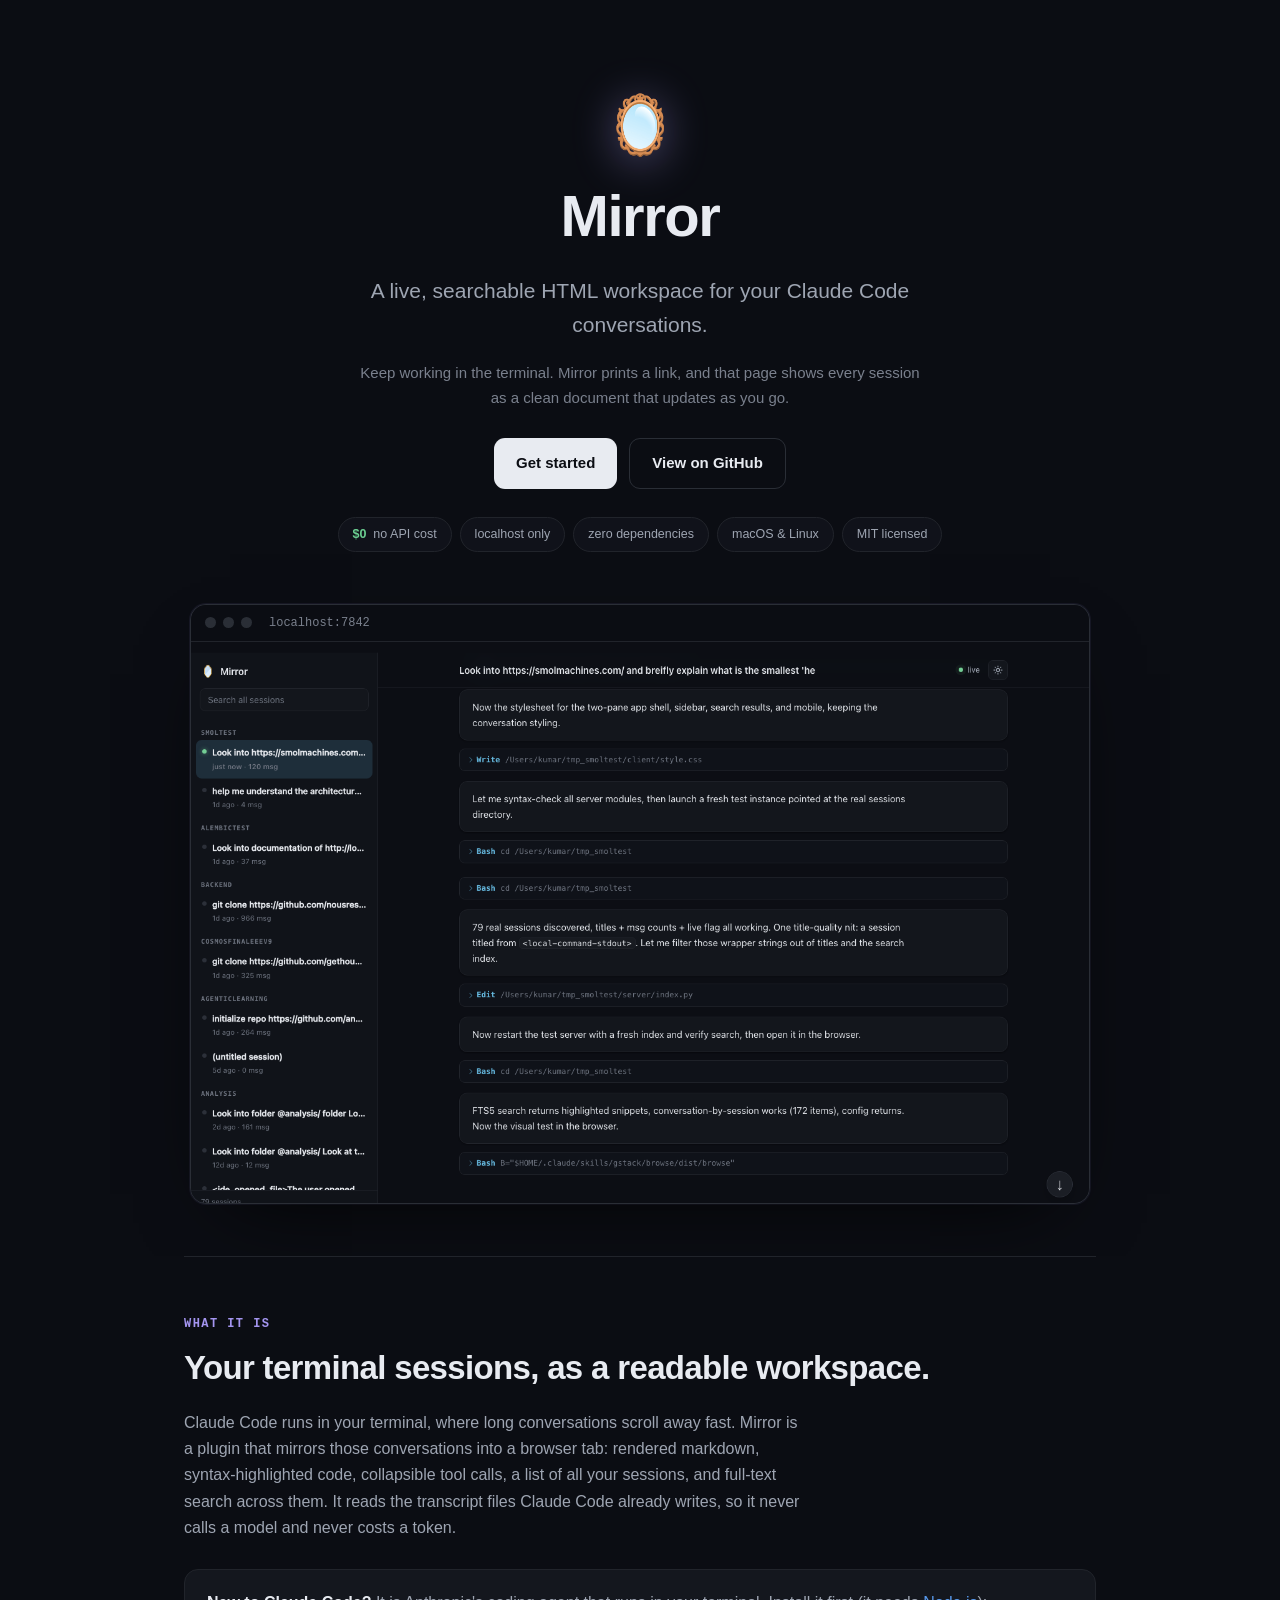
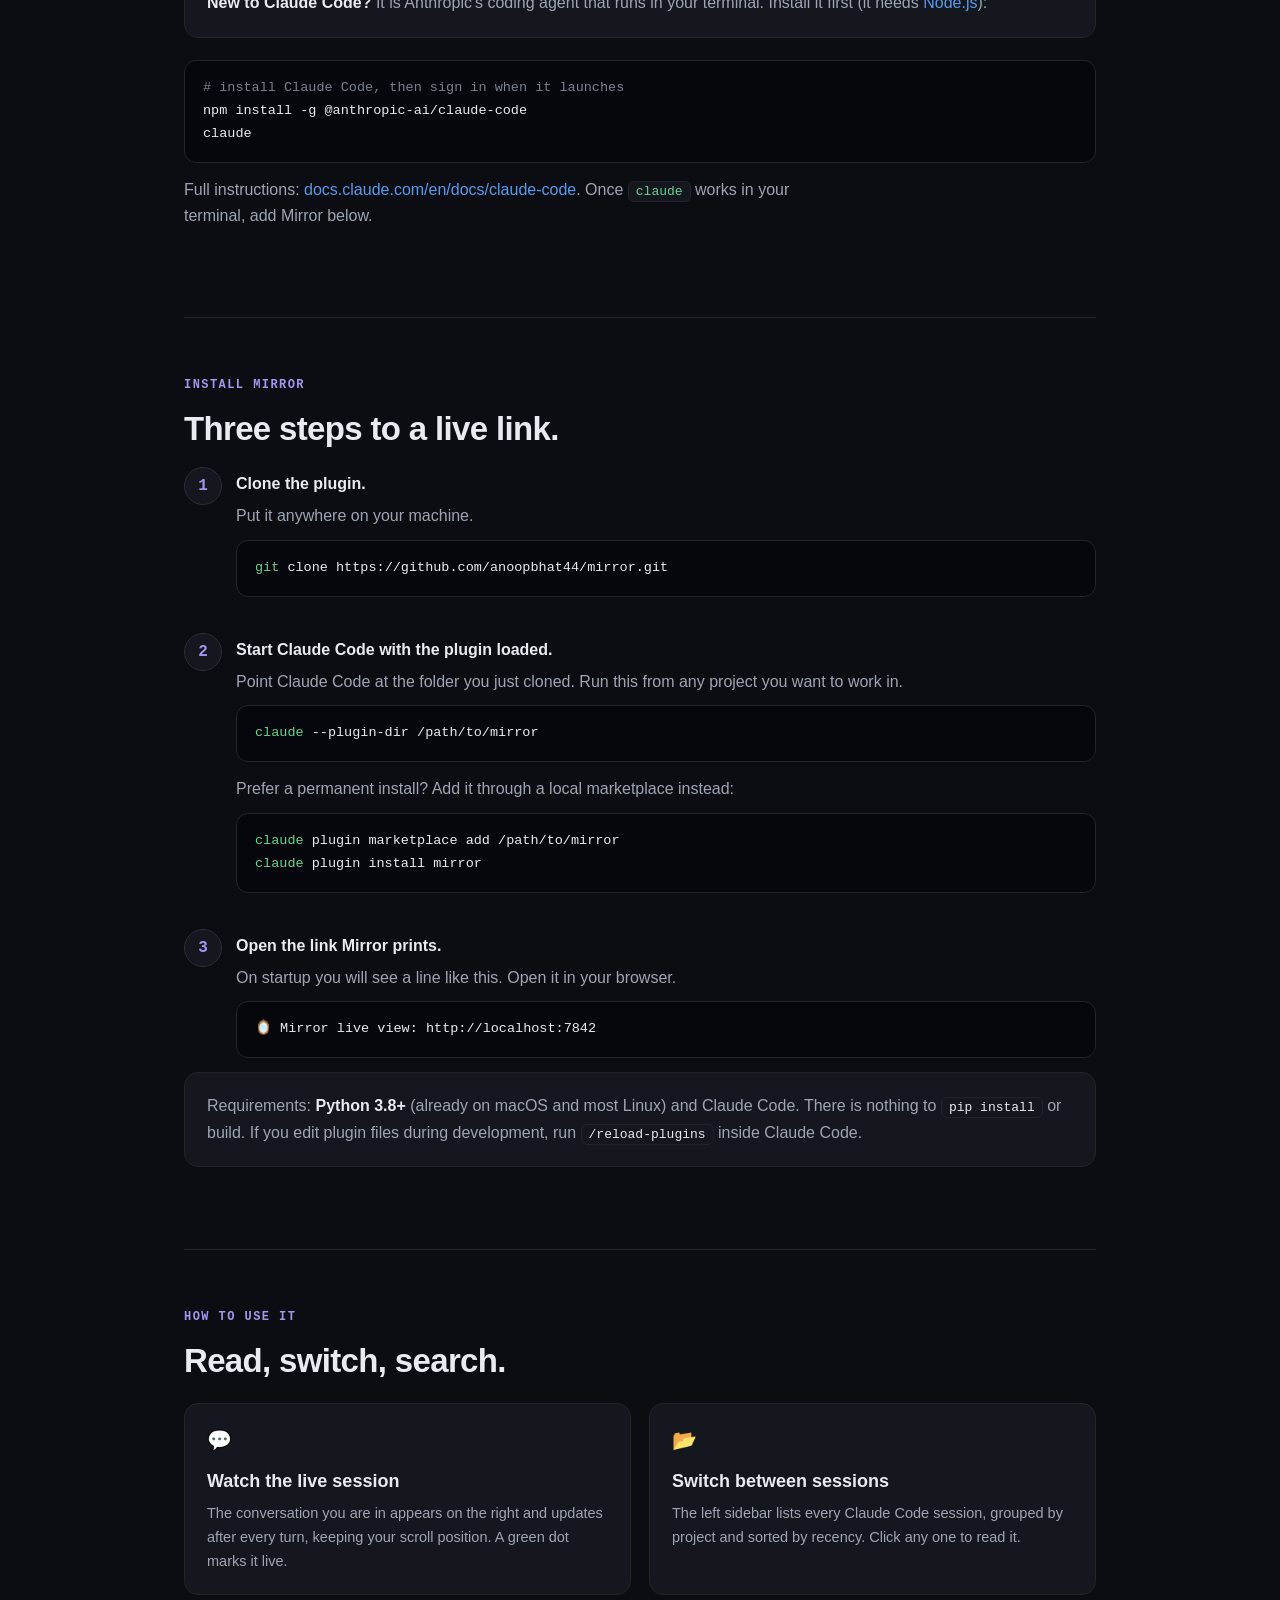
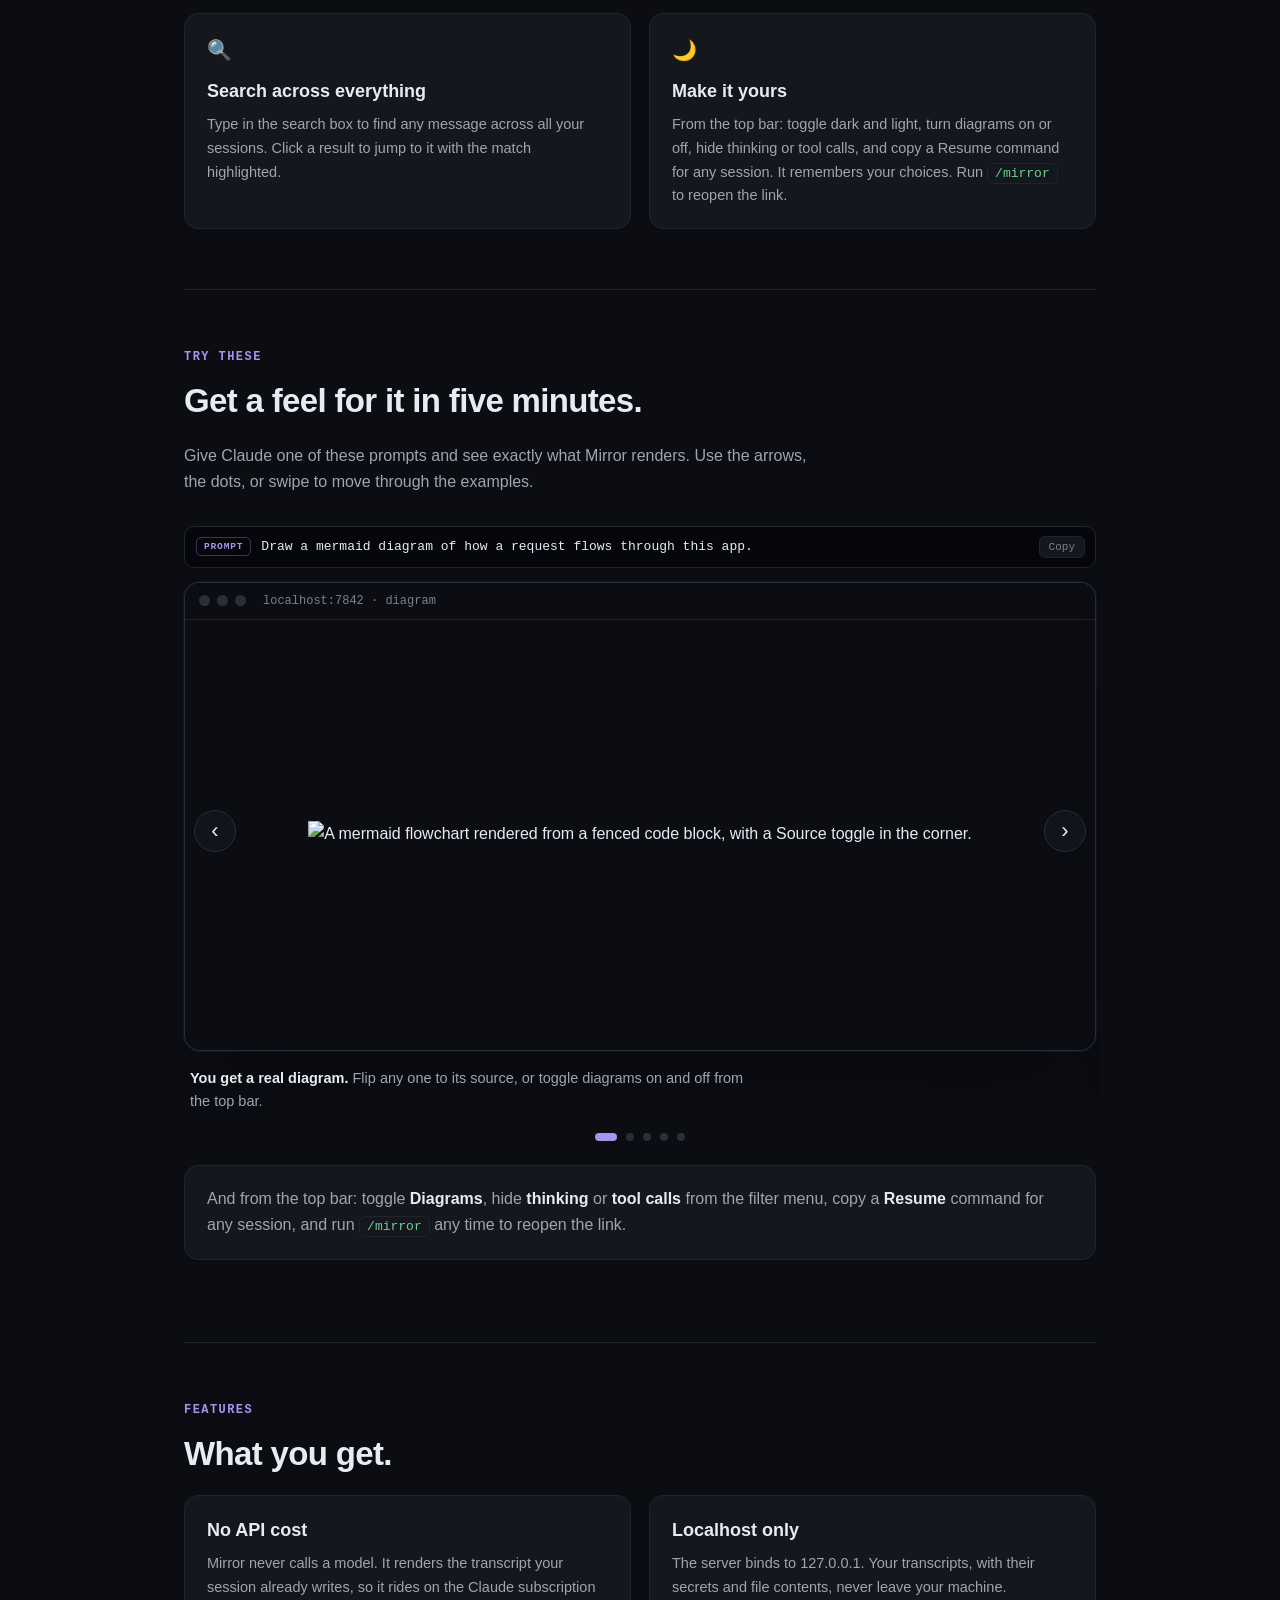
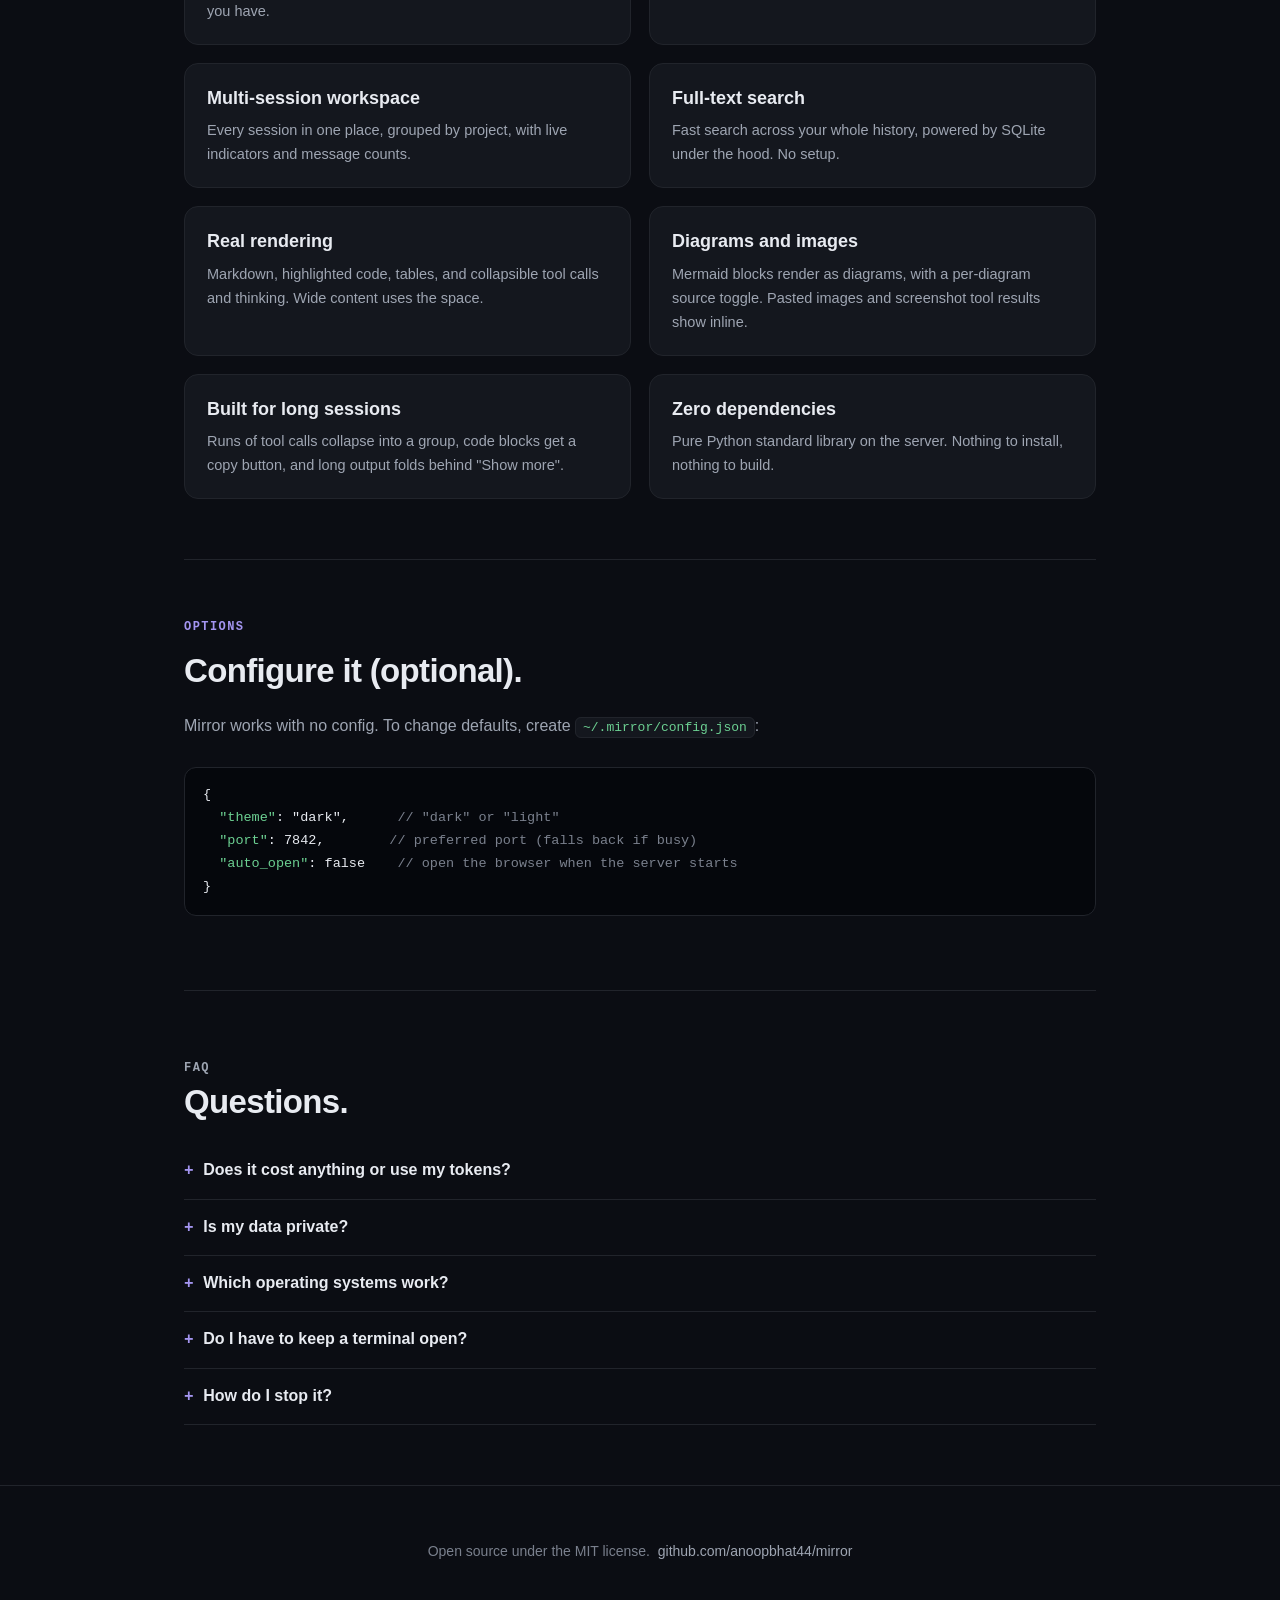
==== docs/index.html @ 8491a788 "docs(landing): merge showcase + recipes so each example shows prompt and result The "Try these" reci" ====
<!DOCTYPE html>
<html lang="en">
<head>
  <meta charset="utf-8">
  <meta name="viewport" content="width=device-width, initial-scale=1">
  <title>Mirror, a live HTML view of your Claude Code conversations</title>
  <meta name="description" content="Mirror is a Claude Code plugin that shows your conversations as a live, searchable HTML workspace. No API cost, localhost only, zero dependencies.">
  <meta property="og:title" content="Mirror">
  <meta property="og:description" content="A live, searchable HTML workspace for your Claude Code sessions. No API cost, localhost only.">
  <style>
    :root {
      --hue: 265;
      --bg: oklch(0.16 0.012 var(--hue));
      --bg-2: oklch(0.205 0.014 var(--hue));
      --panel: oklch(0.23 0.015 var(--hue));
      --border: oklch(0.3 0.016 var(--hue));
      --border-soft: oklch(0.26 0.014 var(--hue));
      --text: oklch(0.94 0.008 var(--hue));
      --muted: oklch(0.72 0.02 var(--hue));
      --faint: oklch(0.6 0.02 var(--hue));
      --accent: oklch(0.72 0.13 290);
      --blue: oklch(0.68 0.14 255);
      --green: oklch(0.78 0.13 155);
      --mono: ui-monospace, "SF Mono", SFMono-Regular, Menlo, Consolas, monospace;
      --sans: -apple-system, BlinkMacSystemFont, "Segoe UI", Helvetica, Arial, sans-serif;
    }
    * { box-sizing: border-box; }
    html { scroll-behavior: smooth; }
    body { margin: 0; background: var(--bg); color: var(--text); font: 16px/1.65 var(--sans); -webkit-font-smoothing: antialiased; }
    a { color: var(--blue); text-decoration: none; }
    a:hover { text-decoration: underline; }
    .wrap { max-width: 960px; margin: 0 auto; padding: 0 24px; }

    .hero { position: relative; text-align: center; padding: 96px 24px 52px; overflow: hidden; }
    .hero::before { content: ""; position: absolute; inset: -40% 0 auto 0; height: 440px; background: radial-gradient(58% 70% at 50% 0%, color-mix(in oklch, var(--accent) 22%, transparent), transparent 70%); z-index: 0; }
    .hero > * { position: relative; z-index: 1; }
    .logo { font-size: 58px; line-height: 1; filter: drop-shadow(0 6px 22px color-mix(in oklch, var(--accent) 42%, transparent)); }
    h1 { font-size: clamp(40px, 7vw, 58px); margin: 14px 0 10px; letter-spacing: -0.025em; font-weight: 680; }
    .tagline { font-size: clamp(17px, 2.4vw, 21px); color: var(--muted); margin: 0 auto 18px; max-width: 640px; }
    .sub { color: var(--faint); font-size: 15px; margin: 0 auto 28px; max-width: 560px; }
    .cta { display: inline-flex; gap: 12px; flex-wrap: wrap; justify-content: center; }
    .btn { display: inline-flex; align-items: center; gap: 8px; padding: 12px 22px; border-radius: 11px; font-weight: 600; font-size: 15px; transition: transform 0.18s cubic-bezier(0.22,1,0.36,1), background 0.18s ease, border-color 0.18s ease; }
    .btn:hover { transform: translateY(-2px); text-decoration: none; }
    .btn.primary { background: var(--text); color: var(--bg); }
    .btn.primary:hover { background: #fff; }
    .btn.ghost { border: 1px solid var(--border); color: var(--text); }
    .btn.ghost:hover { border-color: var(--faint); background: var(--bg-2); }
    .pills { display: flex; gap: 8px; flex-wrap: wrap; justify-content: center; margin-top: 28px; }
    .pill { font-size: 12.5px; color: var(--muted); font-weight: 500; border: 1px solid var(--border-soft); border-radius: 999px; padding: 6px 14px; background: color-mix(in oklch, var(--bg-2) 60%, transparent); }
    .pill b { color: var(--green); font-weight: 600; }

    .preview { margin: 52px auto 0; max-width: 900px; border: 1px solid var(--border); border-radius: 16px; overflow: hidden; background: var(--bg-2); box-shadow: 0 30px 80px -40px oklch(0.05 0.02 var(--hue)), 0 0 0 1px color-mix(in oklch, var(--accent) 8%, transparent); }
    .preview .chrome { display: flex; align-items: center; gap: 7px; padding: 11px 14px; border-bottom: 1px solid var(--border-soft); background: var(--bg); }
    .preview .chrome i { width: 11px; height: 11px; border-radius: 50%; background: var(--border); display: inline-block; }
    .preview .chrome .addr { margin-left: 10px; font: 12px var(--mono); color: var(--faint); }
    .preview img { display: block; width: 100%; height: auto; }

    section { padding: 60px 0; border-top: 1px solid var(--border-soft); }
    .eyebrow { font: 600 12px var(--mono); letter-spacing: 0.12em; text-transform: uppercase; color: var(--accent); margin: 0 0 10px; }
    h2 { font-size: clamp(26px, 4vw, 33px); margin: 0 0 14px; letter-spacing: -0.02em; font-weight: 660; }
    h3 { font-size: 18px; margin: 0 0 6px; font-weight: 620; }
    p.lead { color: var(--muted); max-width: 70ch; margin: 0 0 28px; }

    .callout { background: var(--bg-2); border: 1px solid var(--border-soft); border-radius: 14px; padding: 20px 22px; margin: 0 0 22px; }
    .callout p { margin: 0; color: var(--muted); }
    .callout b { color: var(--text); }

    pre { background: oklch(0.13 0.012 var(--hue)); border: 1px solid var(--border-soft); border-radius: 12px; padding: 16px 18px; overflow-x: auto; font: 13.5px/1.7 var(--mono); color: var(--text); margin: 0 0 14px; }
    .c { color: var(--green); } .cm { color: var(--faint); }
    code.inline { font: 13px var(--mono); background: var(--bg-2); color: var(--green); border: 1px solid var(--border-soft); border-radius: 6px; padding: 2px 7px; }

    .steps { counter-reset: s; list-style: none; padding: 0; margin: 0; display: grid; gap: 26px; }
    .steps > li { position: relative; padding-left: 52px; }
    .steps > li::before { counter-increment: s; content: counter(s); position: absolute; left: 0; top: -4px; width: 36px; height: 36px; border: 1px solid var(--border); border-radius: 50%; display: grid; place-items: center; font: 600 16px var(--mono); color: var(--accent); background: var(--bg-2); }
    .steps b { font-weight: 620; }
    .steps p { margin: 6px 0 10px; color: var(--muted); }

    .feat { display: grid; grid-template-columns: 1fr 1fr; gap: 18px; }
    .card { background: var(--bg-2); border: 1px solid var(--border-soft); border-radius: 14px; padding: 20px 22px; }
    .card p { margin: 0; color: var(--muted); font-size: 14.5px; }
    .card .ic { font-size: 20px; margin-bottom: 10px; display: block; }

    .faq details { border-bottom: 1px solid var(--border-soft); padding: 14px 0; }
    .faq summary { cursor: pointer; font-weight: 600; list-style: none; }
    .faq summary::-webkit-details-marker { display: none; }
    .faq summary::before { content: "+ "; color: var(--accent); font-family: var(--mono); }
    .faq details[open] summary::before { content: "- "; }
    .faq p { color: var(--muted); margin: 10px 0 0; max-width: 70ch; }

    footer { text-align: center; color: var(--faint); font-size: 14px; padding: 54px 24px; border-top: 1px solid var(--border-soft); }
    footer a { color: var(--muted); }
    /* carousel */
    .carousel { position: relative; margin-top: 30px; }
    .track { display: flex; gap: 22px; overflow-x: auto; scroll-snap-type: x mandatory; scroll-behavior: smooth; padding: 4px; margin: -4px; scrollbar-width: none; outline: none; }
    .track::-webkit-scrollbar { display: none; }
    .track:focus-visible { box-shadow: 0 0 0 2px var(--accent); border-radius: 16px; }
    .slide { flex: 0 0 100%; scroll-snap-align: center; min-width: 0; margin: 0; }
    .frame { border: 1px solid var(--border); border-radius: 16px; overflow: hidden; background: var(--bg-2); box-shadow: 0 30px 80px -50px oklch(0.05 0.02 var(--hue)), 0 0 0 1px color-mix(in oklch, var(--accent) 7%, transparent); }
    .frame .chrome { display: flex; align-items: center; gap: 7px; padding: 11px 14px; border-bottom: 1px solid var(--border-soft); background: var(--bg); }
    .frame .chrome i { width: 11px; height: 11px; border-radius: 50%; background: var(--border); display: inline-block; }
    .frame .chrome .addr { margin-left: 10px; font: 12px var(--mono); color: var(--faint); }
    .shot { height: clamp(230px, 40vw, 430px); display: grid; place-items: center; background: var(--bg); }
    .shot img { max-width: 100%; max-height: 100%; width: auto; height: auto; display: block; }
    .cap { margin: 16px 6px 0; color: var(--muted); font-size: 14.5px; line-height: 1.6; max-width: 70ch; }
    .cap b { color: var(--text); font-weight: 620; }
    .cbtn { position: absolute; top: 50%; transform: translateY(-50%); width: 42px; height: 42px; border-radius: 50%; border: 1px solid var(--border); background: color-mix(in oklch, var(--bg-2) 86%, transparent); backdrop-filter: blur(6px); color: var(--text); font-size: 22px; line-height: 1; cursor: pointer; display: grid; place-items: center; transition: transform 0.16s ease, border-color 0.16s ease; z-index: 2; }
    .cbtn:hover { border-color: var(--faint); transform: translateY(-50%) scale(1.07); }
    .cbtn.prev { left: 10px; } .cbtn.next { right: 10px; }
    .dots { display: flex; justify-content: center; gap: 9px; margin-top: 20px; }
    .dots button { width: 8px; height: 8px; padding: 0; border-radius: 50%; border: none; background: var(--border); cursor: pointer; transition: background 0.16s ease, width 0.16s ease; }
    .dots button[aria-current="true"] { background: var(--accent); width: 22px; border-radius: 5px; }
    /* prompt bar above each example */
    .ask { display: flex; align-items: center; gap: 10px; background: oklch(0.13 0.012 var(--hue)); border: 1px solid var(--border-soft); border-radius: 10px; padding: 9px 10px 9px 11px; margin-bottom: 14px; }
    .ask-tag { flex: none; font: 600 9.5px var(--mono); letter-spacing: 0.09em; text-transform: uppercase; color: var(--accent); border: 1px solid color-mix(in oklch, var(--accent) 32%, transparent); border-radius: 5px; padding: 3px 7px; }
    .ask-text { flex: 1; min-width: 0; font: 13px var(--mono); color: var(--text); white-space: nowrap; overflow: hidden; text-overflow: ellipsis; }
    .ask .copy { flex: none; font: 11px var(--mono); color: var(--faint); background: var(--bg-2); border: 1px solid var(--border-soft); border-radius: 6px; padding: 4px 9px; cursor: pointer; transition: color 0.15s ease; }
    .ask .copy:hover { color: var(--text); }
    @media (prefers-reduced-motion: reduce) { .track { scroll-behavior: auto; } }
    @media (max-width: 640px) { .feat { grid-template-columns: 1fr; } .cbtn { display: none; } .ask-text { white-space: normal; } }
  </style>
</head>
<body>
  <header class="hero">
    <div class="logo">&#129694;</div>
    <h1>Mirror</h1>
    <p class="tagline">A live, searchable HTML workspace for your Claude Code conversations.</p>
    <p class="sub">Keep working in the terminal. Mirror prints a link, and that page shows every session as a clean document that updates as you go.</p>
    <div class="cta">
      <a class="btn primary" href="#install">Get started</a>
      <a class="btn ghost" href="https://github.com/anoopbhat44/mirror">View on GitHub</a>
    </div>
    <div class="pills">
      <span class="pill"><b>&#36;0</b> &nbsp;no API cost</span>
      <span class="pill">localhost only</span>
      <span class="pill">zero dependencies</span>
      <span class="pill">macOS &amp; Linux</span>
      <span class="pill">MIT licensed</span>
    </div>
    <div class="preview">
      <div class="chrome"><i></i><i></i><i></i><span class="addr">localhost:7842</span></div>
      <img src="screenshot.png" alt="The Mirror workspace: a session list on the left and a rendered Claude Code conversation on the right.">
    </div>
  </header>

  <main class="wrap">
    <section>
      <p class="eyebrow">What it is</p>
      <h2>Your terminal sessions, as a readable workspace.</h2>
      <p class="lead">Claude Code runs in your terminal, where long conversations scroll away fast. Mirror is a plugin that mirrors those conversations into a browser tab: rendered markdown, syntax-highlighted code, collapsible tool calls, a list of all your sessions, and full-text search across them. It reads the transcript files Claude Code already writes, so it never calls a model and never costs a token.</p>
      <div class="callout">
        <p><b>New to Claude Code?</b> It is Anthropic's coding agent that runs in your terminal. Install it first (it needs <a href="https://nodejs.org">Node.js</a>):</p>
      </div>
      <pre><span class="cm"># install Claude Code, then sign in when it launches</span>
npm install -g @anthropic-ai/claude-code
claude</pre>
      <p class="lead">Full instructions: <a href="https://docs.claude.com/en/docs/claude-code">docs.claude.com/en/docs/claude-code</a>. Once <code class="inline">claude</code> works in your terminal, add Mirror below.</p>
    </section>

    <section id="install">
      <p class="eyebrow">Install Mirror</p>
      <h2>Three steps to a live link.</h2>
      <ol class="steps">
        <li>
          <b>Clone the plugin.</b>
          <p>Put it anywhere on your machine.</p>
          <pre><span class="c">git</span> clone https://github.com/anoopbhat44/mirror.git</pre>
        </li>
        <li>
          <b>Start Claude Code with the plugin loaded.</b>
          <p>Point Claude Code at the folder you just cloned. Run this from any project you want to work in.</p>
          <pre><span class="c">claude</span> --plugin-dir /path/to/mirror</pre>
          <p>Prefer a permanent install? Add it through a local marketplace instead:</p>
          <pre><span class="c">claude</span> plugin marketplace add /path/to/mirror
<span class="c">claude</span> plugin install mirror</pre>
        </li>
        <li>
          <b>Open the link Mirror prints.</b>
          <p>On startup you will see a line like this. Open it in your browser.</p>
          <pre>&#129694; Mirror live view: http://localhost:7842</pre>
        </li>
      </ol>
      <div class="callout">
        <p>Requirements: <b>Python 3.8+</b> (already on macOS and most Linux) and Claude Code. There is nothing to <code class="inline" style="color:var(--text)">pip install</code> or build. If you edit plugin files during development, run <code class="inline" style="color:var(--text)">/reload-plugins</code> inside Claude Code.</p>
      </div>
    </section>

    <section>
      <p class="eyebrow">How to use it</p>
      <h2>Read, switch, search.</h2>
      <div class="feat">
        <div class="card"><span class="ic">&#128172;</span><h3>Watch the live session</h3><p>The conversation you are in appears on the right and updates after every turn, keeping your scroll position. A green dot marks it live.</p></div>
        <div class="card"><span class="ic">&#128194;</span><h3>Switch between sessions</h3><p>The left sidebar lists every Claude Code session, grouped by project and sorted by recency. Click any one to read it.</p></div>
        <div class="card"><span class="ic">&#128269;</span><h3>Search across everything</h3><p>Type in the search box to find any message across all your sessions. Click a result to jump to it with the match highlighted.</p></div>
        <div class="card"><span class="ic">&#127769;</span><h3>Make it yours</h3><p>From the top bar: toggle dark and light, turn diagrams on or off, hide thinking or tool calls, and copy a Resume command for any session. It remembers your choices. Run <code class="inline">/mirror</code> to reopen the link.</p></div>
      </div>
    </section>

    <section id="showcase">
      <p class="eyebrow">Try these</p>
      <h2>Get a feel for it in five minutes.</h2>
      <p class="lead">Give Claude one of these prompts and see exactly what Mirror renders. Use the arrows, the dots, or swipe to move through the examples.</p>
      <div class="carousel">
        <div class="track" id="mtrack" tabindex="0" role="group" aria-roledescription="carousel" aria-label="Examples">
          <figure class="slide">
            <div class="ask"><span class="ask-tag">Prompt</span><span class="ask-text">Draw a mermaid diagram of how a request flows through this app.</span><button class="copy" type="button" aria-label="Copy prompt">Copy</button></div>
            <div class="frame"><div class="chrome"><i></i><i></i><i></i><span class="addr">localhost:7842 &middot; diagram</span></div><div class="shot"><img src="feat-mermaid.png" alt="A mermaid flowchart rendered from a fenced code block, with a Source toggle in the corner."></div></div>
            <figcaption class="cap"><b>You get a real diagram.</b> Flip any one to its source, or toggle diagrams on and off from the top bar.</figcaption>
          </figure>
          <figure class="slide">
            <div class="ask"><span class="ask-tag">Prompt</span><span class="ask-text">Read every file in src/ and tell me what each one does.</span><button class="copy" type="button" aria-label="Copy prompt">Copy</button></div>
            <div class="frame"><div class="chrome"><i></i><i></i><i></i><span class="addr">localhost:7842 &middot; tools</span></div><div class="shot"><img src="feat-tools.png" alt="Four tool calls collapsed into one group with a count header and an expand-all control."></div></div>
            <figcaption class="cap"><b>The tool calls collapse into one group</b> with a count and an expand-all control, so a busy turn stays readable.</figcaption>
          </figure>
          <figure class="slide">
            <div class="ask"><span class="ask-tag">Prompt</span><span class="ask-text">What looks wrong in this screenshot?</span><button class="copy" type="button" aria-label="Copy prompt">Copy</button></div>
            <div class="frame"><div class="chrome"><i></i><i></i><i></i><span class="addr">localhost:7842 &middot; images</span></div><div class="shot"><img src="feat-image.png" alt="A pasted dashboard image rendered inline beneath a user message."></div></div>
            <figcaption class="cap"><b>Your image renders inline,</b> and so do screenshots your tools take, instead of a wall of base64.</figcaption>
          </figure>
          <figure class="slide">
            <div class="ask"><span class="ask-tag">Prompt</span><span class="ask-text">Print package.json in full and explain each dependency.</span><button class="copy" type="button" aria-label="Copy prompt">Copy</button></div>
            <div class="frame"><div class="chrome"><i></i><i></i><i></i><span class="addr">localhost:7842 &middot; output</span></div><div class="shot"><img src="feat-code.png" alt="A long YAML block folded behind a Show more control, with a Copy button."></div></div>
            <figcaption class="cap"><b>Long output folds behind "Show more,"</b> and every code block gets a copy button on hover.</figcaption>
          </figure>
          <figure class="slide">
            <div class="ask"><span class="ask-tag">In Mirror</span><span class="ask-text">Search: rollback</span></div>
            <div class="frame"><div class="chrome"><i></i><i></i><i></i><span class="addr">localhost:7842 &middot; search</span></div><div class="shot"><img src="search.png" alt="Searching across all sessions in Mirror, with matches highlighted in the results."></div></div>
            <figcaption class="cap"><b>Find anything across every session,</b> with matches highlighted and a click to jump straight to them.</figcaption>
          </figure>
        </div>
        <button class="cbtn prev" id="mprev" type="button" aria-label="Previous example">&#8249;</button>
        <button class="cbtn next" id="mnext" type="button" aria-label="Next example">&#8250;</button>
        <div class="dots" id="mdots" role="tablist" aria-label="Choose example"></div>
      </div>
      <div class="callout" style="margin-top: 24px;">
        <p>And from the top bar: toggle <b>Diagrams</b>, hide <b>thinking</b> or <b>tool calls</b> from the filter menu, copy a <b>Resume</b> command for any session, and run <code class="inline">/mirror</code> any time to reopen the link.</p>
      </div>
    </section>

    <section>
      <p class="eyebrow">Features</p>
      <h2>What you get.</h2>
      <div class="feat">
        <div class="card"><h3>No API cost</h3><p>Mirror never calls a model. It renders the transcript your session already writes, so it rides on the Claude subscription you have.</p></div>
        <div class="card"><h3>Localhost only</h3><p>The server binds to 127.0.0.1. Your transcripts, with their secrets and file contents, never leave your machine.</p></div>
        <div class="card"><h3>Multi-session workspace</h3><p>Every session in one place, grouped by project, with live indicators and message counts.</p></div>
        <div class="card"><h3>Full-text search</h3><p>Fast search across your whole history, powered by SQLite under the hood. No setup.</p></div>
        <div class="card"><h3>Real rendering</h3><p>Markdown, highlighted code, tables, and collapsible tool calls and thinking. Wide content uses the space.</p></div>
        <div class="card"><h3>Diagrams and images</h3><p>Mermaid blocks render as diagrams, with a per-diagram source toggle. Pasted images and screenshot tool results show inline.</p></div>
        <div class="card"><h3>Built for long sessions</h3><p>Runs of tool calls collapse into a group, code blocks get a copy button, and long output folds behind "Show more".</p></div>
        <div class="card"><h3>Zero dependencies</h3><p>Pure Python standard library on the server. Nothing to install, nothing to build.</p></div>
      </div>
    </section>

    <section>
      <p class="eyebrow">Options</p>
      <h2>Configure it (optional).</h2>
      <p class="lead">Mirror works with no config. To change defaults, create <code class="inline">~/.mirror/config.json</code>:</p>
      <pre>{
  <span class="c">"theme"</span>: "dark",      <span class="cm">// "dark" or "light"</span>
  <span class="c">"port"</span>: 7842,        <span class="cm">// preferred port (falls back if busy)</span>
  <span class="c">"auto_open"</span>: false    <span class="cm">// open the browser when the server starts</span>
}</pre>
    </section>

    <section class="faq">
      <p class="eyebrow">FAQ</p>
      <h2>Questions.</h2>
      <details><summary>Does it cost anything or use my tokens?</summary><p>No. Mirror reads the transcript files Claude Code writes to disk. It never makes a model call, so it adds nothing to your bill.</p></details>
      <details><summary>Is my data private?</summary><p>Everything stays local. The server only listens on 127.0.0.1, so the page is reachable only from your own machine. Mirror does not upload anything.</p></details>
      <details><summary>Which operating systems work?</summary><p>macOS and Linux. You need Python 3.8 or newer, which is already present on most systems.</p></details>
      <details><summary>Do I have to keep a terminal open?</summary><p>Mirror starts a small background server automatically when Claude Code launches. Just open the printed link.</p></details>
      <details><summary>How do I stop it?</summary><p>Run <code class="inline" style="color:var(--text)">kill $(cat ~/.mirror/server.pid)</code>. It starts again next time you launch Claude Code.</p></details>
    </section>
  </main>

  <footer>
    Open source under the MIT license. &nbsp;<a href="https://github.com/anoopbhat44/mirror">github.com/anoopbhat44/mirror</a>
  </footer>

  <script>
    (function () {
      var track = document.getElementById("mtrack");
      if (!track) return;
      var slides = Array.prototype.slice.call(track.children);
      var dots = document.getElementById("mdots");
      slides.forEach(function (s, i) {
        var b = document.createElement("button");
        b.type = "button";
        b.setAttribute("role", "tab");
        b.setAttribute("aria-label", "Example " + (i + 1));
        if (i === 0) b.setAttribute("aria-current", "true");
        b.addEventListener("click", function () { go(i); });
        dots.appendChild(b);
      });
      function go(i) { slides[i].scrollIntoView({ block: "nearest", inline: "center" }); }
      function nearest() {
        var c = track.scrollLeft + track.clientWidth / 2, best = 0, bd = Infinity;
        slides.forEach(function (s, i) {
          var d = Math.abs(s.offsetLeft + s.clientWidth / 2 - c);
          if (d < bd) { bd = d; best = i; }
        });
        return best;
      }
      function sync() {
        var a = nearest();
        Array.prototype.forEach.call(dots.children, function (d, i) {
          if (i === a) d.setAttribute("aria-current", "true");
          else d.removeAttribute("aria-current");
        });
      }
      var t;
      track.addEventListener("scroll", function () { clearTimeout(t); t = setTimeout(sync, 80); }, { passive: true });
      document.getElementById("mprev").addEventListener("click", function () { go(Math.max(0, nearest() - 1)); });
      document.getElementById("mnext").addEventListener("click", function () { go(Math.min(slides.length - 1, nearest() + 1)); });
      track.addEventListener("keydown", function (e) {
        if (e.key === "ArrowRight") { e.preventDefault(); go(Math.min(slides.length - 1, nearest() + 1)); }
        if (e.key === "ArrowLeft") { e.preventDefault(); go(Math.max(0, nearest() - 1)); }
      });
    })();

    (function () {
      document.querySelectorAll(".ask .copy").forEach(function (btn) {
        btn.addEventListener("click", function () {
          var t = btn.parentElement.querySelector(".ask-text");
          var s = t ? t.textContent : "";
          try {
            navigator.clipboard.writeText(s).then(function () {
              btn.textContent = "Copied";
              setTimeout(function () { btn.textContent = "Copy"; }, 1200);
            }, function () {});
          } catch (e) {}
        });
      });
    })();
  </script>
</body>
</html>
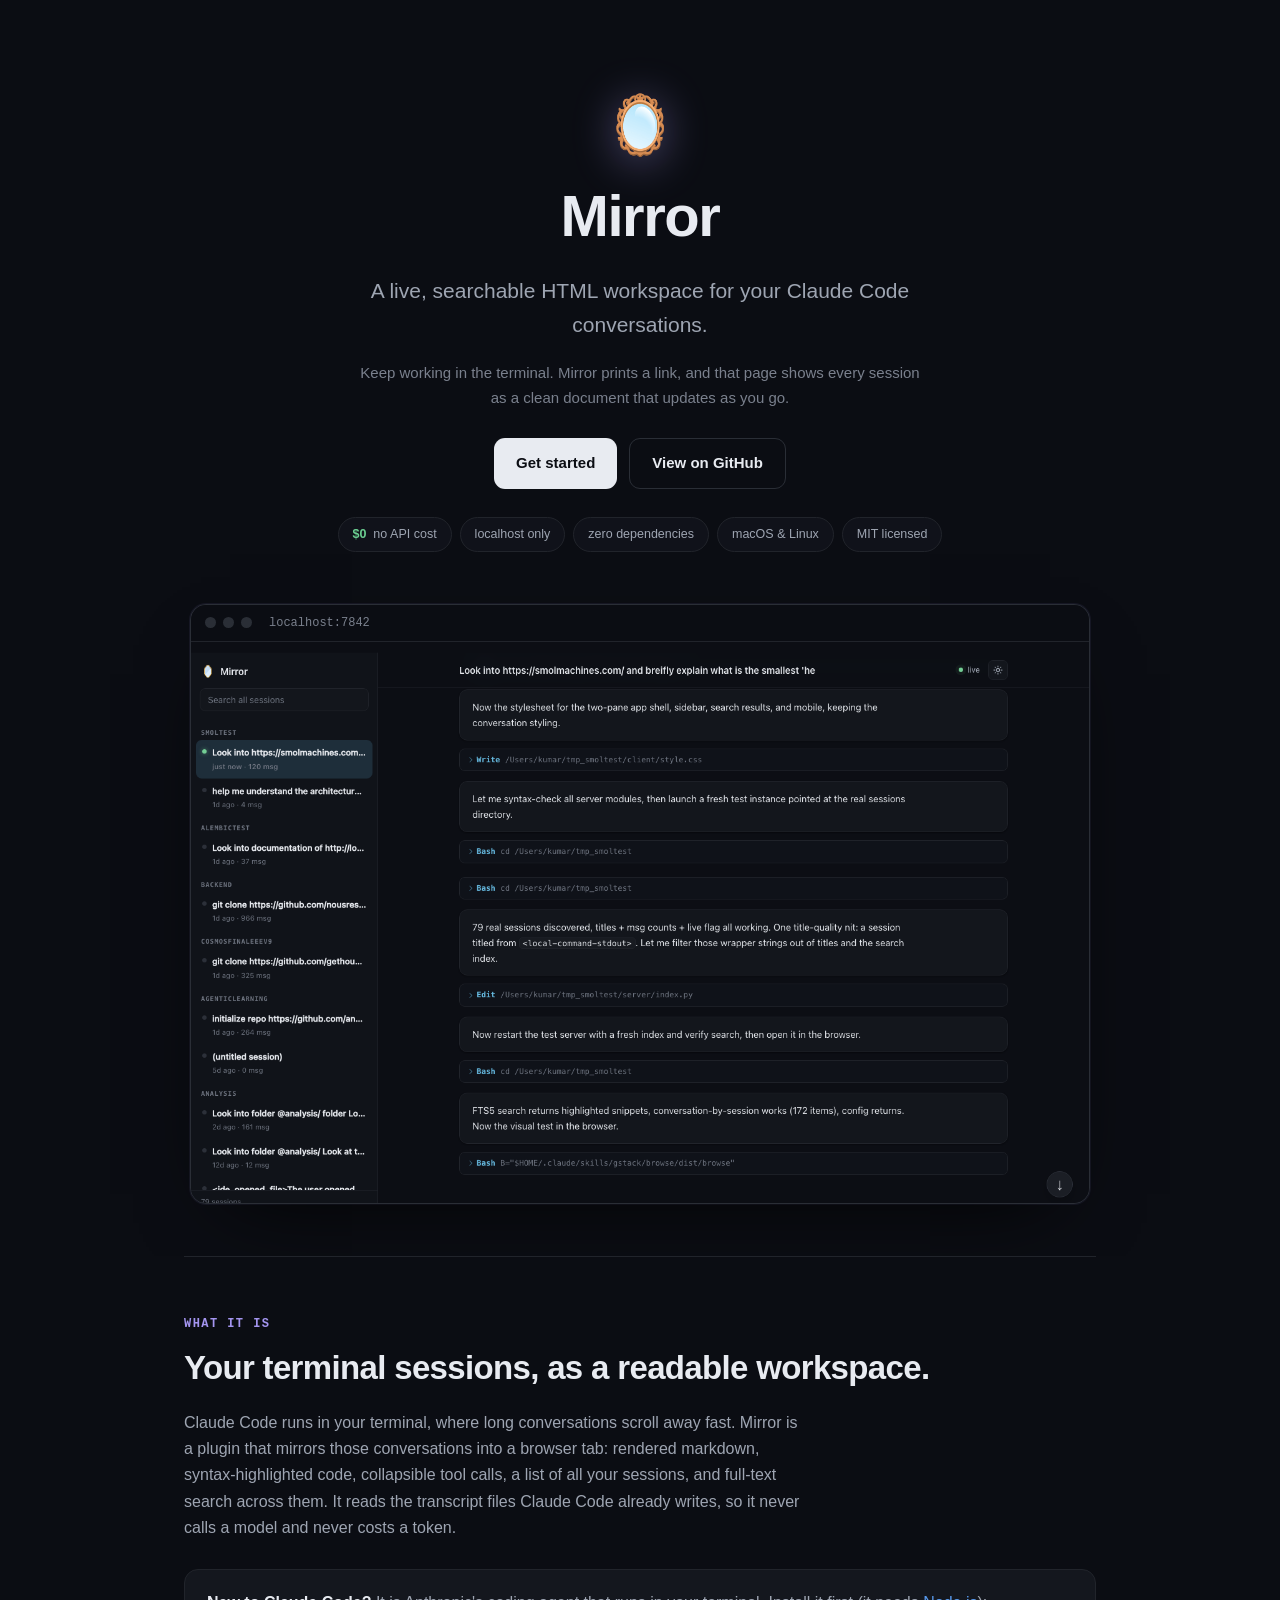
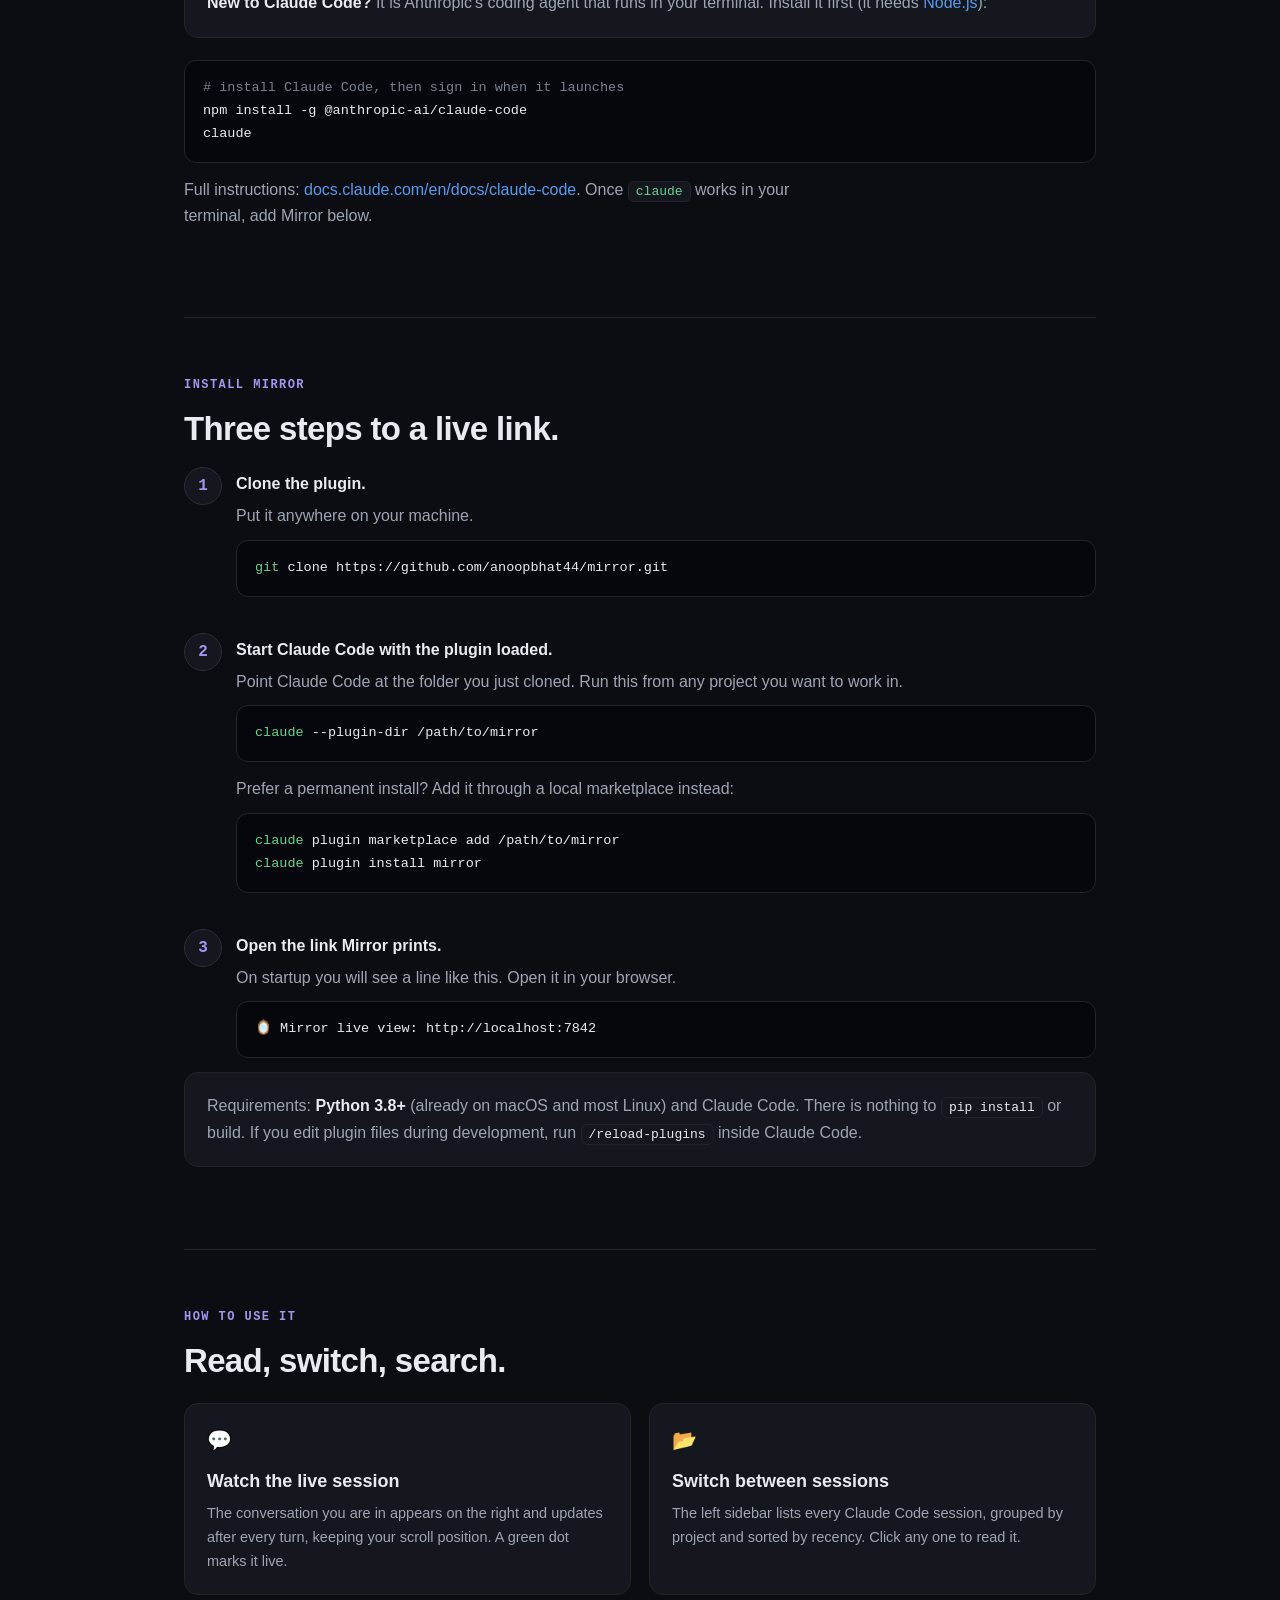
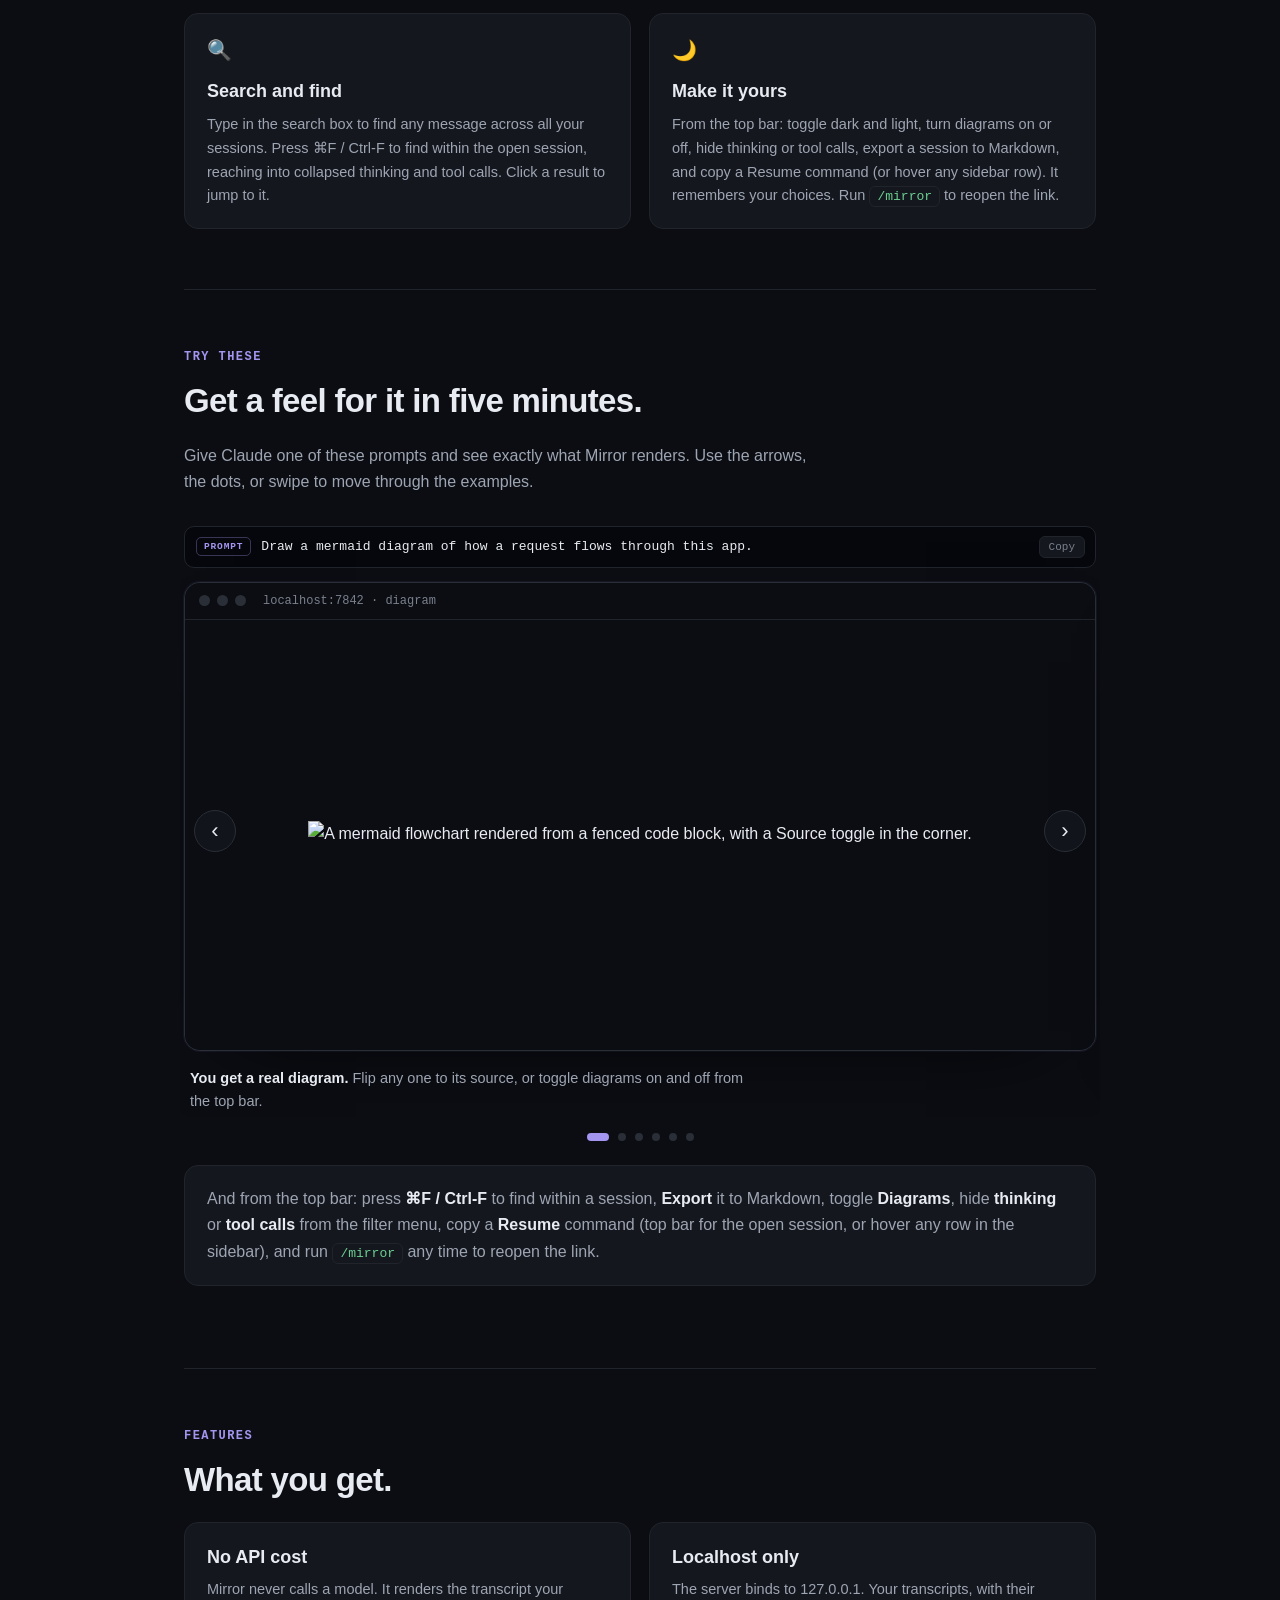
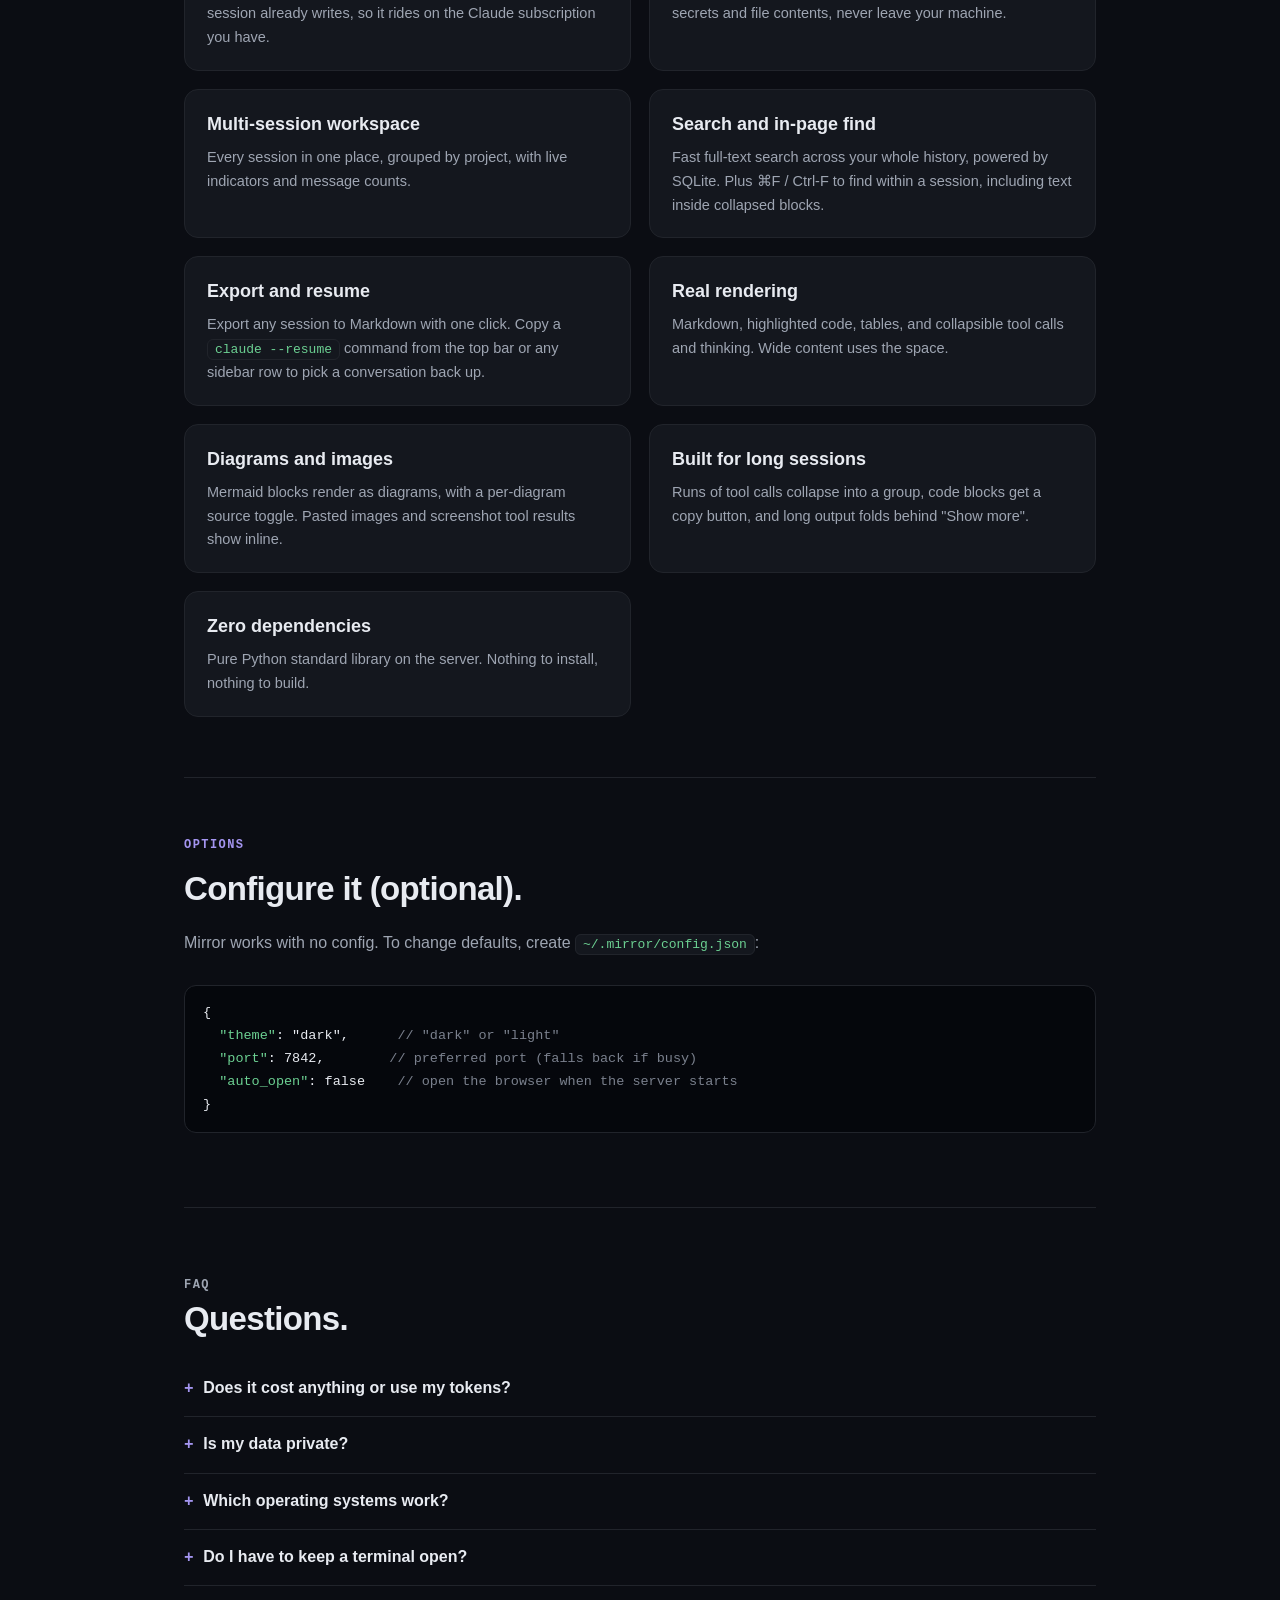
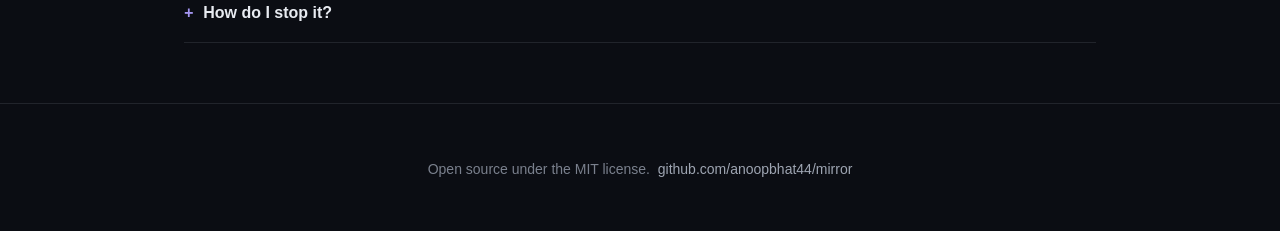
==== commit 111a60f5: "feat: in-page find, sidebar resume, Markdown export, mermaid nudge, live-follow (#3) Client: - In-pa" ====
--- a/docs/index.html
+++ b/docs/index.html
@@ -190,8 +190,8 @@
       <div class="feat">
         <div class="card"><span class="ic">&#128172;</span><h3>Watch the live session</h3><p>The conversation you are in appears on the right and updates after every turn, keeping your scroll position. A green dot marks it live.</p></div>
         <div class="card"><span class="ic">&#128194;</span><h3>Switch between sessions</h3><p>The left sidebar lists every Claude Code session, grouped by project and sorted by recency. Click any one to read it.</p></div>
-        <div class="card"><span class="ic">&#128269;</span><h3>Search across everything</h3><p>Type in the search box to find any message across all your sessions. Click a result to jump to it with the match highlighted.</p></div>
-        <div class="card"><span class="ic">&#127769;</span><h3>Make it yours</h3><p>From the top bar: toggle dark and light, turn diagrams on or off, hide thinking or tool calls, and copy a Resume command for any session. It remembers your choices. Run <code class="inline">/mirror</code> to reopen the link.</p></div>
+        <div class="card"><span class="ic">&#128269;</span><h3>Search and find</h3><p>Type in the search box to find any message across all your sessions. Press &#8984;F / Ctrl&#8209;F to find within the open session, reaching into collapsed thinking and tool calls. Click a result to jump to it.</p></div>
+        <div class="card"><span class="ic">&#127769;</span><h3>Make it yours</h3><p>From the top bar: toggle dark and light, turn diagrams on or off, hide thinking or tool calls, export a session to Markdown, and copy a Resume command (or hover any sidebar row). It remembers your choices. Run <code class="inline">/mirror</code> to reopen the link.</p></div>
       </div>
     </section>
 
@@ -226,13 +226,18 @@
             <div class="frame"><div class="chrome"><i></i><i></i><i></i><span class="addr">localhost:7842 &middot; search</span></div><div class="shot"><img src="search.png" alt="Searching across all sessions in Mirror, with matches highlighted in the results."></div></div>
             <figcaption class="cap"><b>Find anything across every session,</b> with matches highlighted and a click to jump straight to them.</figcaption>
           </figure>
+          <figure class="slide">
+            <div class="ask"><span class="ask-tag">In Mirror</span><span class="ask-text">Press &#8984;F / Ctrl&#8209;F, then type</span></div>
+            <div class="frame"><div class="chrome"><i></i><i></i><i></i><span class="addr">localhost:7842 &middot; find</span></div><div class="shot"><img src="feat-find.png" alt="In-page find searching the current session, opening a collapsed thinking block to reveal the highlighted match."></div></div>
+            <figcaption class="cap"><b>Find inside the current session,</b> even text tucked inside collapsed thinking and tool calls. Mirror opens each one as you step through the matches.</figcaption>
+          </figure>
         </div>
         <button class="cbtn prev" id="mprev" type="button" aria-label="Previous example">&#8249;</button>
         <button class="cbtn next" id="mnext" type="button" aria-label="Next example">&#8250;</button>
         <div class="dots" id="mdots" role="tablist" aria-label="Choose example"></div>
       </div>
       <div class="callout" style="margin-top: 24px;">
-        <p>And from the top bar: toggle <b>Diagrams</b>, hide <b>thinking</b> or <b>tool calls</b> from the filter menu, copy a <b>Resume</b> command for any session, and run <code class="inline">/mirror</code> any time to reopen the link.</p>
+        <p>And from the top bar: press <b>&#8984;F / Ctrl&#8209;F</b> to find within a session, <b>Export</b> it to Markdown, toggle <b>Diagrams</b>, hide <b>thinking</b> or <b>tool calls</b> from the filter menu, copy a <b>Resume</b> command (top bar for the open session, or hover any row in the sidebar), and run <code class="inline">/mirror</code> any time to reopen the link.</p>
       </div>
     </section>
 
@@ -243,7 +248,8 @@
         <div class="card"><h3>No API cost</h3><p>Mirror never calls a model. It renders the transcript your session already writes, so it rides on the Claude subscription you have.</p></div>
         <div class="card"><h3>Localhost only</h3><p>The server binds to 127.0.0.1. Your transcripts, with their secrets and file contents, never leave your machine.</p></div>
         <div class="card"><h3>Multi-session workspace</h3><p>Every session in one place, grouped by project, with live indicators and message counts.</p></div>
-        <div class="card"><h3>Full-text search</h3><p>Fast search across your whole history, powered by SQLite under the hood. No setup.</p></div>
+        <div class="card"><h3>Search and in-page find</h3><p>Fast full-text search across your whole history, powered by SQLite. Plus &#8984;F / Ctrl&#8209;F to find within a session, including text inside collapsed blocks.</p></div>
+        <div class="card"><h3>Export and resume</h3><p>Export any session to Markdown with one click. Copy a <code class="inline">claude --resume</code> command from the top bar or any sidebar row to pick a conversation back up.</p></div>
         <div class="card"><h3>Real rendering</h3><p>Markdown, highlighted code, tables, and collapsible tool calls and thinking. Wide content uses the space.</p></div>
         <div class="card"><h3>Diagrams and images</h3><p>Mermaid blocks render as diagrams, with a per-diagram source toggle. Pasted images and screenshot tool results show inline.</p></div>
         <div class="card"><h3>Built for long sessions</h3><p>Runs of tool calls collapse into a group, code blocks get a copy button, and long output folds behind "Show more".</p></div>
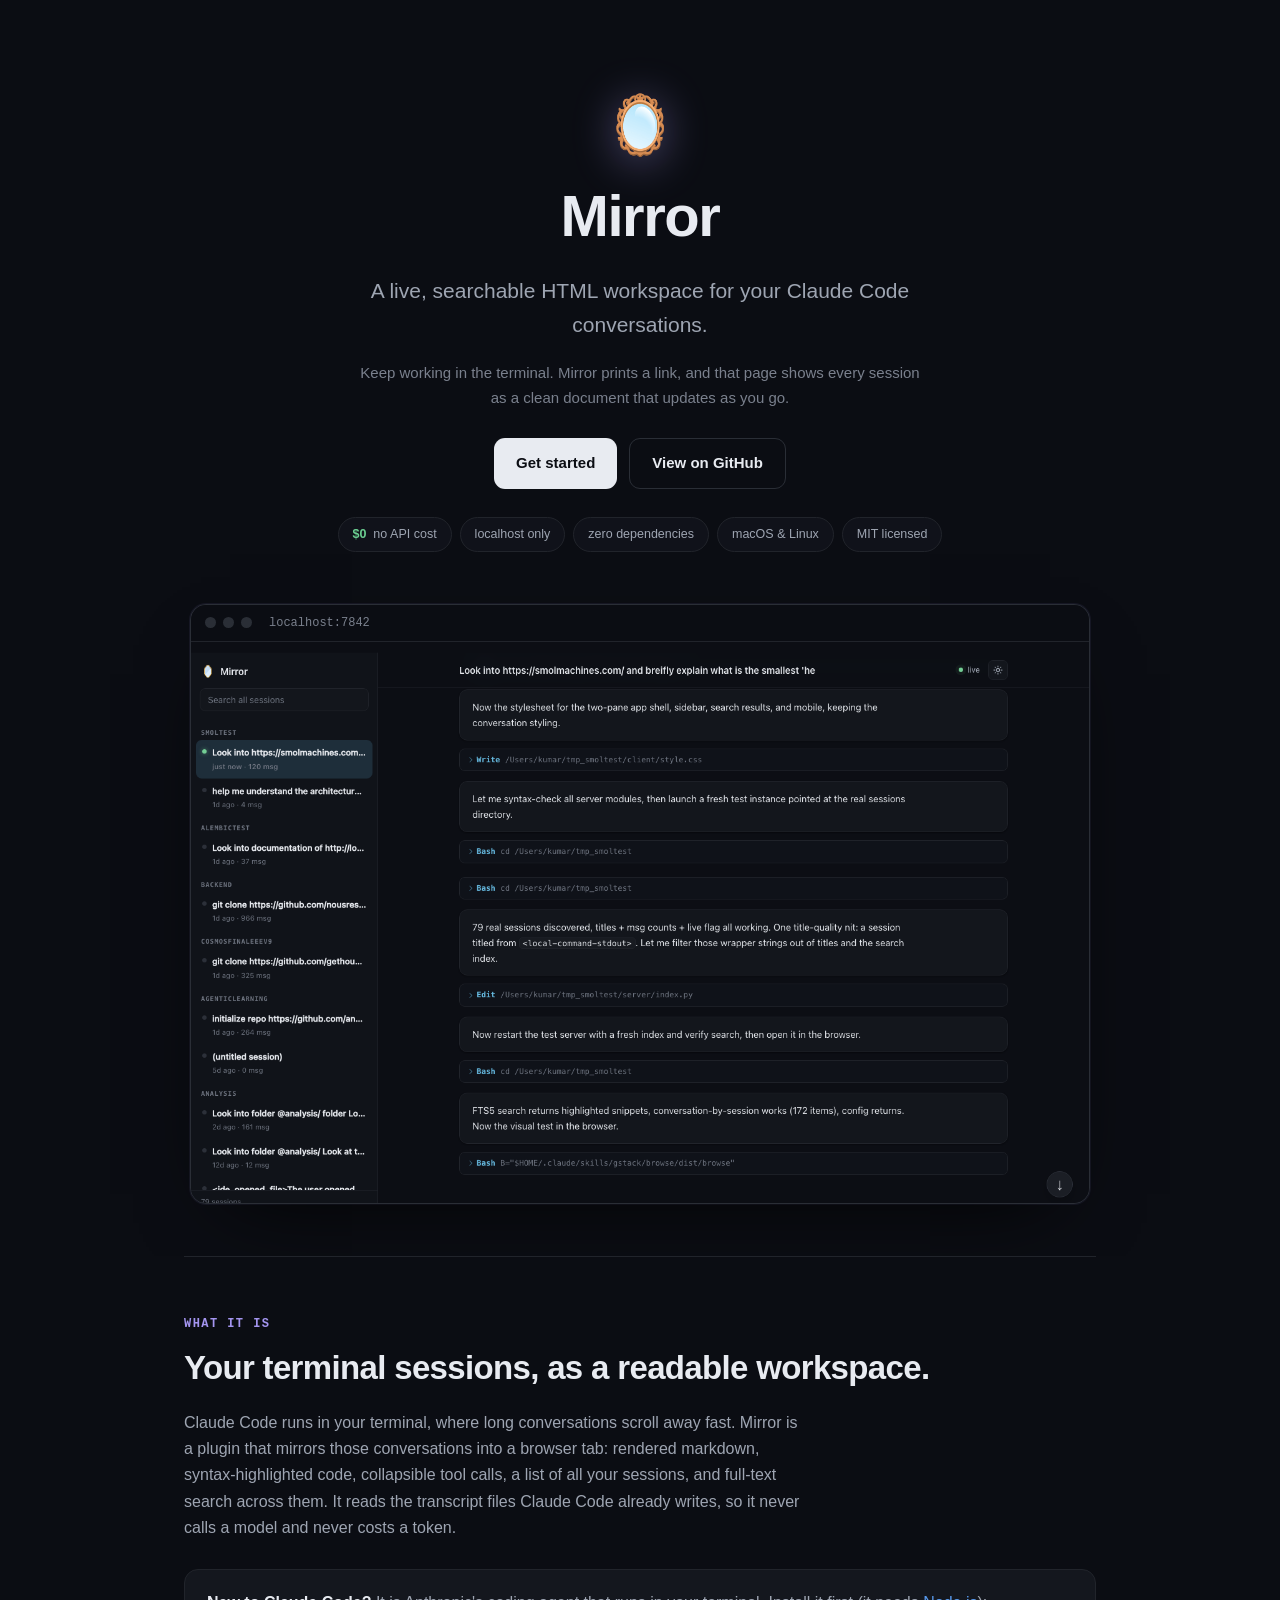
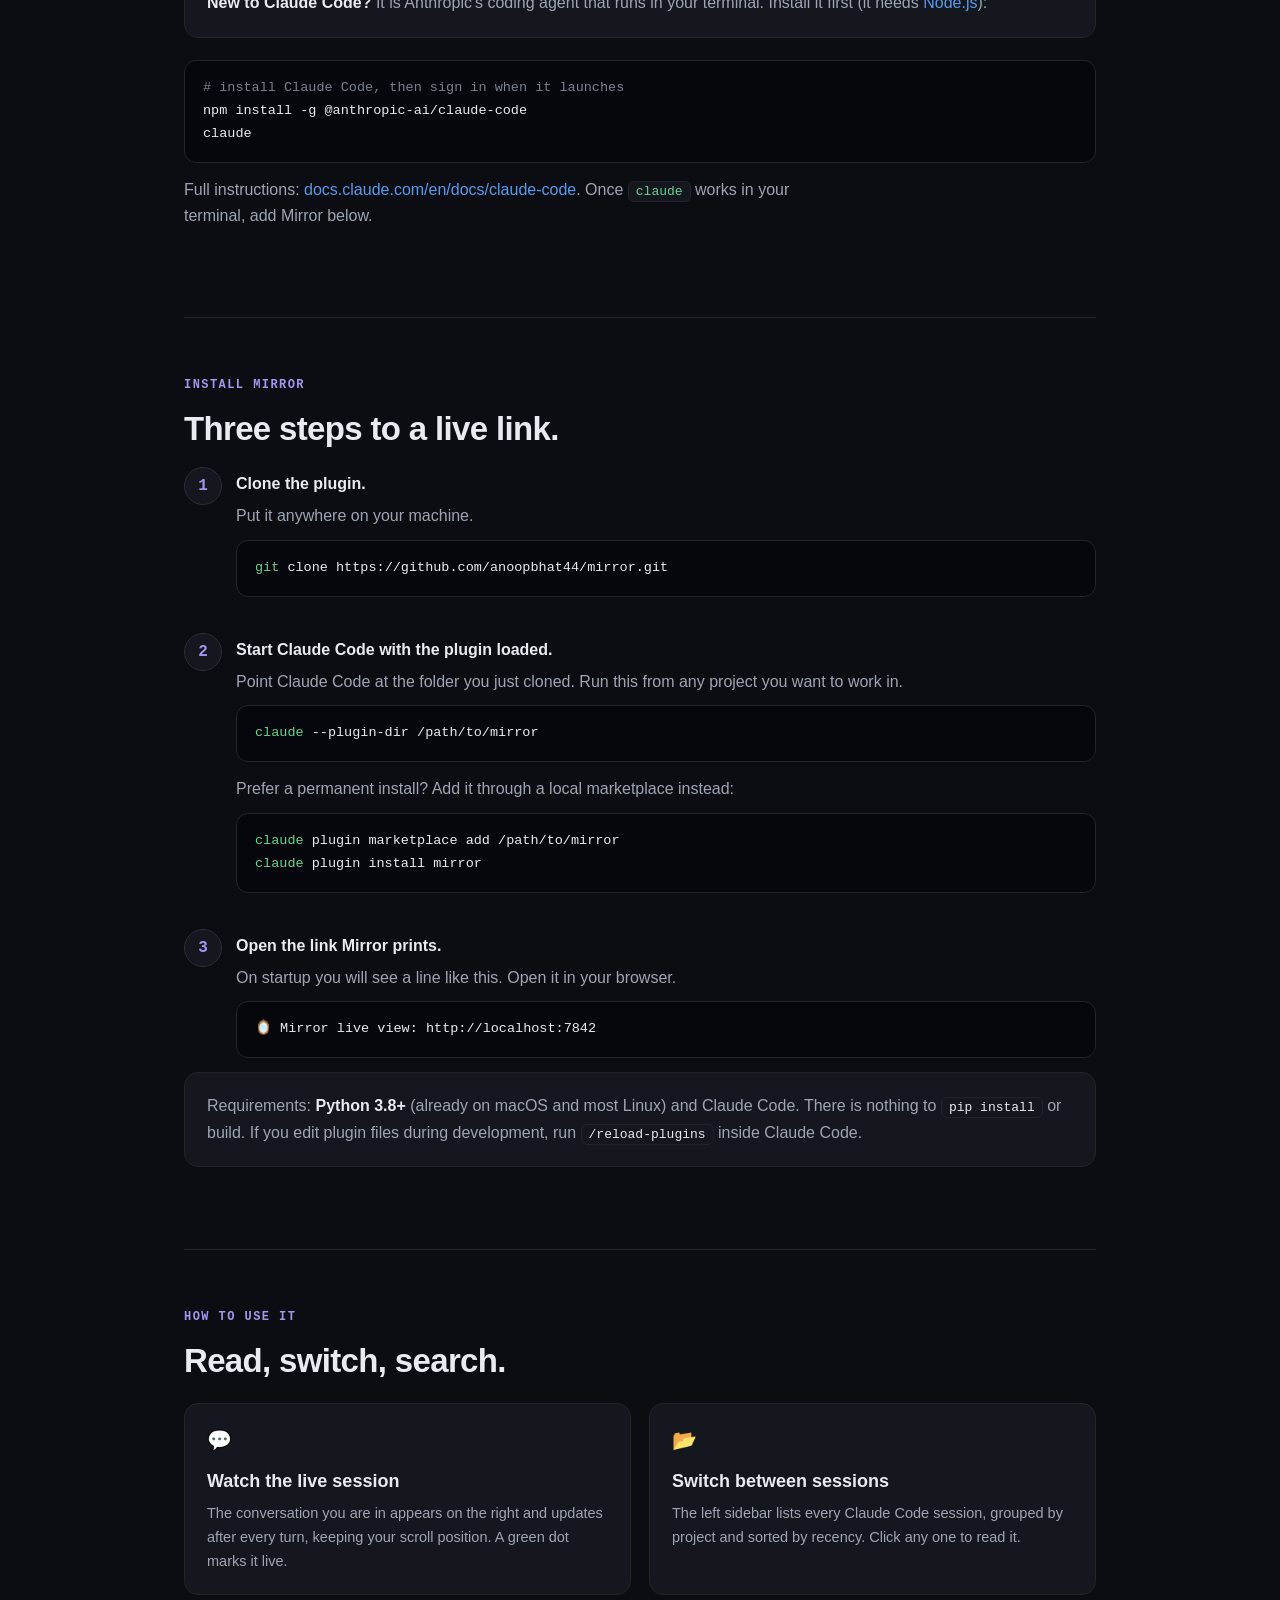
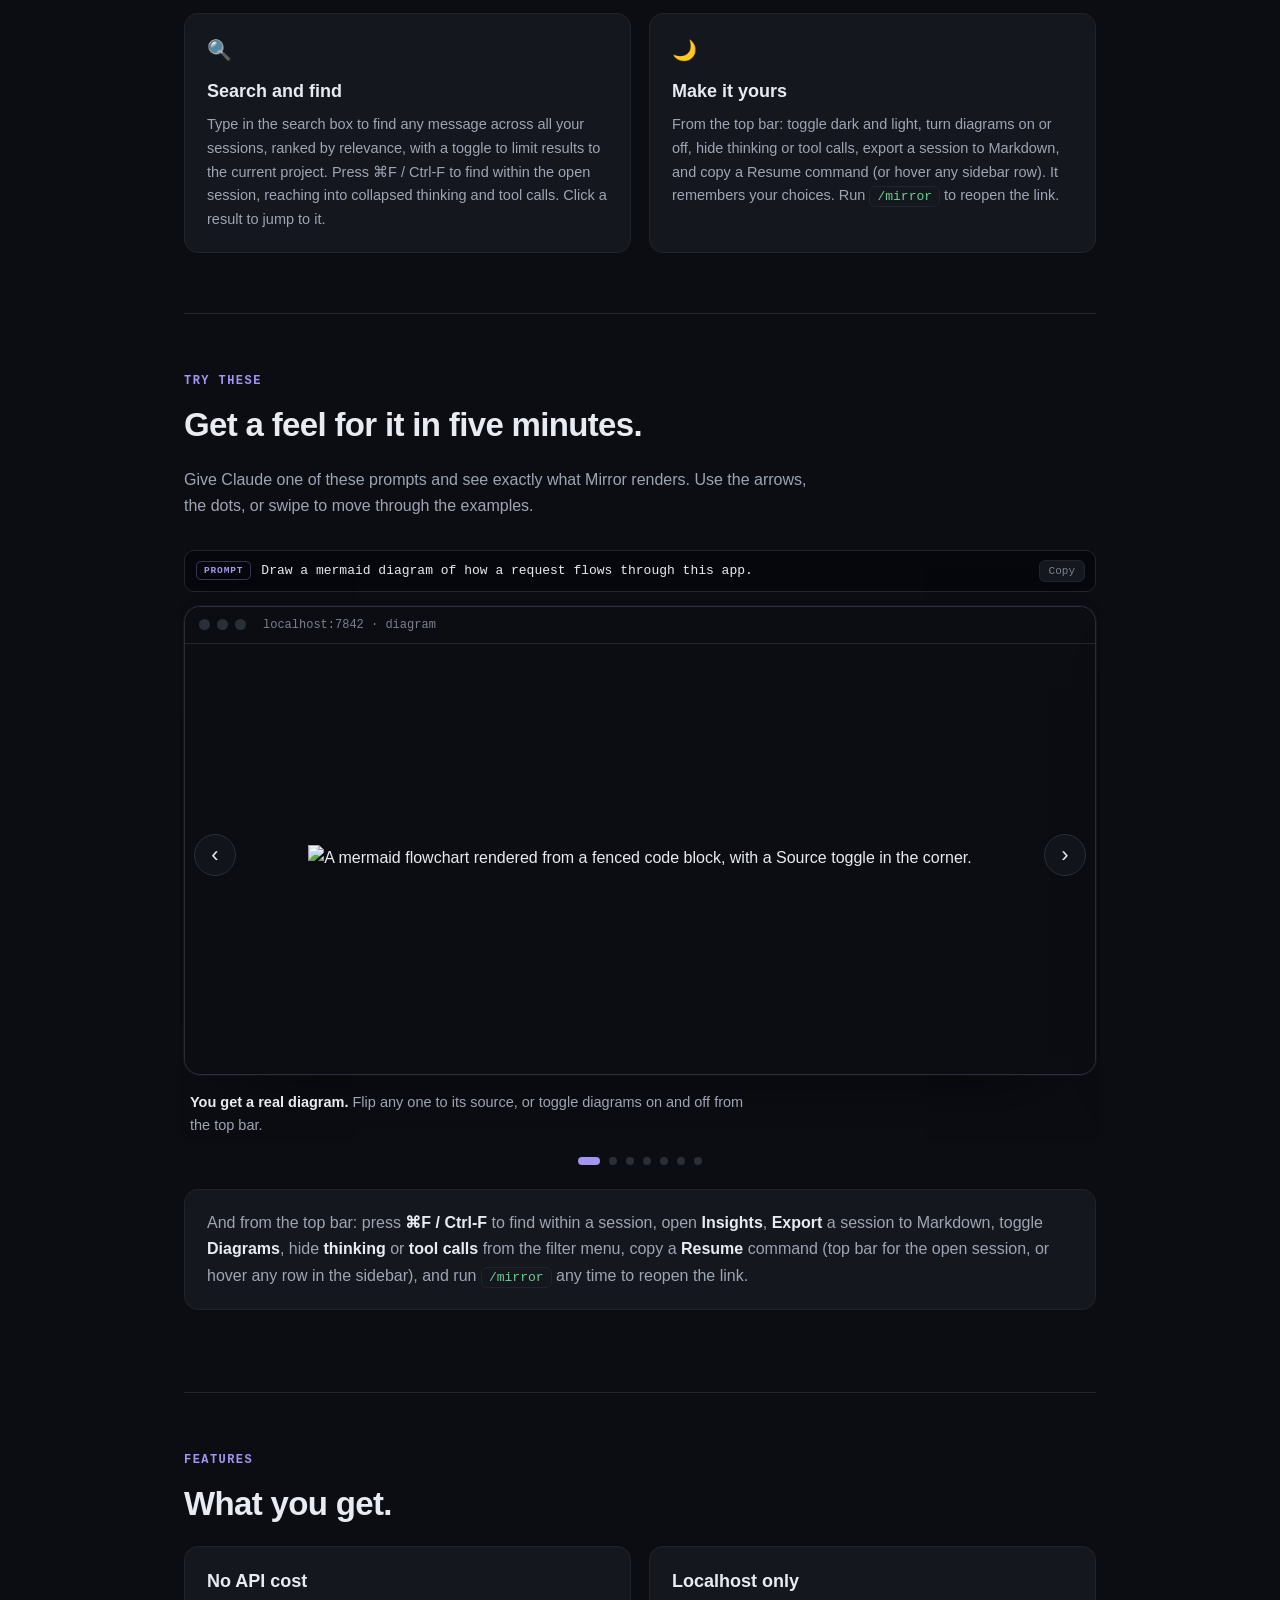
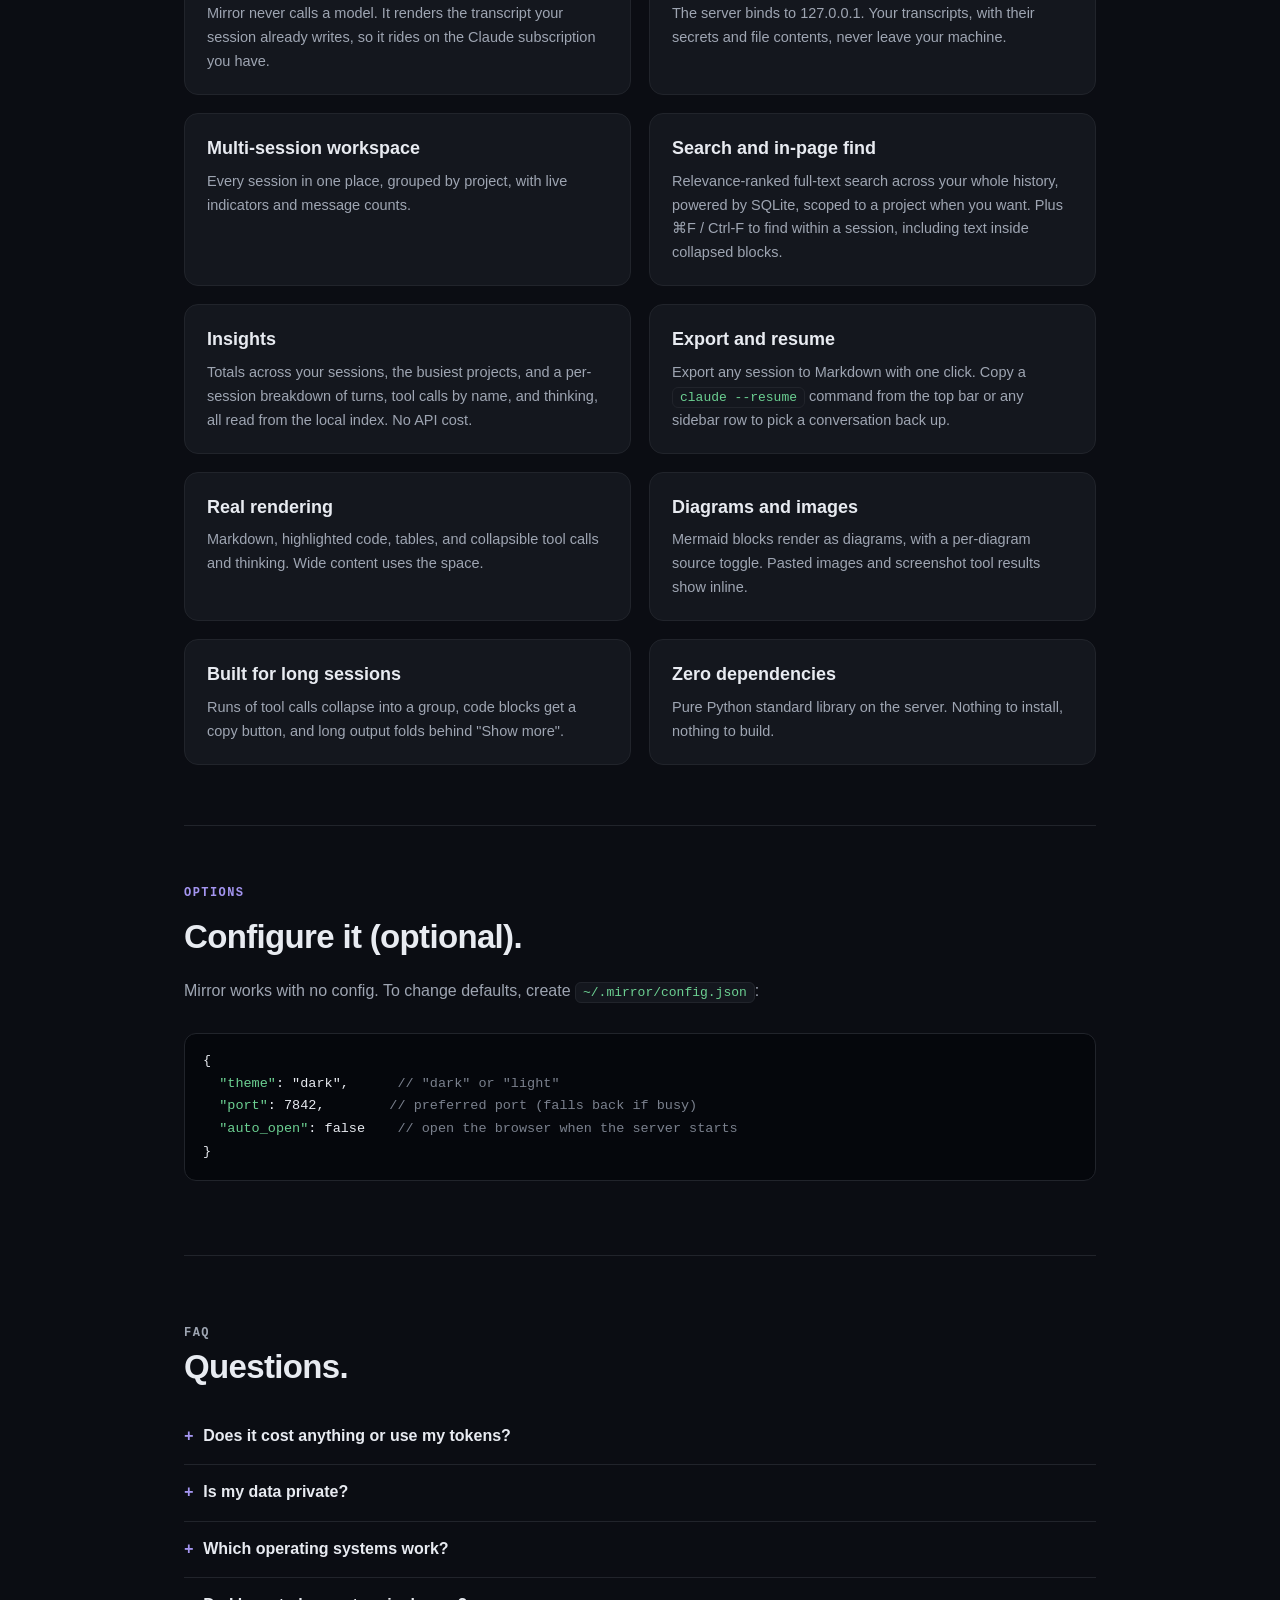
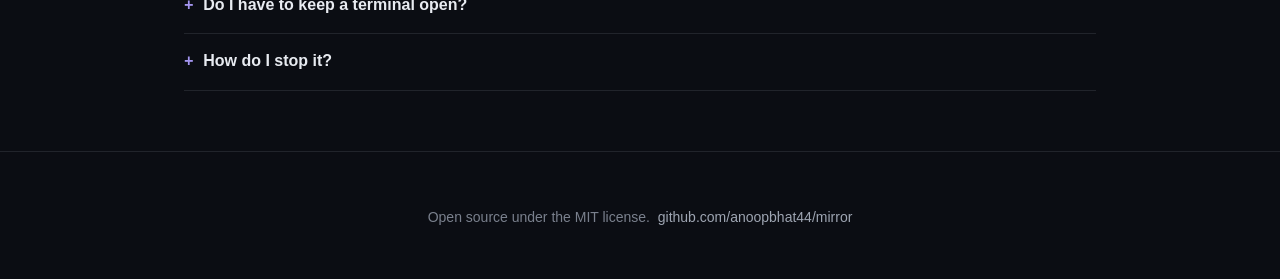
==== commit 02627f25: "feat: relevance-ranked search, project scope filter, insights view (v0.5.0) Three ideas adapted from" ====
--- a/docs/index.html
+++ b/docs/index.html
@@ -190,7 +190,7 @@
       <div class="feat">
         <div class="card"><span class="ic">&#128172;</span><h3>Watch the live session</h3><p>The conversation you are in appears on the right and updates after every turn, keeping your scroll position. A green dot marks it live.</p></div>
         <div class="card"><span class="ic">&#128194;</span><h3>Switch between sessions</h3><p>The left sidebar lists every Claude Code session, grouped by project and sorted by recency. Click any one to read it.</p></div>
-        <div class="card"><span class="ic">&#128269;</span><h3>Search and find</h3><p>Type in the search box to find any message across all your sessions. Press &#8984;F / Ctrl&#8209;F to find within the open session, reaching into collapsed thinking and tool calls. Click a result to jump to it.</p></div>
+        <div class="card"><span class="ic">&#128269;</span><h3>Search and find</h3><p>Type in the search box to find any message across all your sessions, ranked by relevance, with a toggle to limit results to the current project. Press &#8984;F / Ctrl&#8209;F to find within the open session, reaching into collapsed thinking and tool calls. Click a result to jump to it.</p></div>
         <div class="card"><span class="ic">&#127769;</span><h3>Make it yours</h3><p>From the top bar: toggle dark and light, turn diagrams on or off, hide thinking or tool calls, export a session to Markdown, and copy a Resume command (or hover any sidebar row). It remembers your choices. Run <code class="inline">/mirror</code> to reopen the link.</p></div>
       </div>
     </section>
@@ -224,12 +224,17 @@
           <figure class="slide">
             <div class="ask"><span class="ask-tag">In Mirror</span><span class="ask-text">Search: rollback</span></div>
             <div class="frame"><div class="chrome"><i></i><i></i><i></i><span class="addr">localhost:7842 &middot; search</span></div><div class="shot"><img src="search.png" alt="Searching across all sessions in Mirror, with matches highlighted in the results."></div></div>
-            <figcaption class="cap"><b>Find anything across every session,</b> with matches highlighted and a click to jump straight to them.</figcaption>
+            <figcaption class="cap"><b>Find anything across every session,</b> ranked by relevance with matches highlighted, and scope it to the current project with one toggle. Click a result to jump straight to it.</figcaption>
           </figure>
           <figure class="slide">
             <div class="ask"><span class="ask-tag">In Mirror</span><span class="ask-text">Press &#8984;F / Ctrl&#8209;F, then type</span></div>
             <div class="frame"><div class="chrome"><i></i><i></i><i></i><span class="addr">localhost:7842 &middot; find</span></div><div class="shot"><img src="feat-find.png" alt="In-page find searching the current session, opening a collapsed thinking block to reveal the highlighted match."></div></div>
             <figcaption class="cap"><b>Find inside the current session,</b> even text tucked inside collapsed thinking and tool calls. Mirror opens each one as you step through the matches.</figcaption>
+          </figure>
+          <figure class="slide">
+            <div class="ask"><span class="ask-tag">In Mirror</span><span class="ask-text">Open Insights from the top bar</span></div>
+            <div class="frame"><div class="chrome"><i></i><i></i><i></i><span class="addr">localhost:7842 &middot; insights</span></div><div class="shot"><img src="feat-stats.png" alt="The Insights view showing totals across all sessions and a bar chart of the busiest projects by message count."></div></div>
+            <figcaption class="cap"><b>See your work at a glance,</b> totals, the busiest projects, and a per-session breakdown of turns, tool calls, and thinking, all read from the local index.</figcaption>
           </figure>
         </div>
         <button class="cbtn prev" id="mprev" type="button" aria-label="Previous example">&#8249;</button>
@@ -237,7 +242,7 @@
         <div class="dots" id="mdots" role="tablist" aria-label="Choose example"></div>
       </div>
       <div class="callout" style="margin-top: 24px;">
-        <p>And from the top bar: press <b>&#8984;F / Ctrl&#8209;F</b> to find within a session, <b>Export</b> it to Markdown, toggle <b>Diagrams</b>, hide <b>thinking</b> or <b>tool calls</b> from the filter menu, copy a <b>Resume</b> command (top bar for the open session, or hover any row in the sidebar), and run <code class="inline">/mirror</code> any time to reopen the link.</p>
+        <p>And from the top bar: press <b>&#8984;F / Ctrl&#8209;F</b> to find within a session, open <b>Insights</b>, <b>Export</b> a session to Markdown, toggle <b>Diagrams</b>, hide <b>thinking</b> or <b>tool calls</b> from the filter menu, copy a <b>Resume</b> command (top bar for the open session, or hover any row in the sidebar), and run <code class="inline">/mirror</code> any time to reopen the link.</p>
       </div>
     </section>
 
@@ -248,7 +253,8 @@
         <div class="card"><h3>No API cost</h3><p>Mirror never calls a model. It renders the transcript your session already writes, so it rides on the Claude subscription you have.</p></div>
         <div class="card"><h3>Localhost only</h3><p>The server binds to 127.0.0.1. Your transcripts, with their secrets and file contents, never leave your machine.</p></div>
         <div class="card"><h3>Multi-session workspace</h3><p>Every session in one place, grouped by project, with live indicators and message counts.</p></div>
-        <div class="card"><h3>Search and in-page find</h3><p>Fast full-text search across your whole history, powered by SQLite. Plus &#8984;F / Ctrl&#8209;F to find within a session, including text inside collapsed blocks.</p></div>
+        <div class="card"><h3>Search and in-page find</h3><p>Relevance-ranked full-text search across your whole history, powered by SQLite, scoped to a project when you want. Plus &#8984;F / Ctrl&#8209;F to find within a session, including text inside collapsed blocks.</p></div>
+        <div class="card"><h3>Insights</h3><p>Totals across your sessions, the busiest projects, and a per-session breakdown of turns, tool calls by name, and thinking, all read from the local index. No API cost.</p></div>
         <div class="card"><h3>Export and resume</h3><p>Export any session to Markdown with one click. Copy a <code class="inline">claude --resume</code> command from the top bar or any sidebar row to pick a conversation back up.</p></div>
         <div class="card"><h3>Real rendering</h3><p>Markdown, highlighted code, tables, and collapsible tool calls and thinking. Wide content uses the space.</p></div>
         <div class="card"><h3>Diagrams and images</h3><p>Mermaid blocks render as diagrams, with a per-diagram source toggle. Pasted images and screenshot tool results show inline.</p></div>
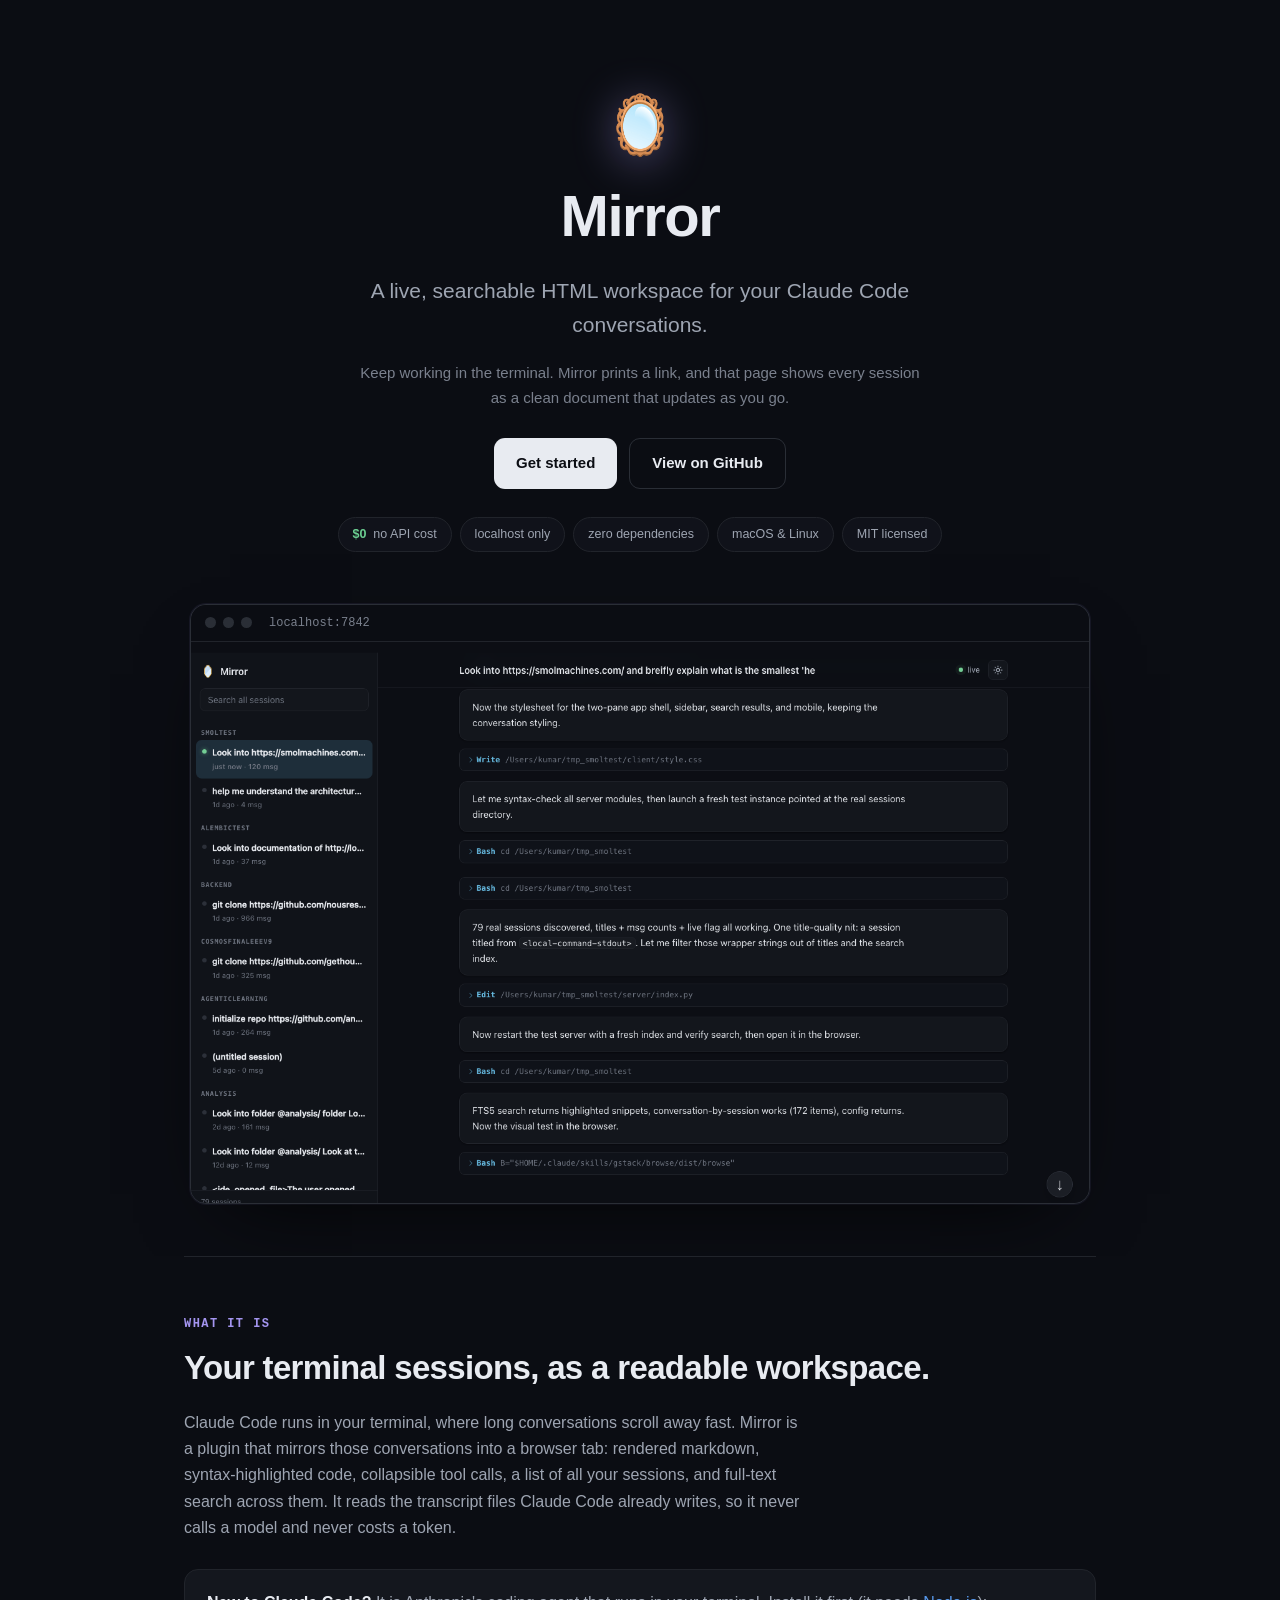
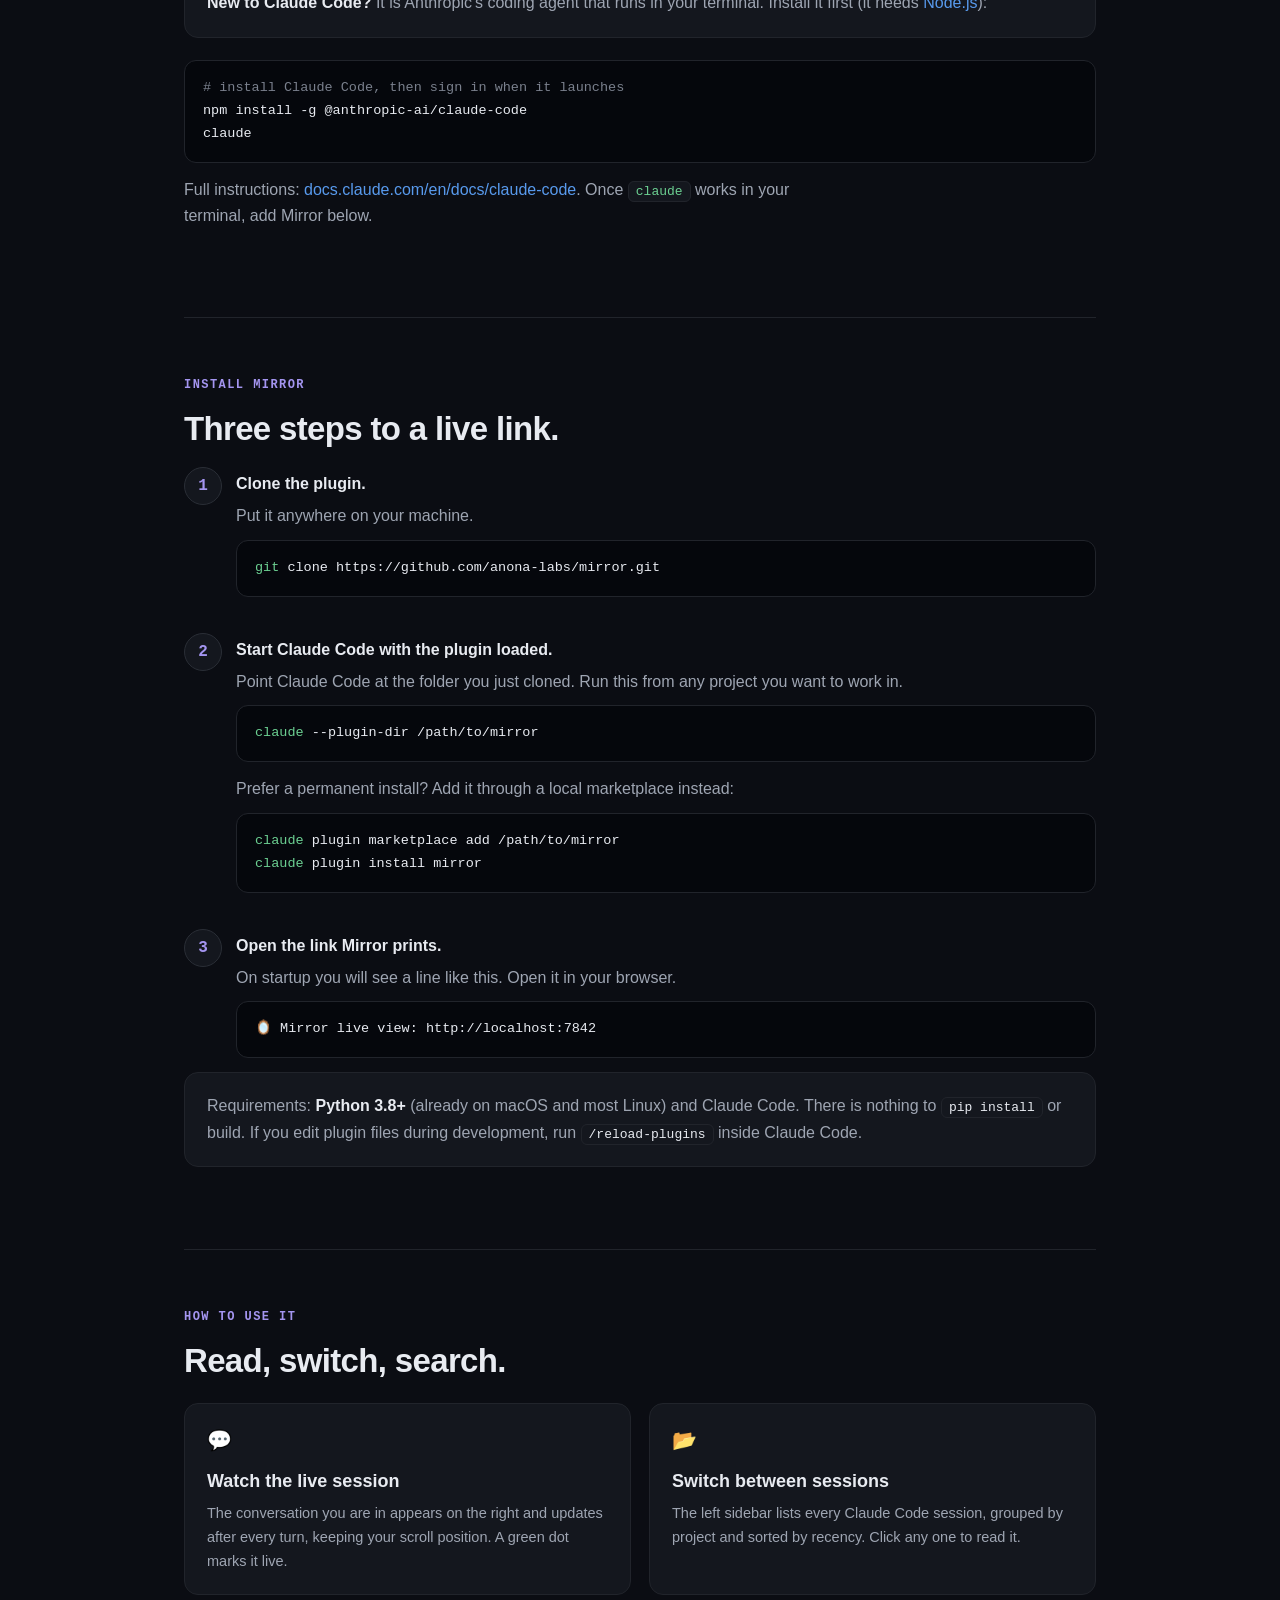
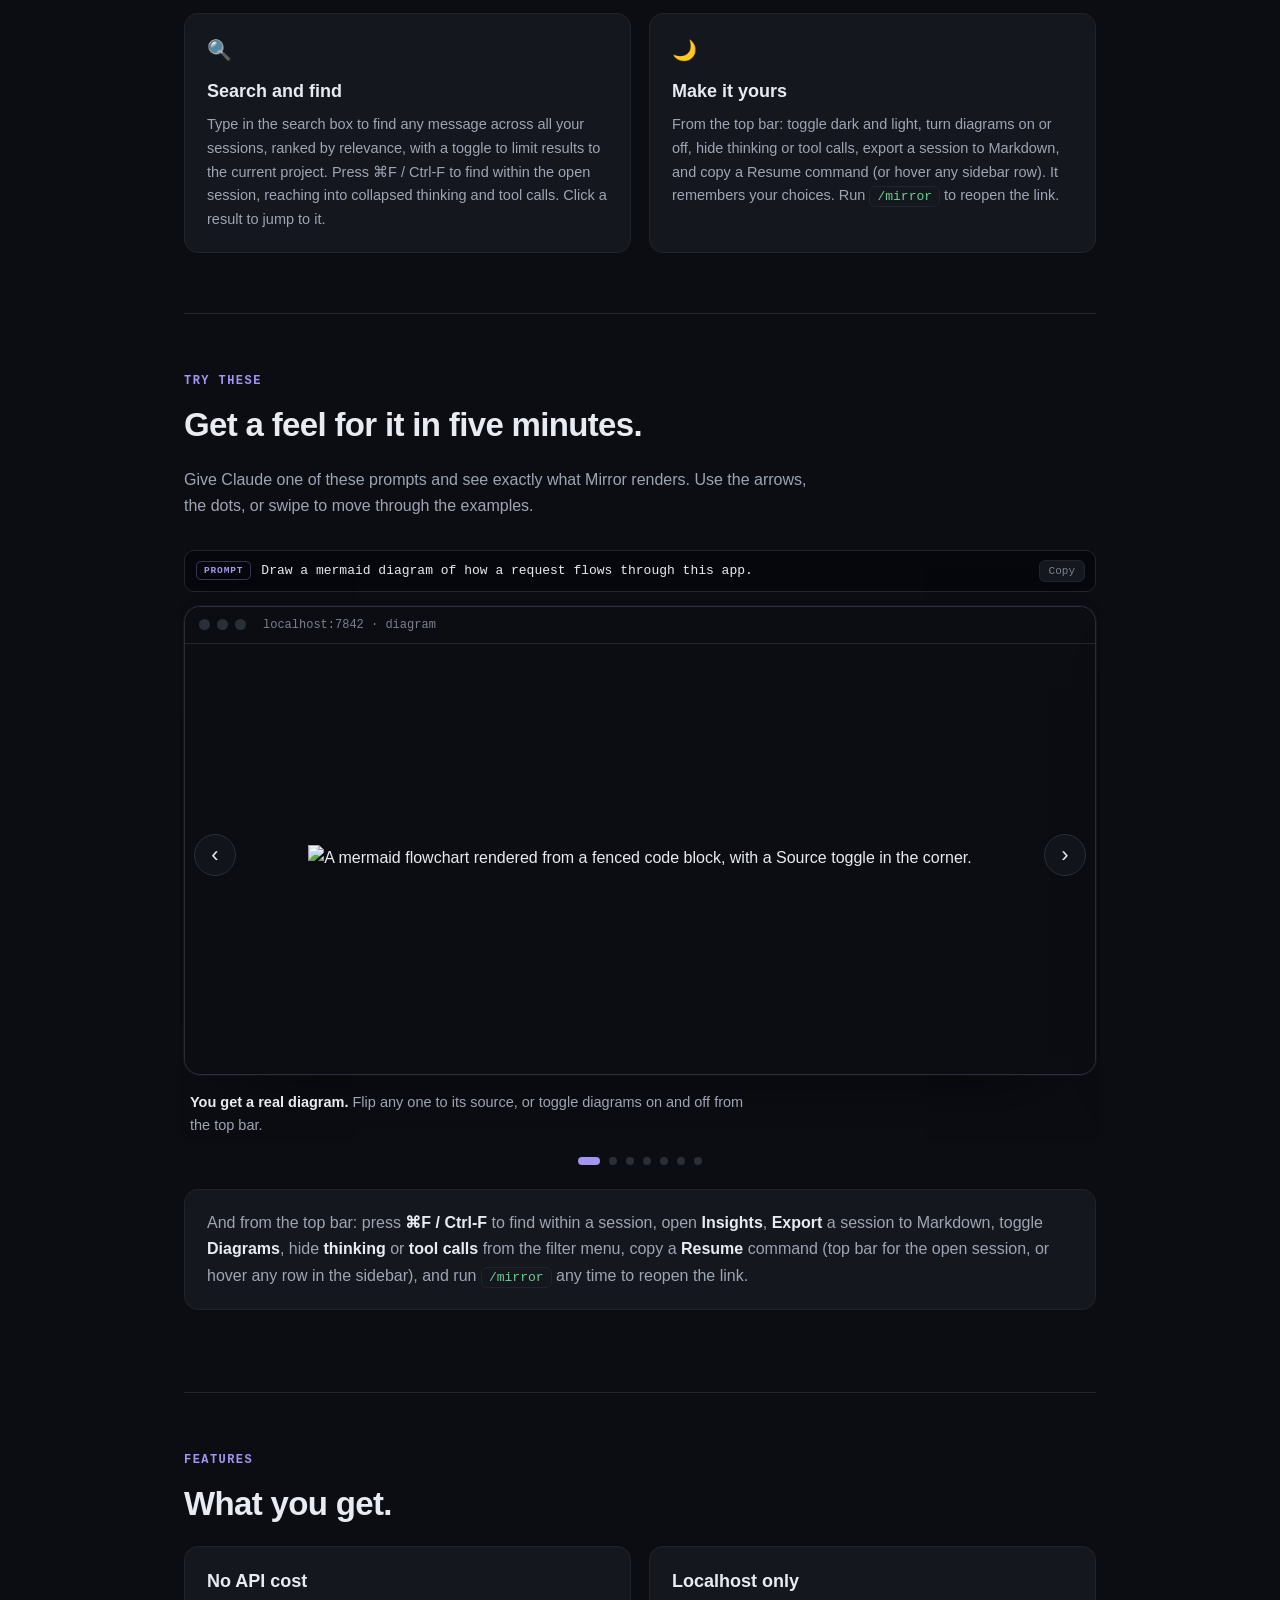
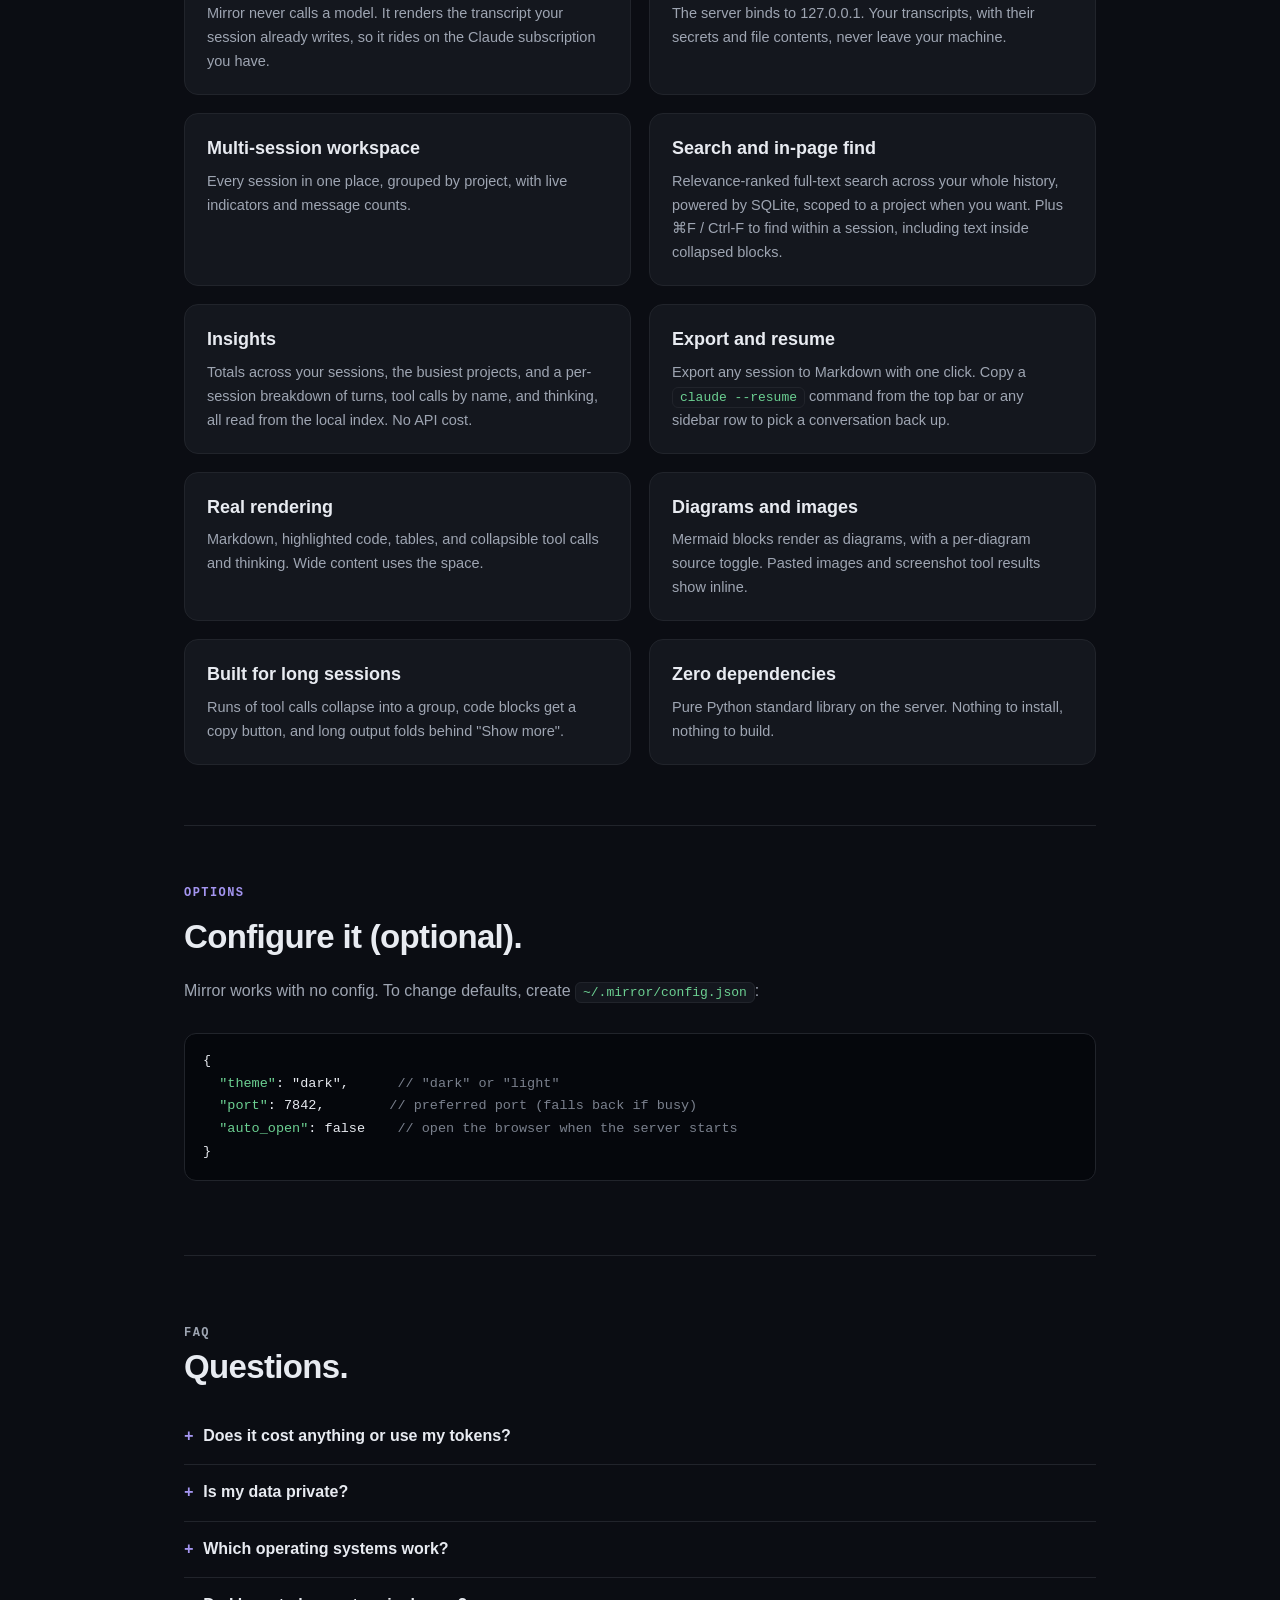
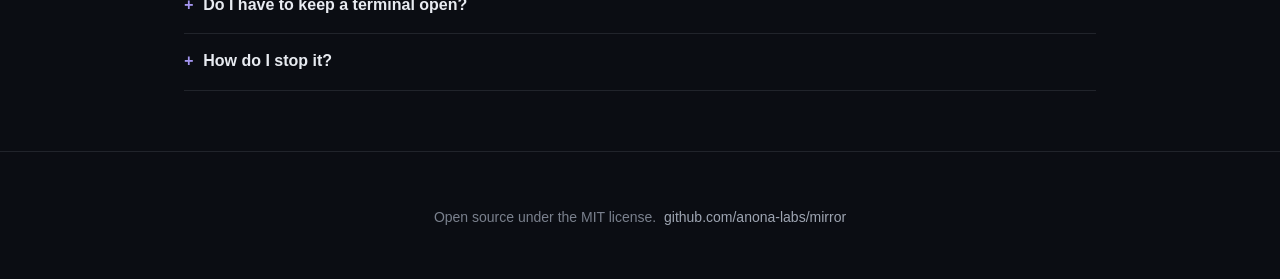
==== commit 2ef82f5d: "chore: rebrand to anona-labs, add marketplace, document /mirror - Repoint all GitHub URLs anoopbhat4" ====
--- a/docs/index.html
+++ b/docs/index.html
@@ -127,7 +127,7 @@
     <p class="sub">Keep working in the terminal. Mirror prints a link, and that page shows every session as a clean document that updates as you go.</p>
     <div class="cta">
       <a class="btn primary" href="#install">Get started</a>
-      <a class="btn ghost" href="https://github.com/anoopbhat44/mirror">View on GitHub</a>
+      <a class="btn ghost" href="https://github.com/anona-labs/mirror">View on GitHub</a>
     </div>
     <div class="pills">
       <span class="pill"><b>&#36;0</b> &nbsp;no API cost</span>
@@ -163,7 +163,7 @@
         <li>
           <b>Clone the plugin.</b>
           <p>Put it anywhere on your machine.</p>
-          <pre><span class="c">git</span> clone https://github.com/anoopbhat44/mirror.git</pre>
+          <pre><span class="c">git</span> clone https://github.com/anona-labs/mirror.git</pre>
         </li>
         <li>
           <b>Start Claude Code with the plugin loaded.</b>
@@ -286,7 +286,7 @@
   </main>
 
   <footer>
-    Open source under the MIT license. &nbsp;<a href="https://github.com/anoopbhat44/mirror">github.com/anoopbhat44/mirror</a>
+    Open source under the MIT license. &nbsp;<a href="https://github.com/anona-labs/mirror">github.com/anona-labs/mirror</a>
   </footer>
 
   <script>
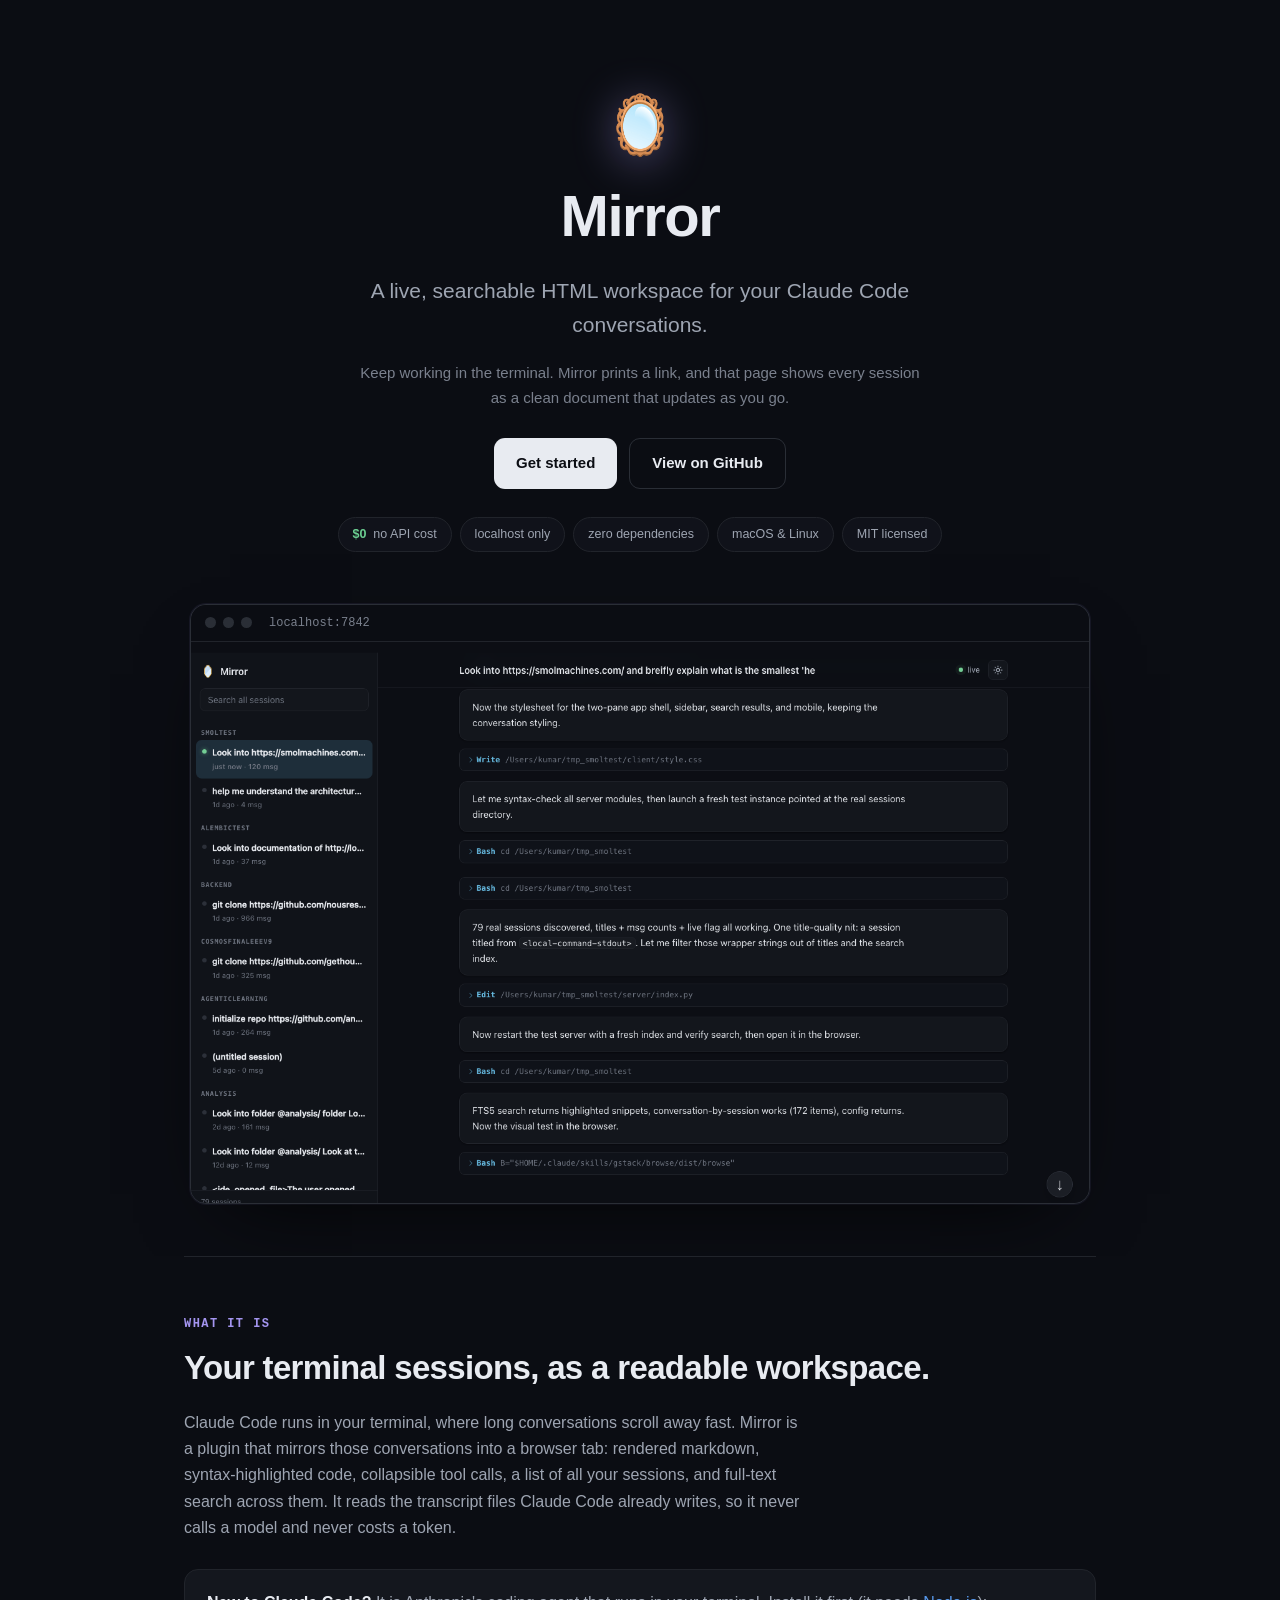
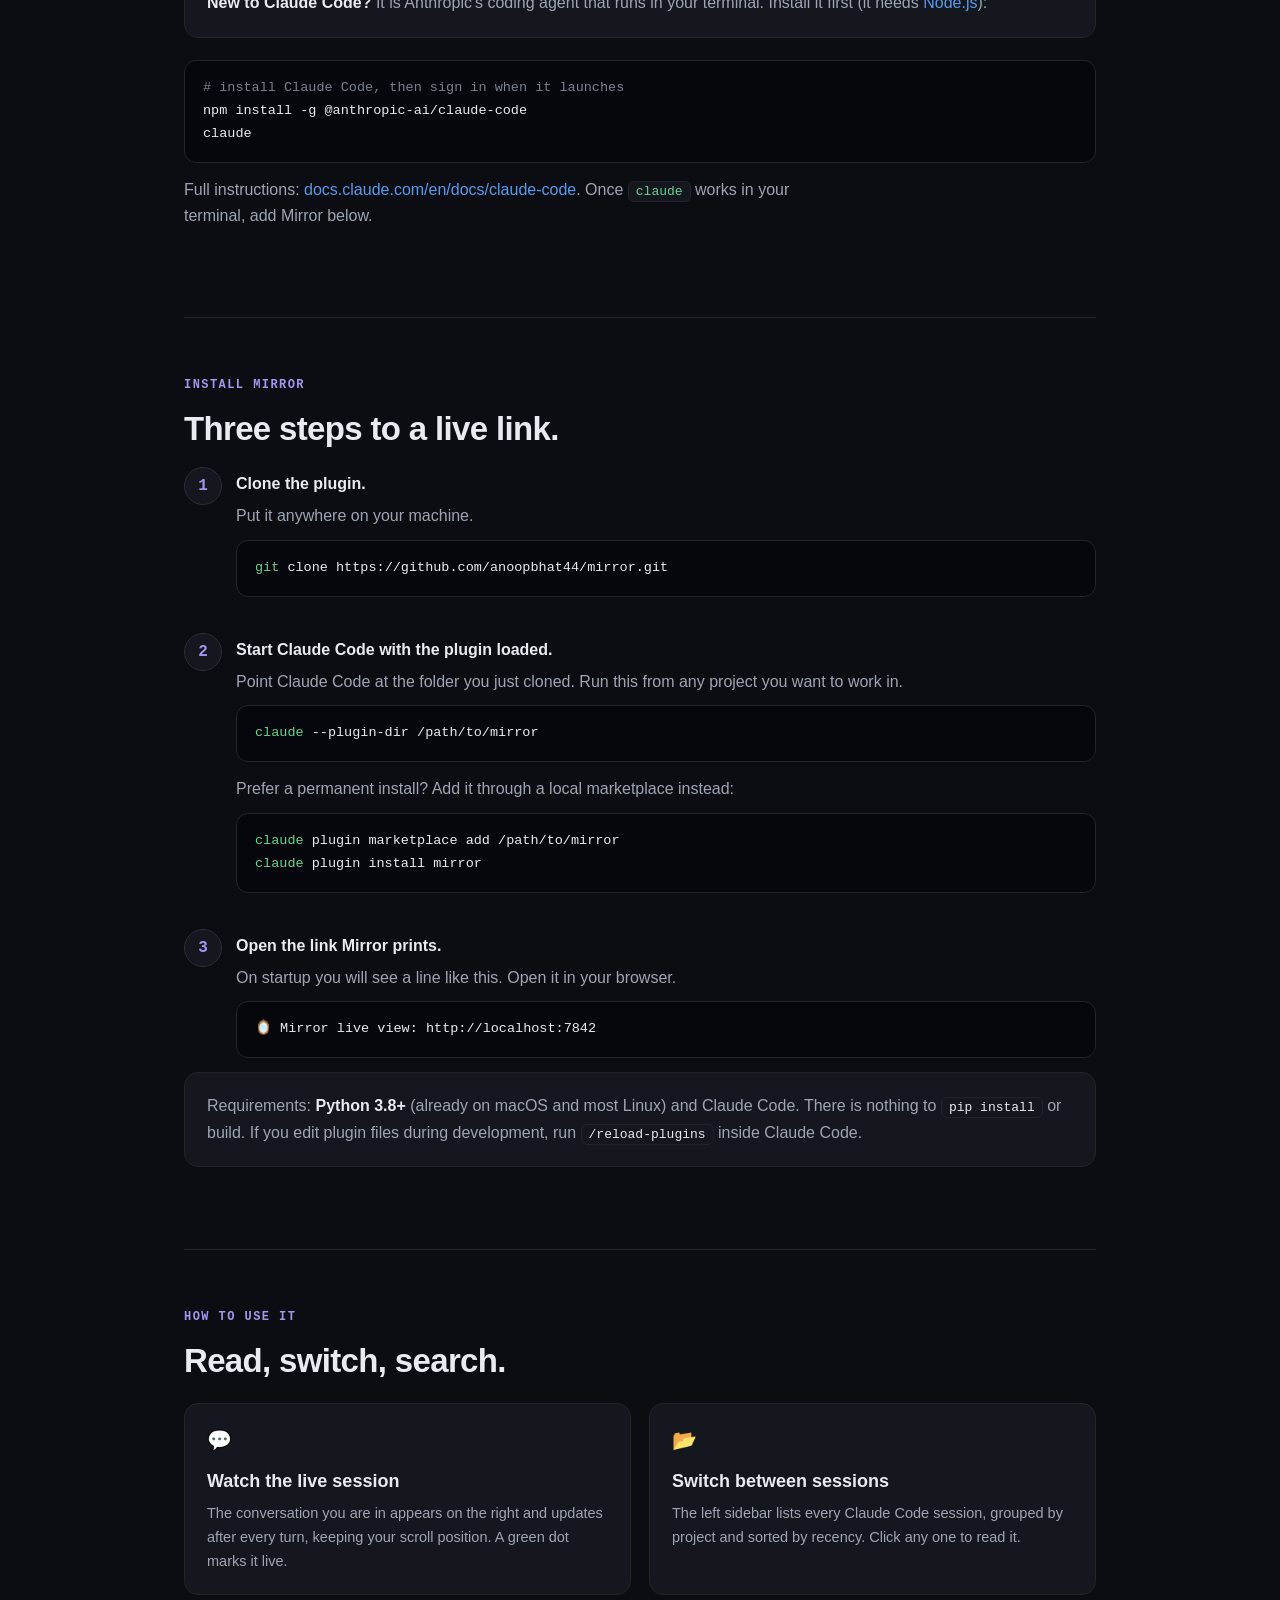
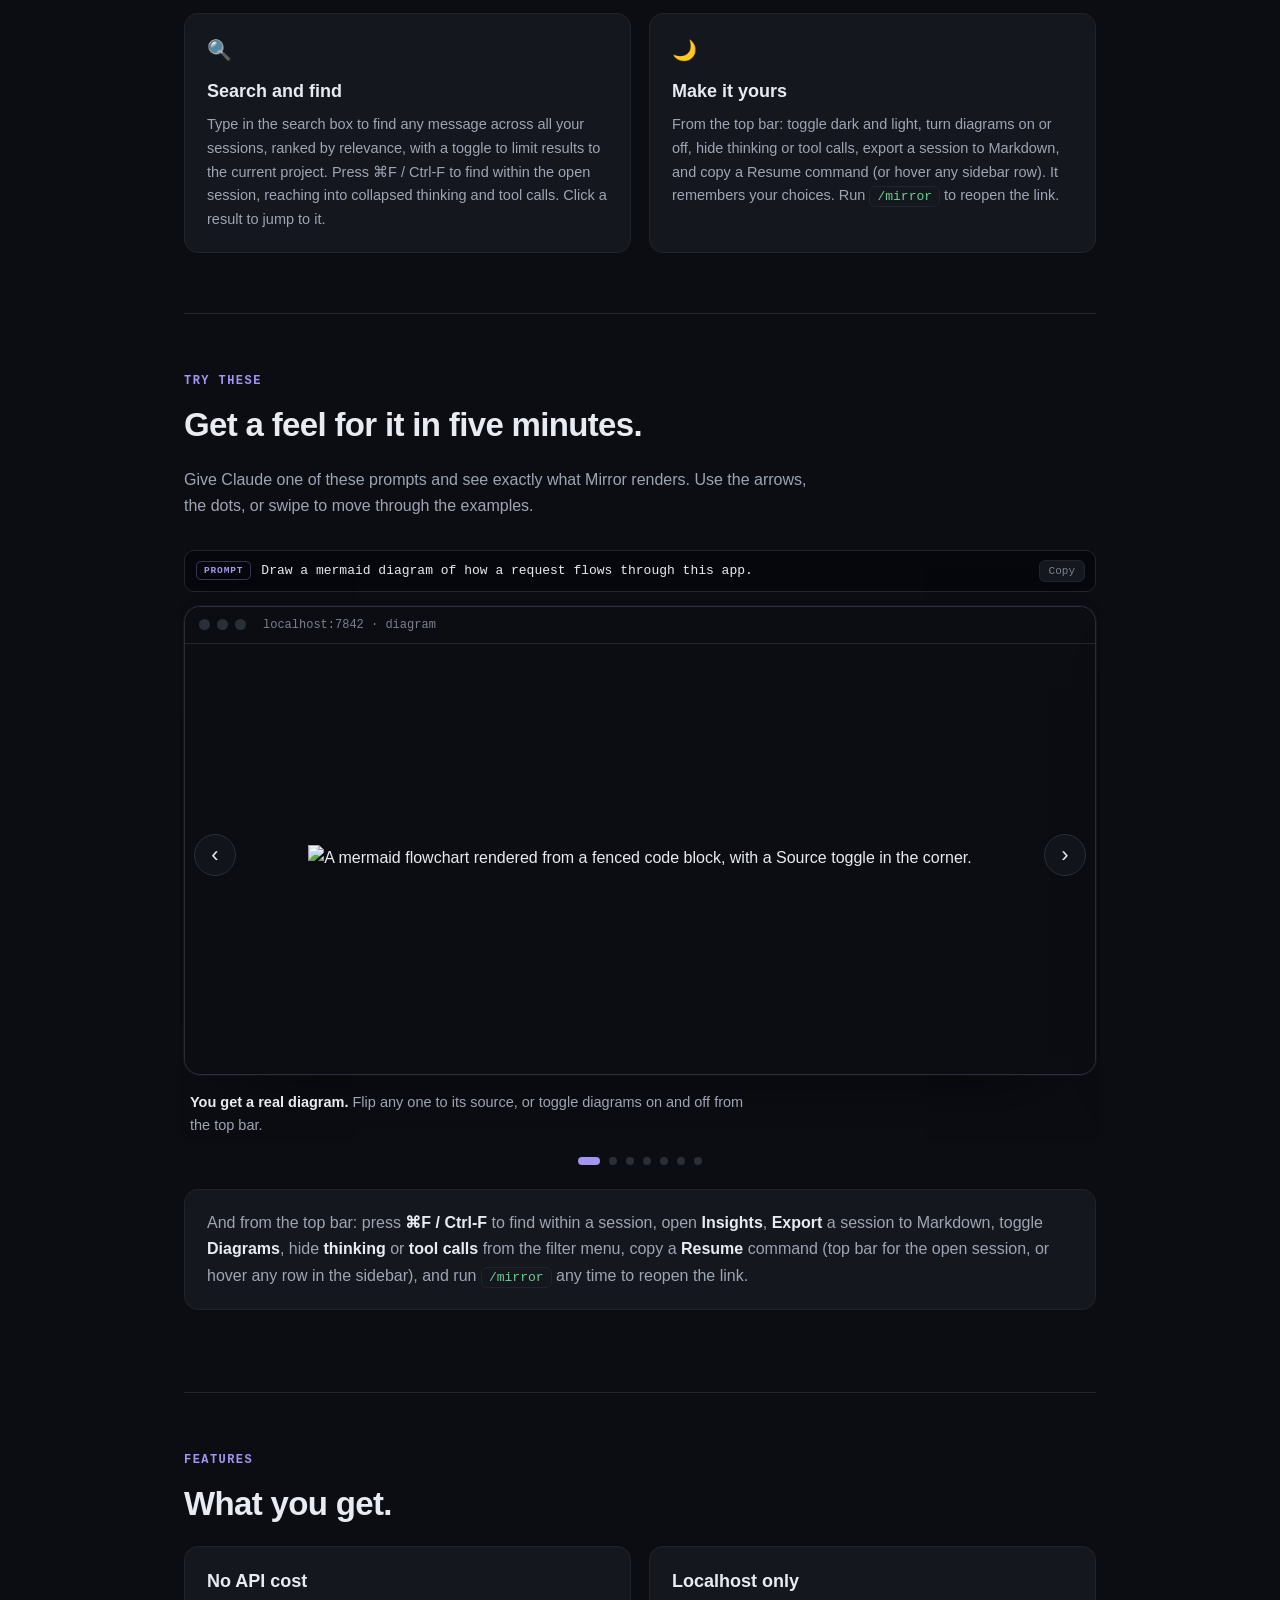
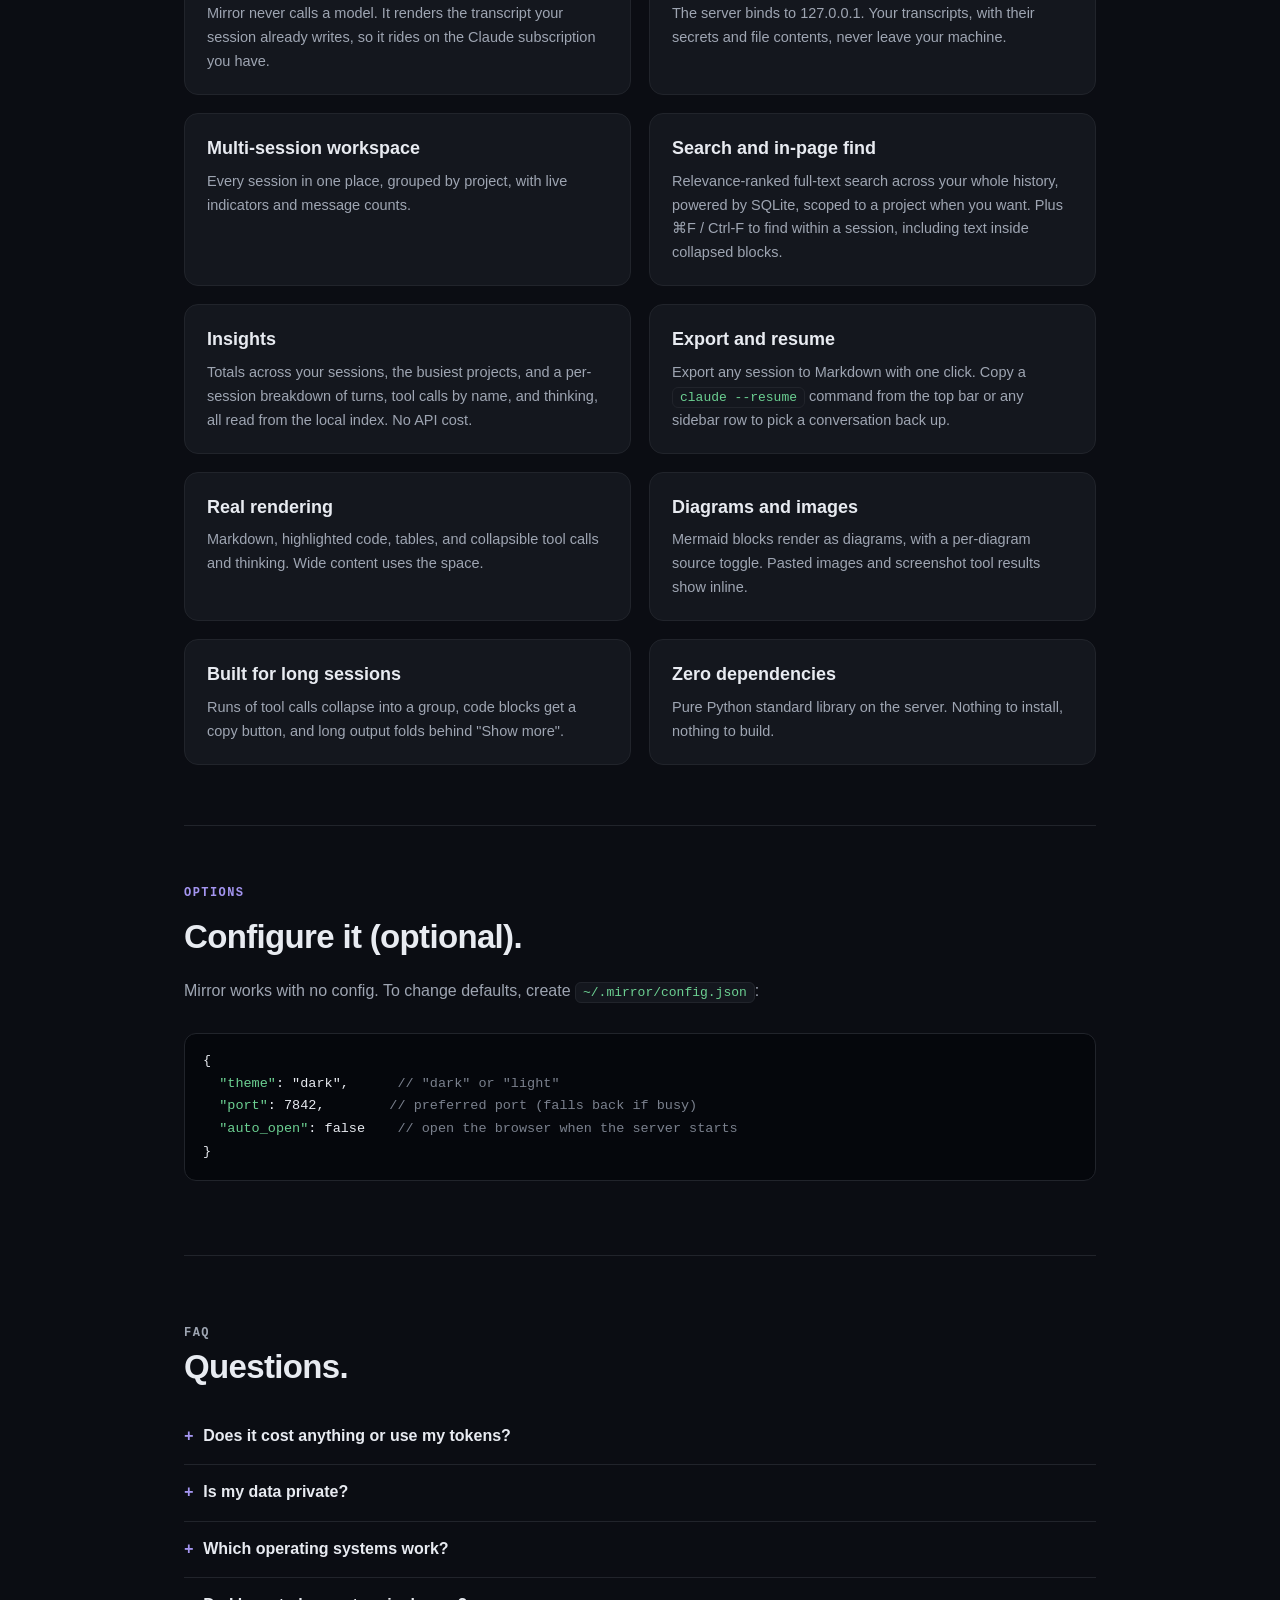
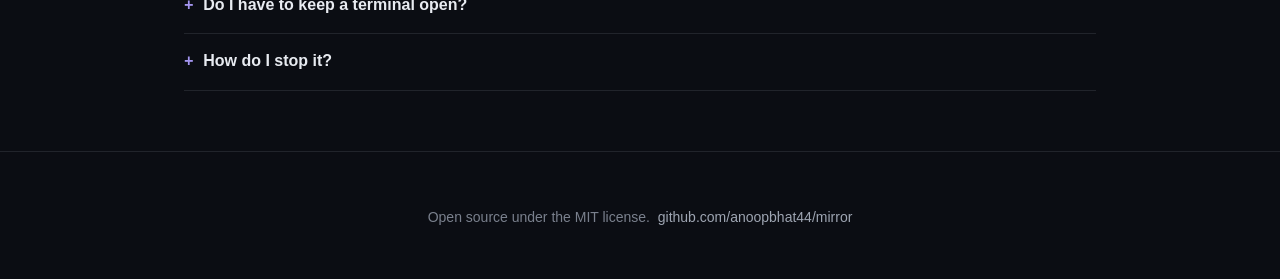
==== commit 6e7eb6c8: "feat: relevance-ranked search, project scope filter, insights view (v0.5.0) (#4) Three ideas adapted" ====
--- a/docs/index.html
+++ b/docs/index.html
@@ -127,7 +127,7 @@
     <p class="sub">Keep working in the terminal. Mirror prints a link, and that page shows every session as a clean document that updates as you go.</p>
     <div class="cta">
       <a class="btn primary" href="#install">Get started</a>
-      <a class="btn ghost" href="https://github.com/anona-labs/mirror">View on GitHub</a>
+      <a class="btn ghost" href="https://github.com/anoopbhat44/mirror">View on GitHub</a>
     </div>
     <div class="pills">
       <span class="pill"><b>&#36;0</b> &nbsp;no API cost</span>
@@ -163,7 +163,7 @@
         <li>
           <b>Clone the plugin.</b>
           <p>Put it anywhere on your machine.</p>
-          <pre><span class="c">git</span> clone https://github.com/anona-labs/mirror.git</pre>
+          <pre><span class="c">git</span> clone https://github.com/anoopbhat44/mirror.git</pre>
         </li>
         <li>
           <b>Start Claude Code with the plugin loaded.</b>
@@ -286,7 +286,7 @@
   </main>
 
   <footer>
-    Open source under the MIT license. &nbsp;<a href="https://github.com/anona-labs/mirror">github.com/anona-labs/mirror</a>
+    Open source under the MIT license. &nbsp;<a href="https://github.com/anoopbhat44/mirror">github.com/anoopbhat44/mirror</a>
   </footer>
 
   <script>
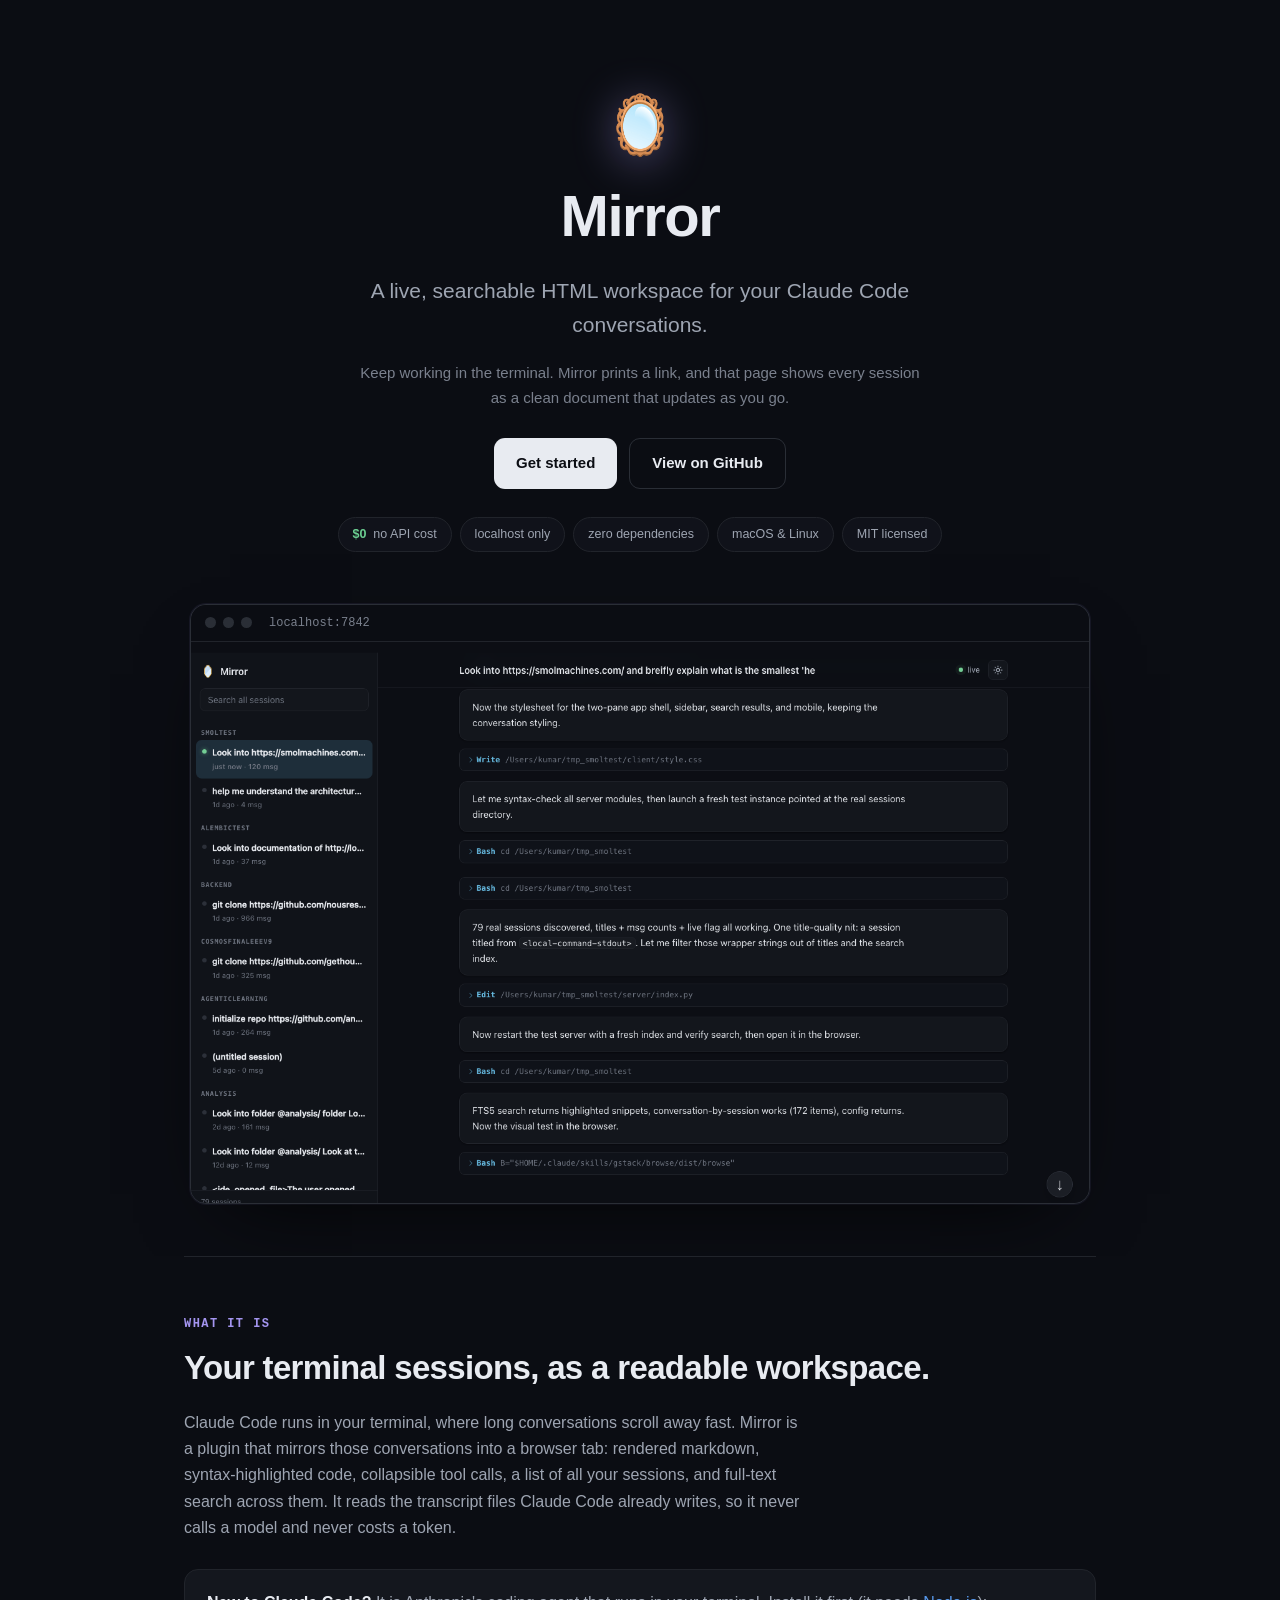
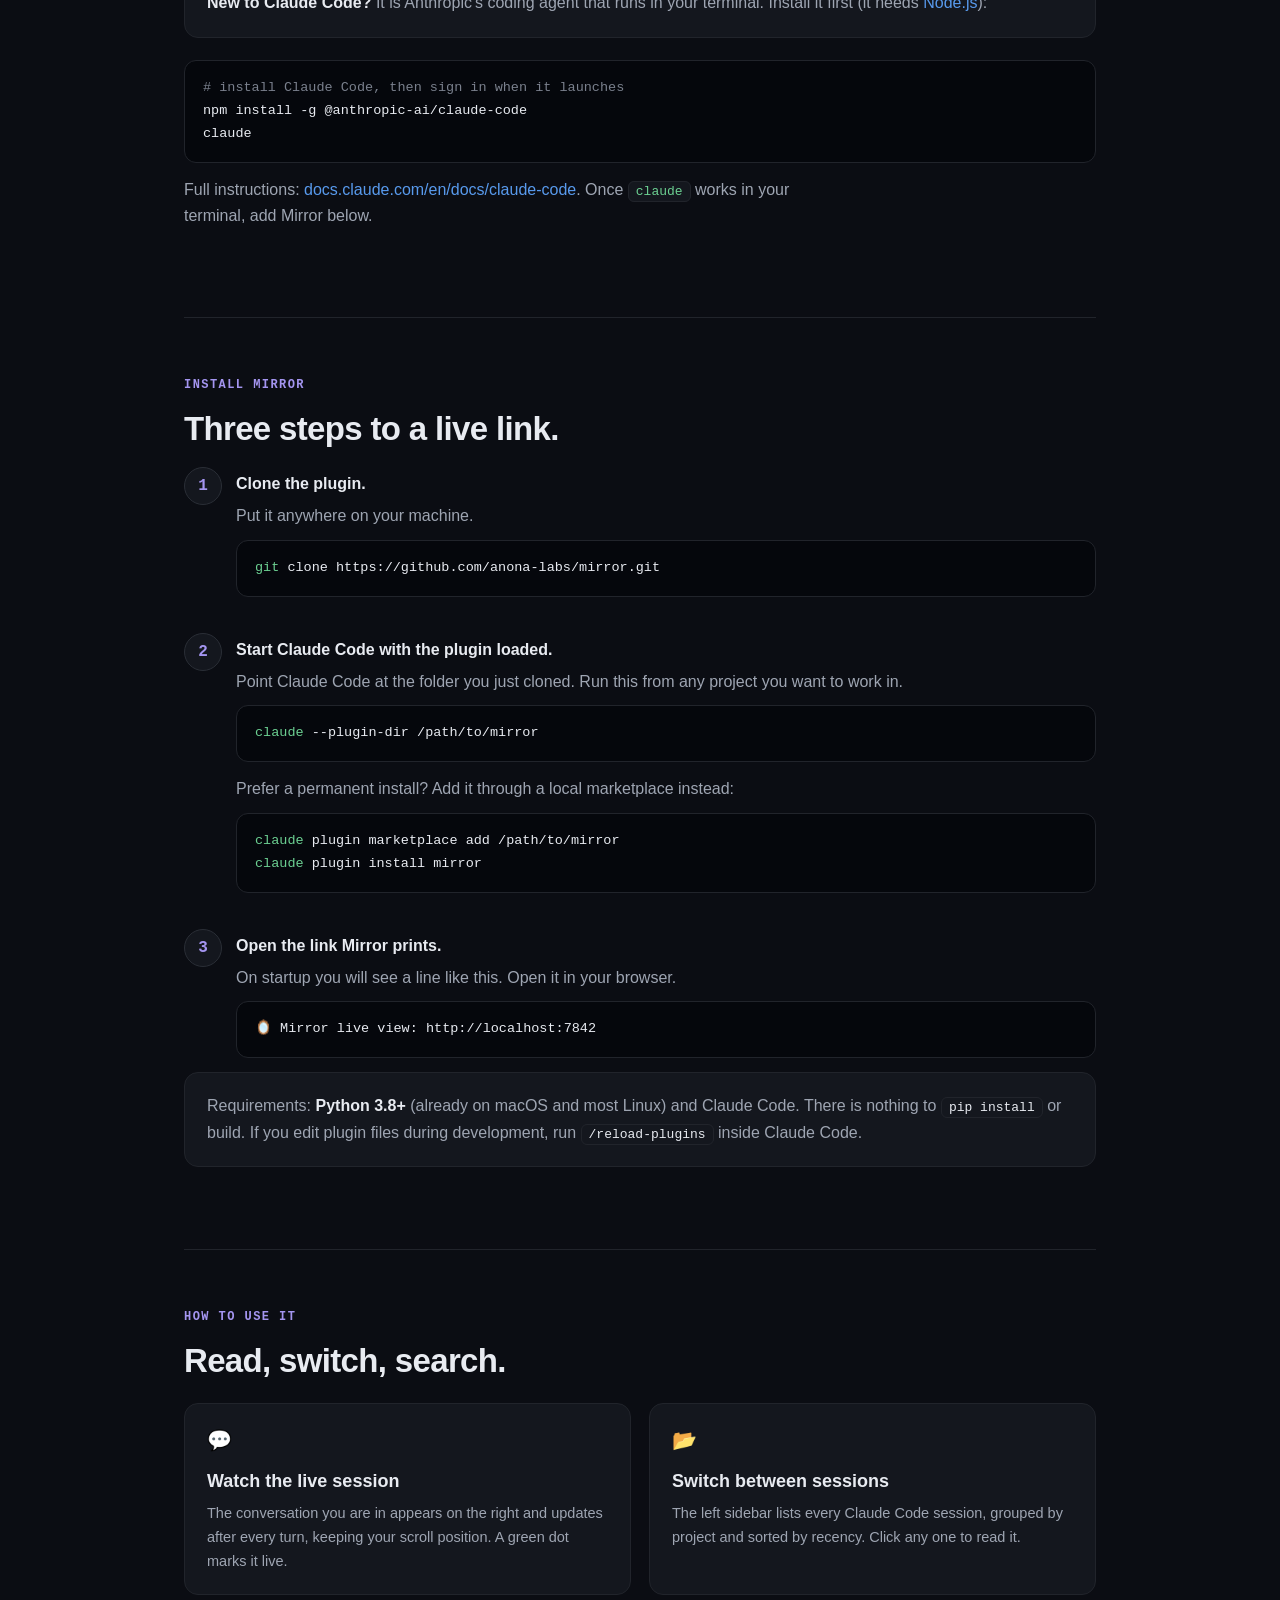
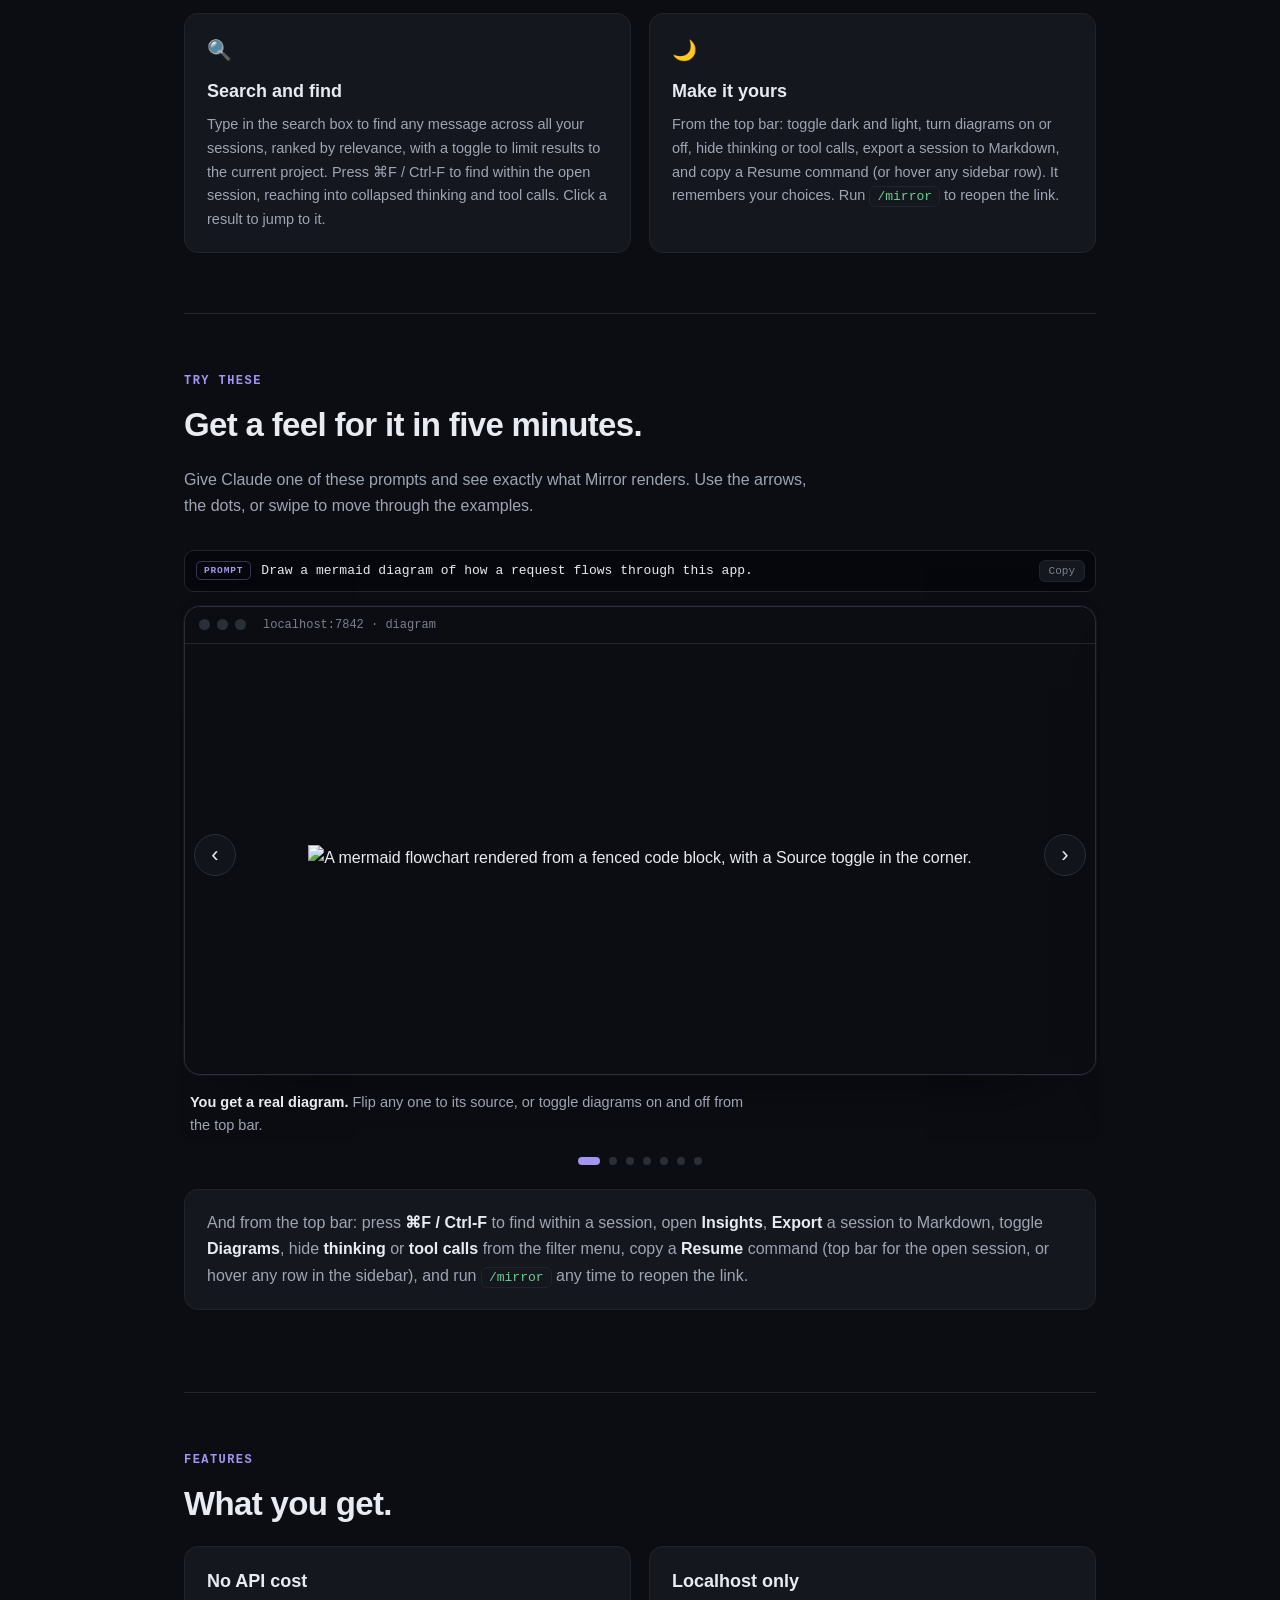
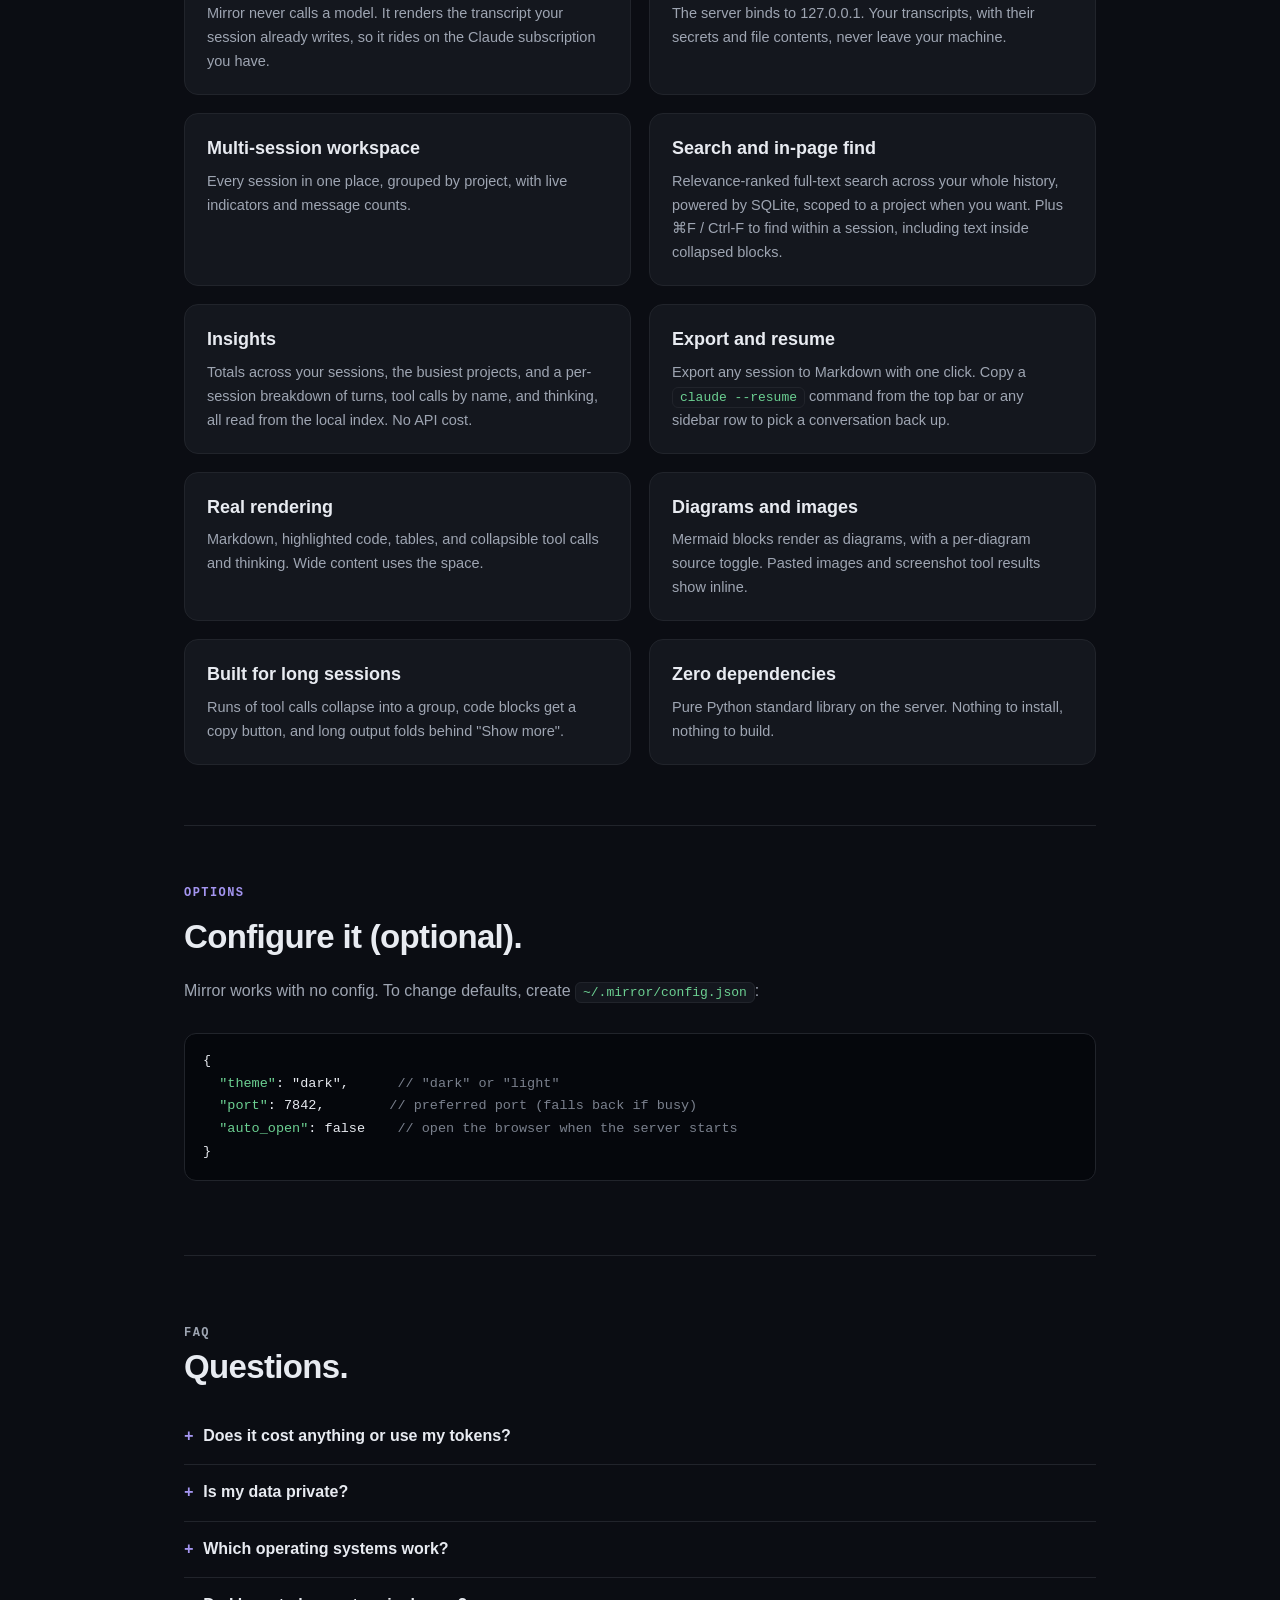
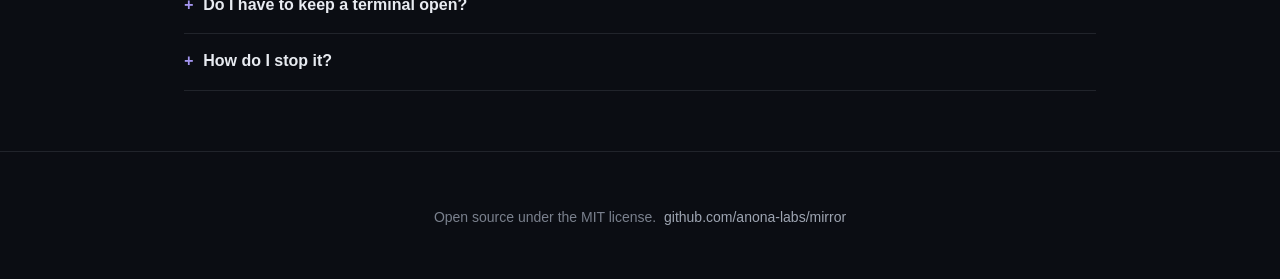
==== commit feedad56: "chore: rebrand to anona-labs, add marketplace, document /mirror (#5) - Repoint all GitHub URLs anoop" ====
--- a/docs/index.html
+++ b/docs/index.html
@@ -127,7 +127,7 @@
     <p class="sub">Keep working in the terminal. Mirror prints a link, and that page shows every session as a clean document that updates as you go.</p>
     <div class="cta">
       <a class="btn primary" href="#install">Get started</a>
-      <a class="btn ghost" href="https://github.com/anoopbhat44/mirror">View on GitHub</a>
+      <a class="btn ghost" href="https://github.com/anona-labs/mirror">View on GitHub</a>
     </div>
     <div class="pills">
       <span class="pill"><b>&#36;0</b> &nbsp;no API cost</span>
@@ -163,7 +163,7 @@
         <li>
           <b>Clone the plugin.</b>
           <p>Put it anywhere on your machine.</p>
-          <pre><span class="c">git</span> clone https://github.com/anoopbhat44/mirror.git</pre>
+          <pre><span class="c">git</span> clone https://github.com/anona-labs/mirror.git</pre>
         </li>
         <li>
           <b>Start Claude Code with the plugin loaded.</b>
@@ -286,7 +286,7 @@
   </main>
 
   <footer>
-    Open source under the MIT license. &nbsp;<a href="https://github.com/anoopbhat44/mirror">github.com/anoopbhat44/mirror</a>
+    Open source under the MIT license. &nbsp;<a href="https://github.com/anona-labs/mirror">github.com/anona-labs/mirror</a>
   </footer>
 
   <script>
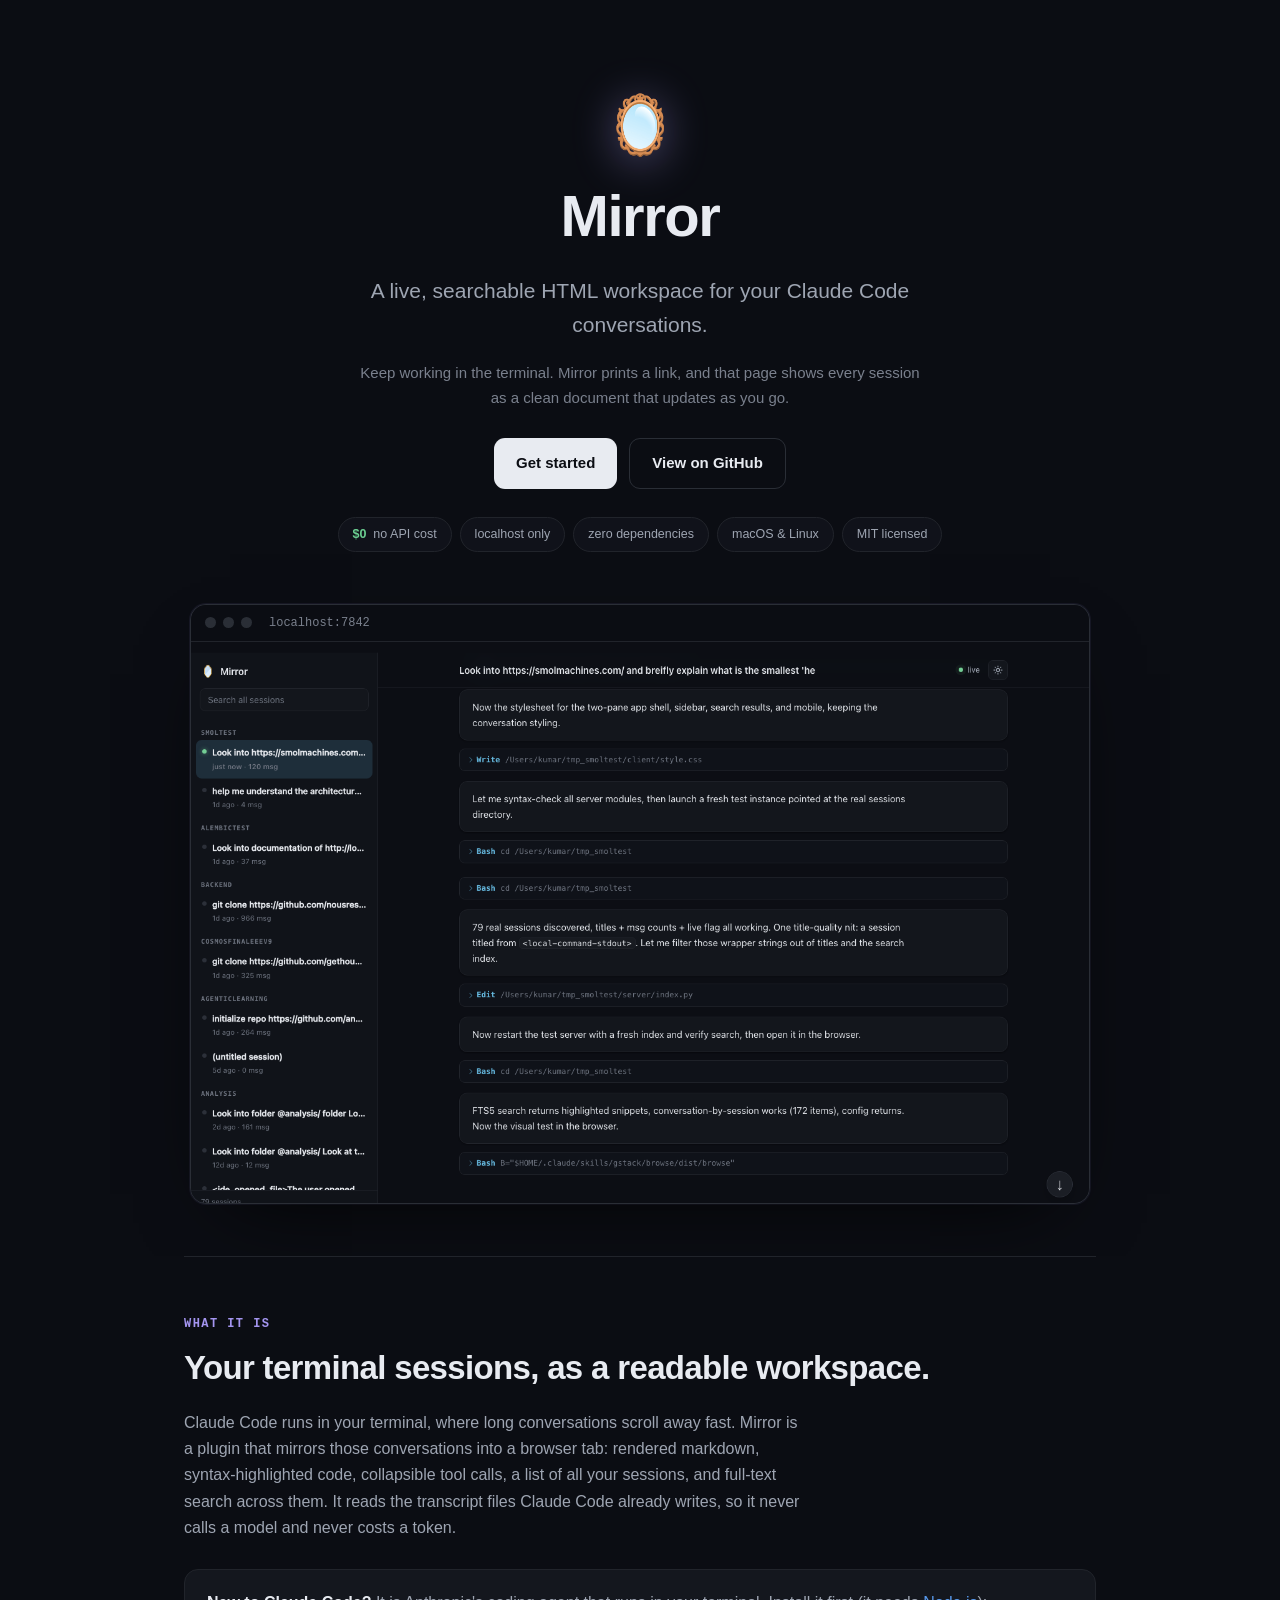
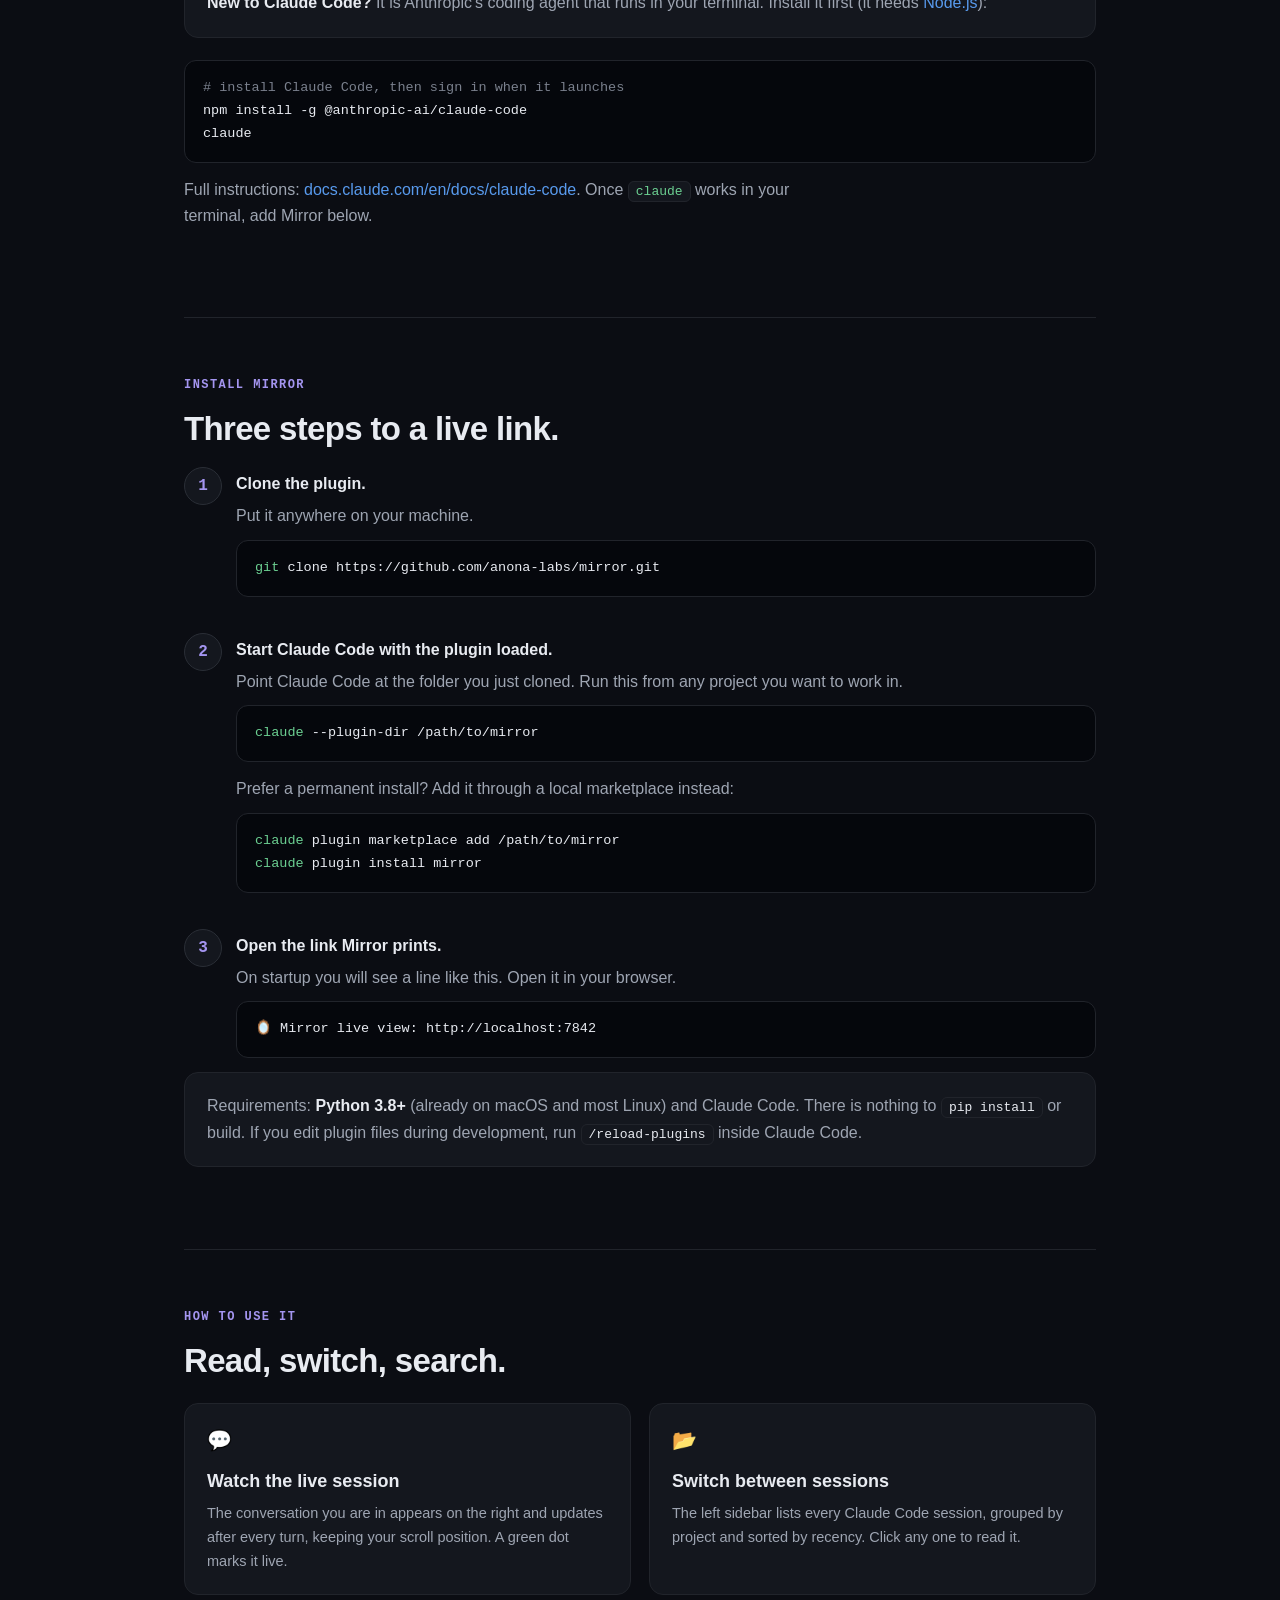
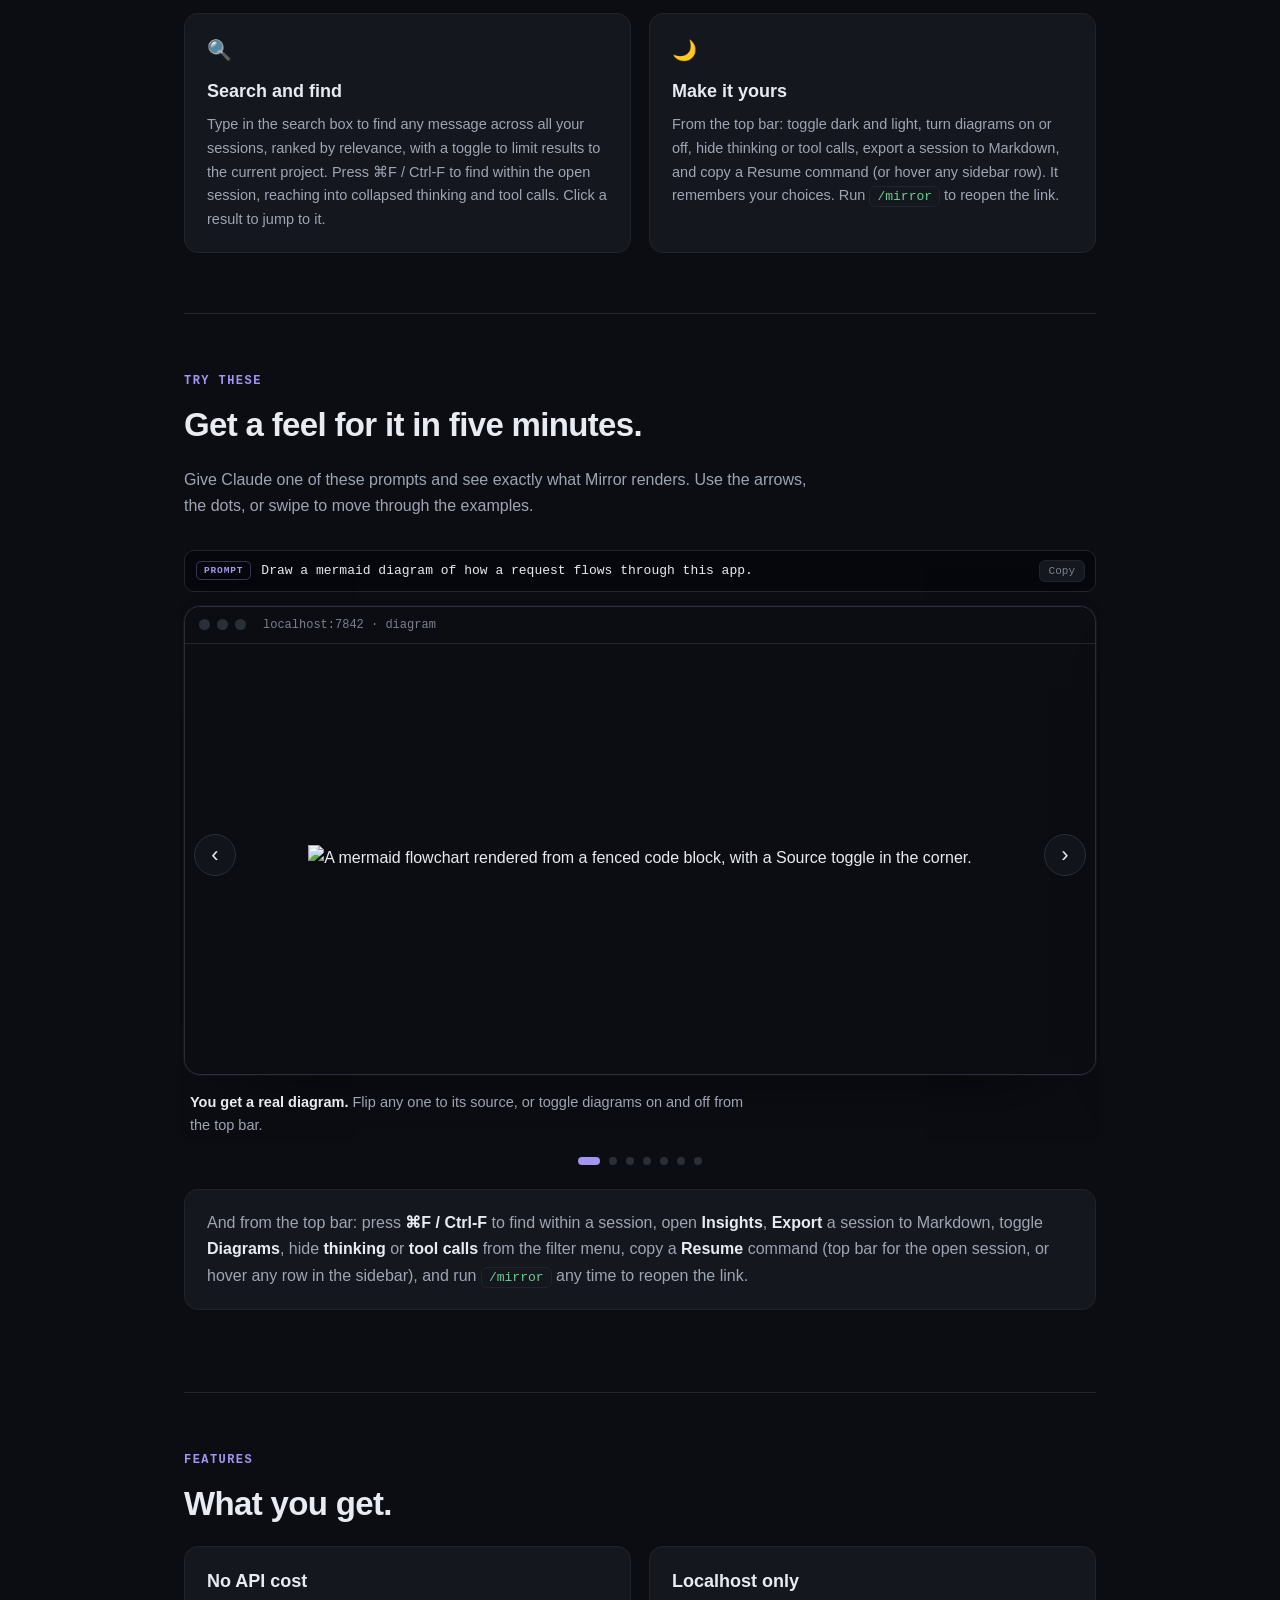
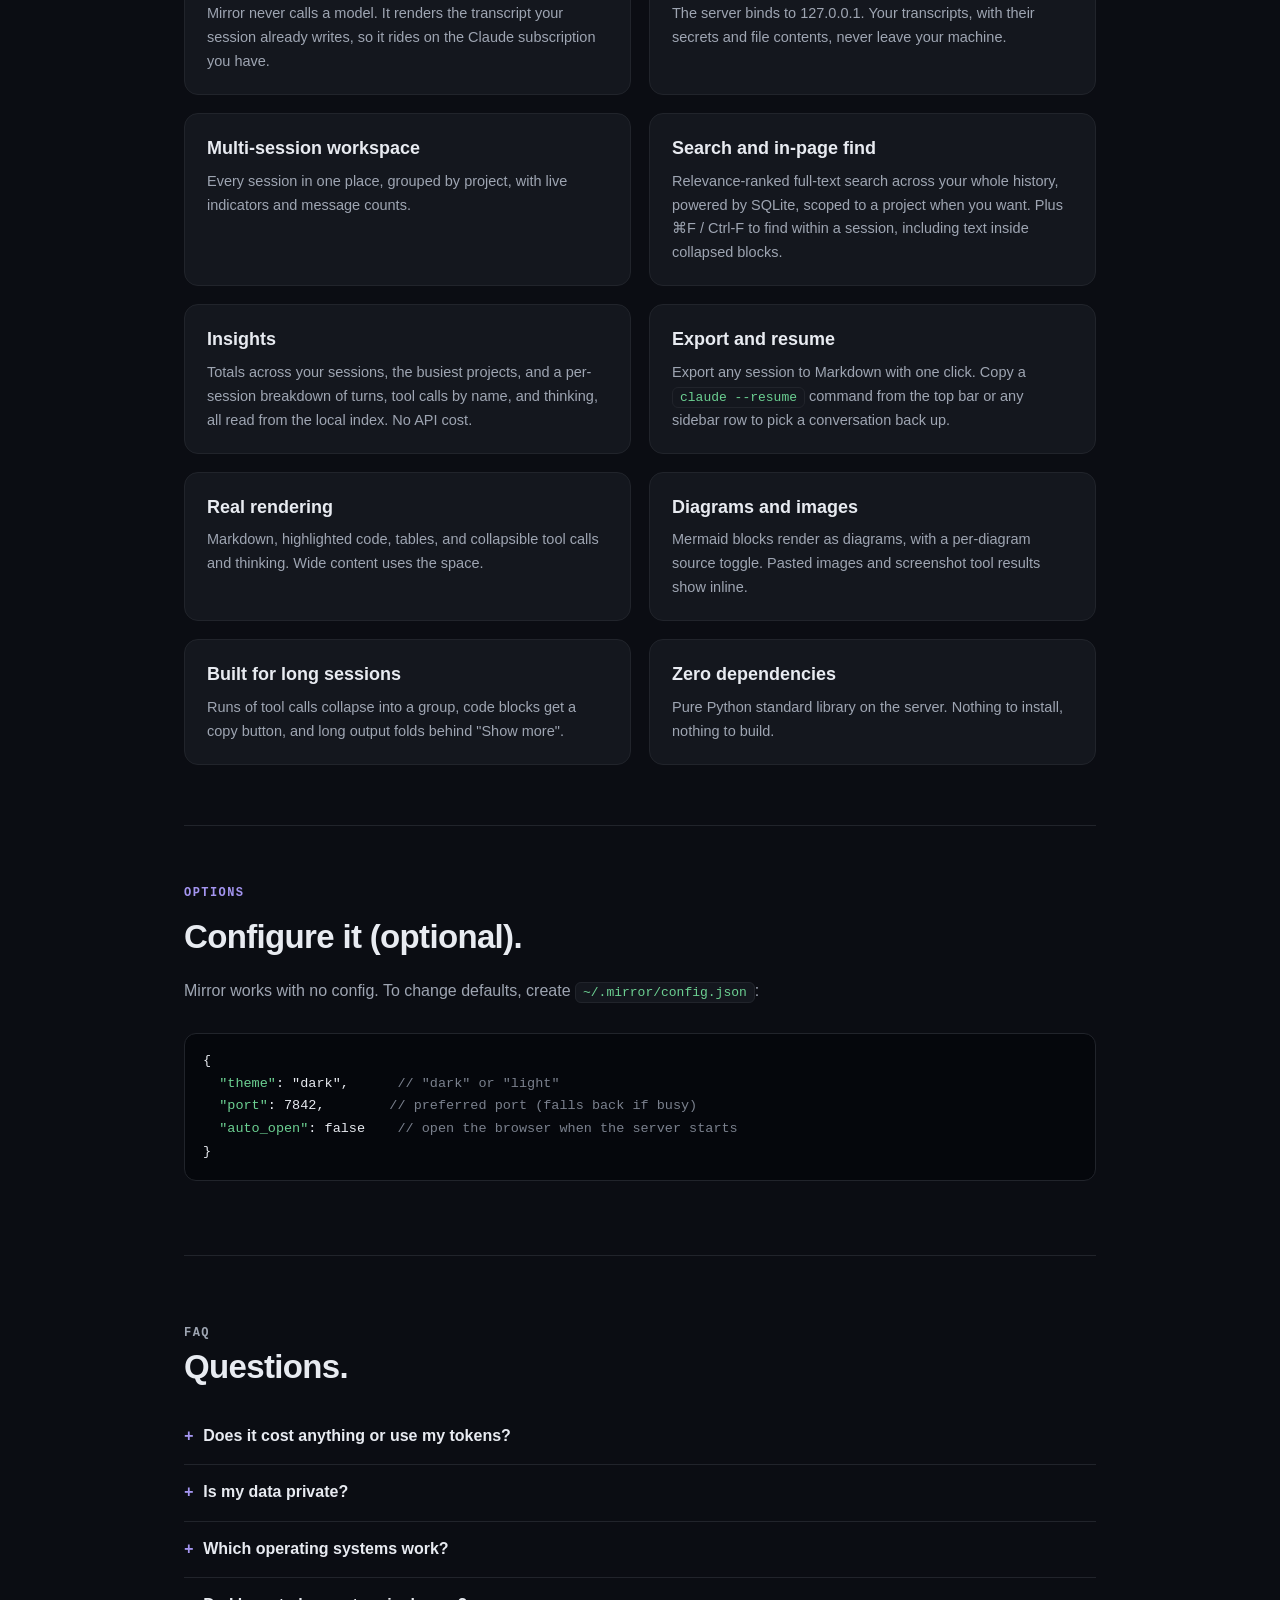
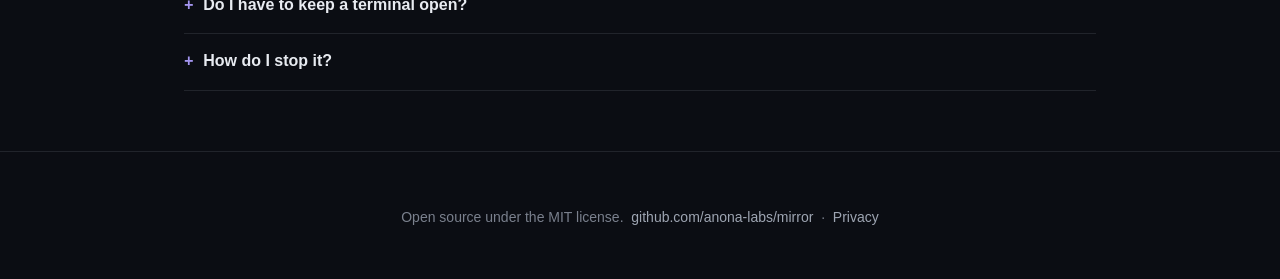
==== commit 8c7a0749: "docs: add privacy policy page and footer link Mirror collects nothing, sends nothing, binds to local" ====
--- a/docs/index.html
+++ b/docs/index.html
@@ -287,6 +287,7 @@
 
   <footer>
     Open source under the MIT license. &nbsp;<a href="https://github.com/anona-labs/mirror">github.com/anona-labs/mirror</a>
+    &nbsp;&middot;&nbsp; <a href="privacy.html">Privacy</a>
   </footer>
 
   <script>
